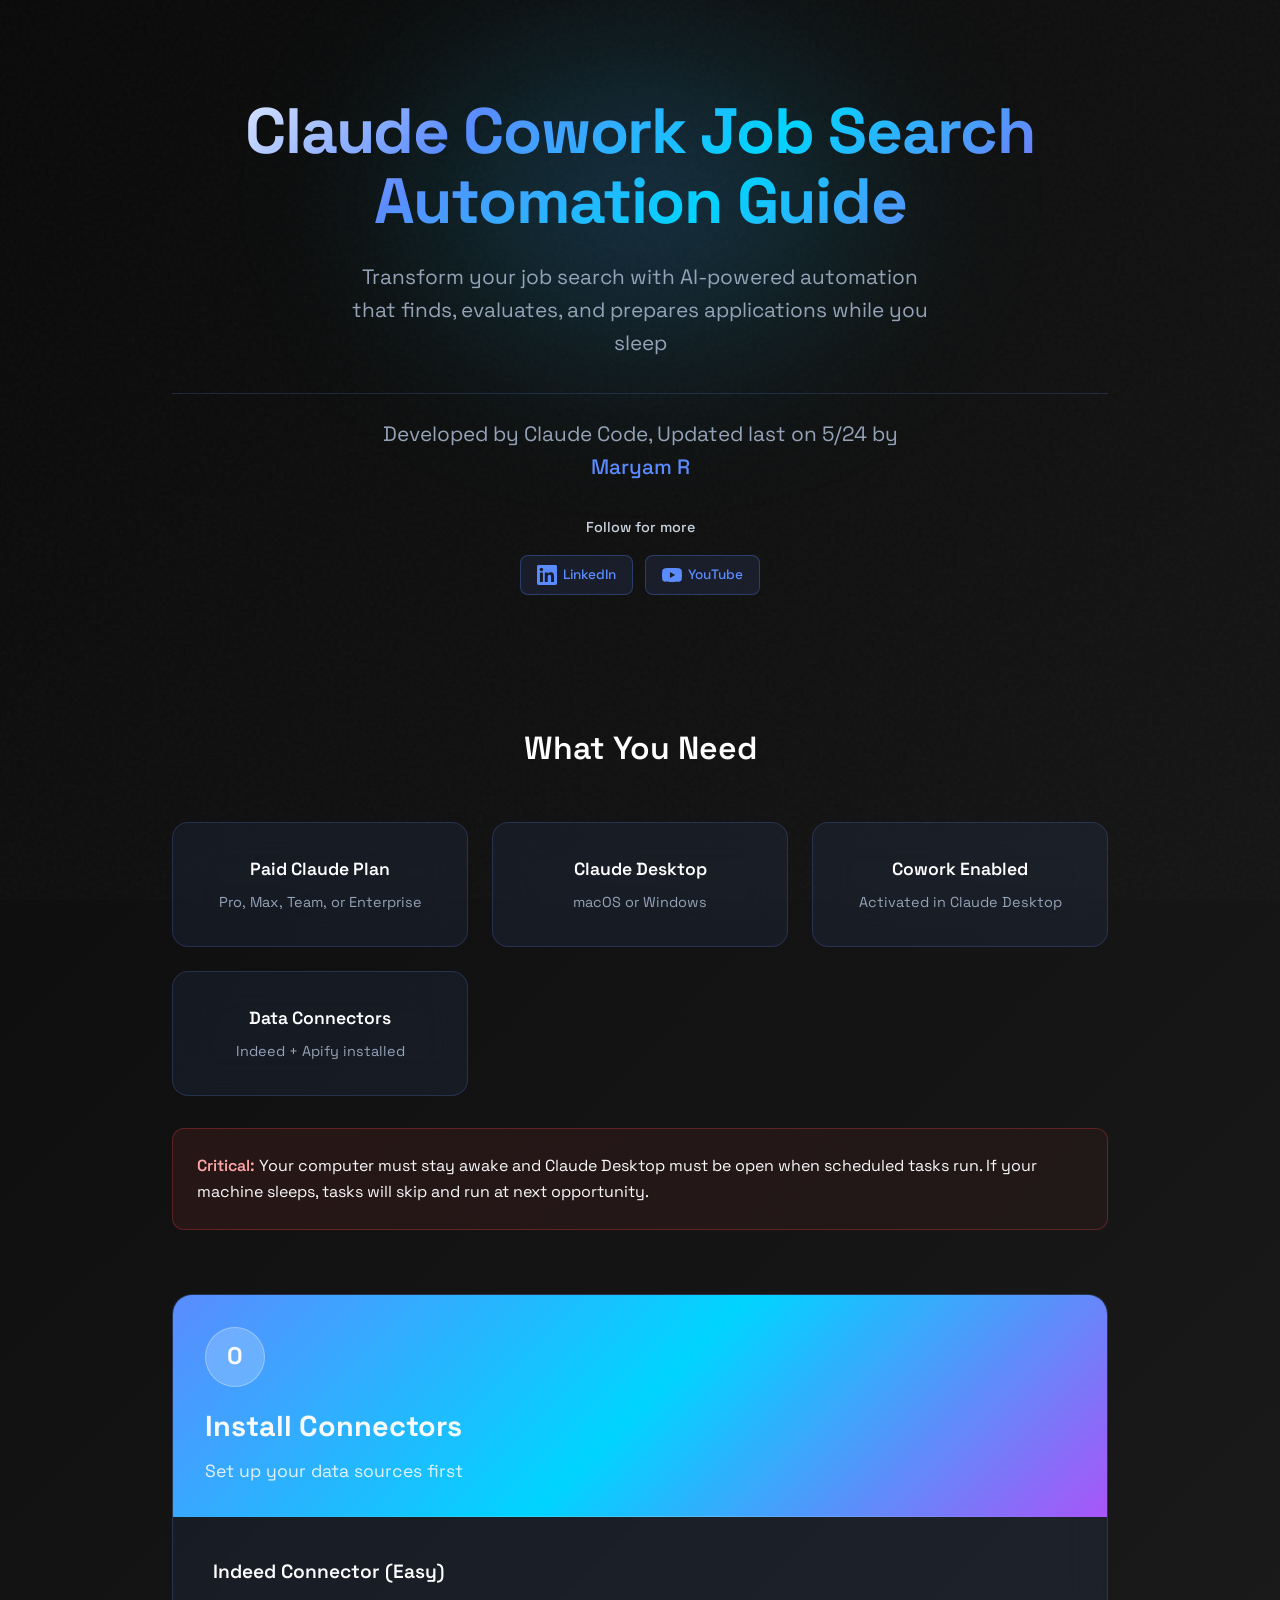
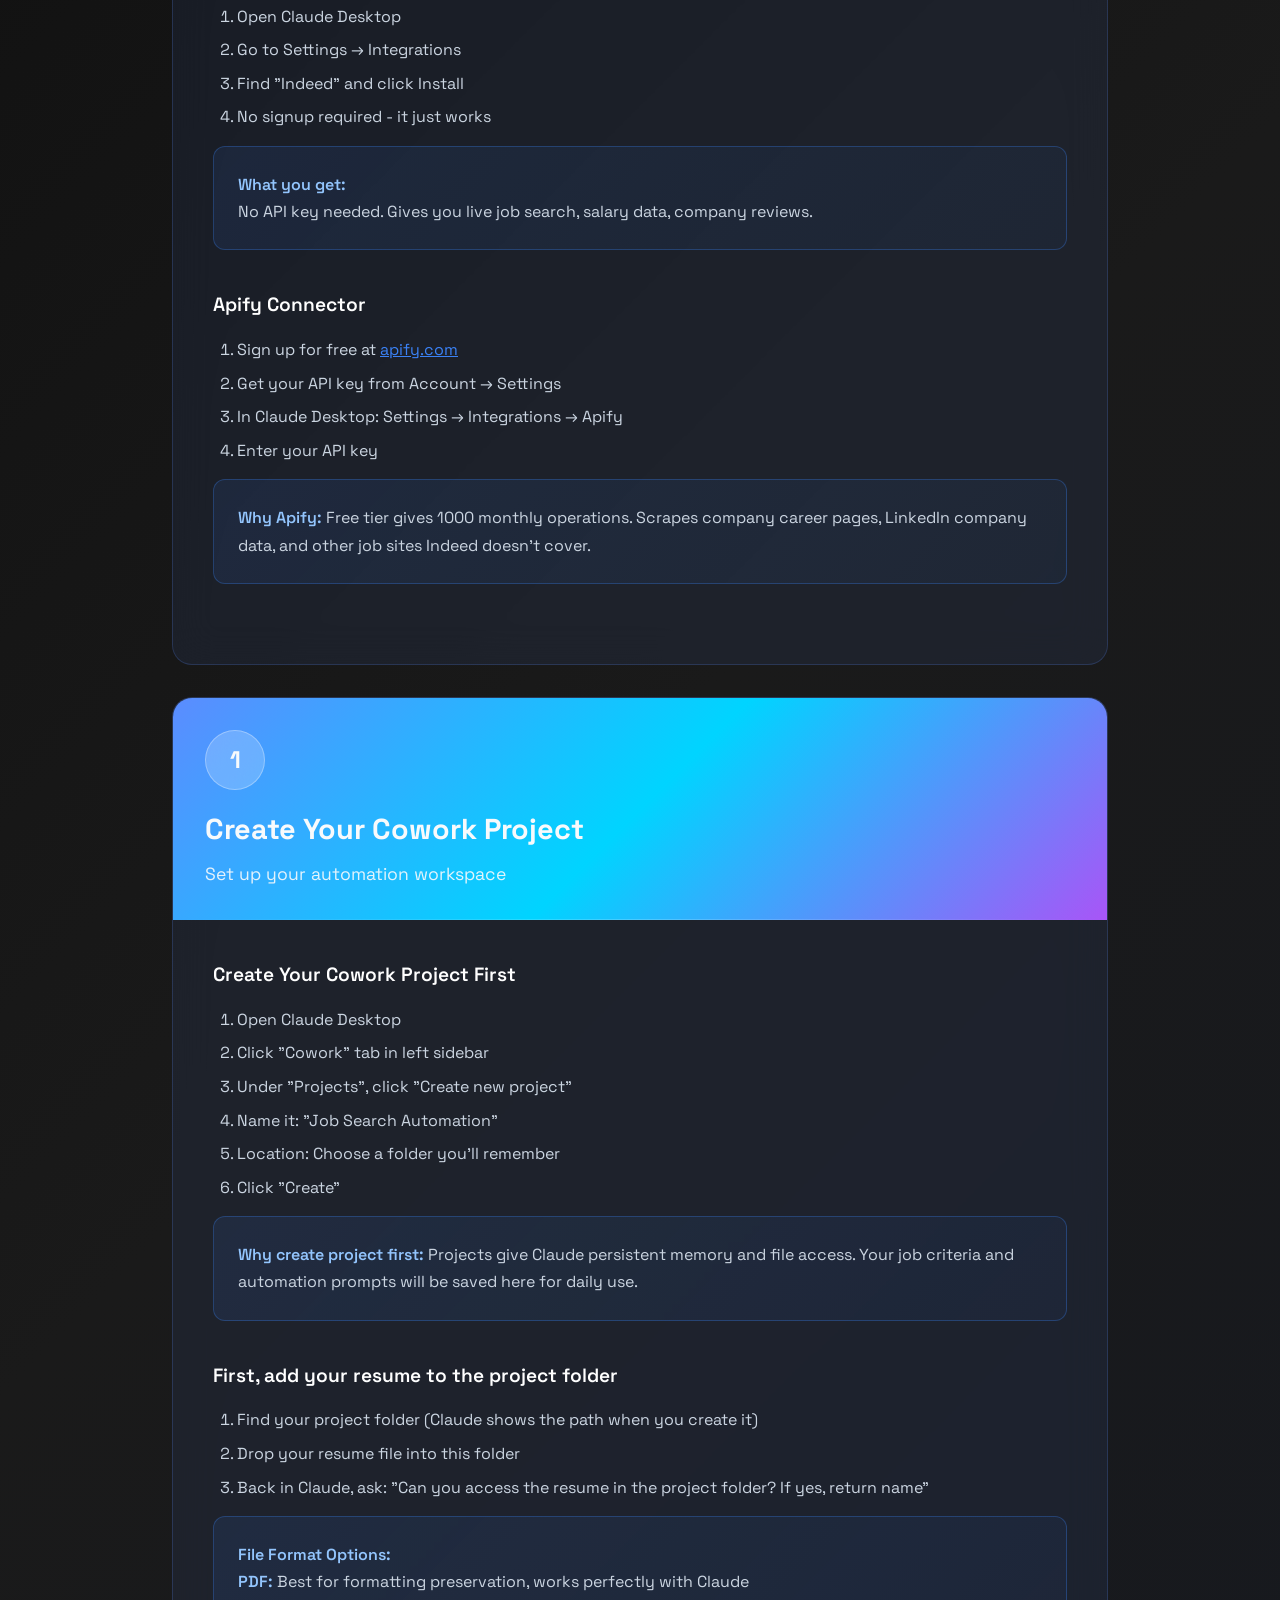
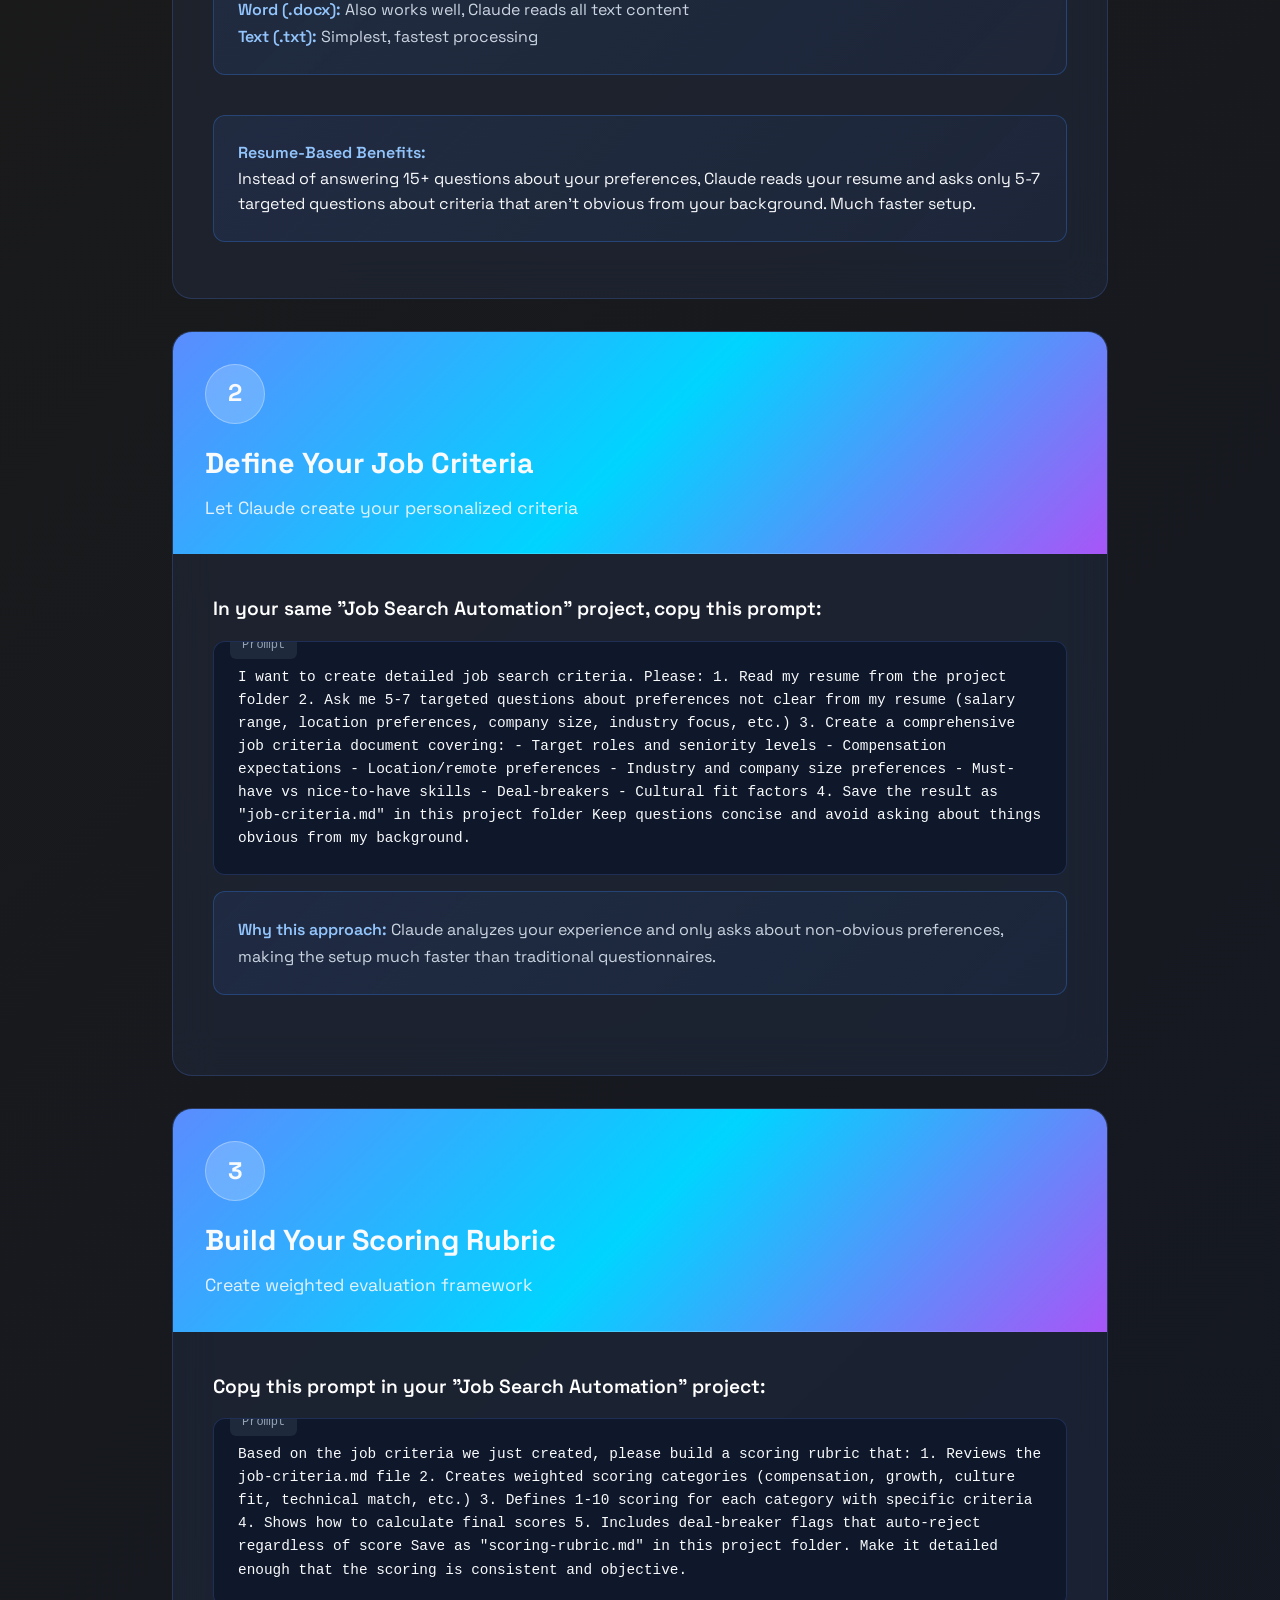
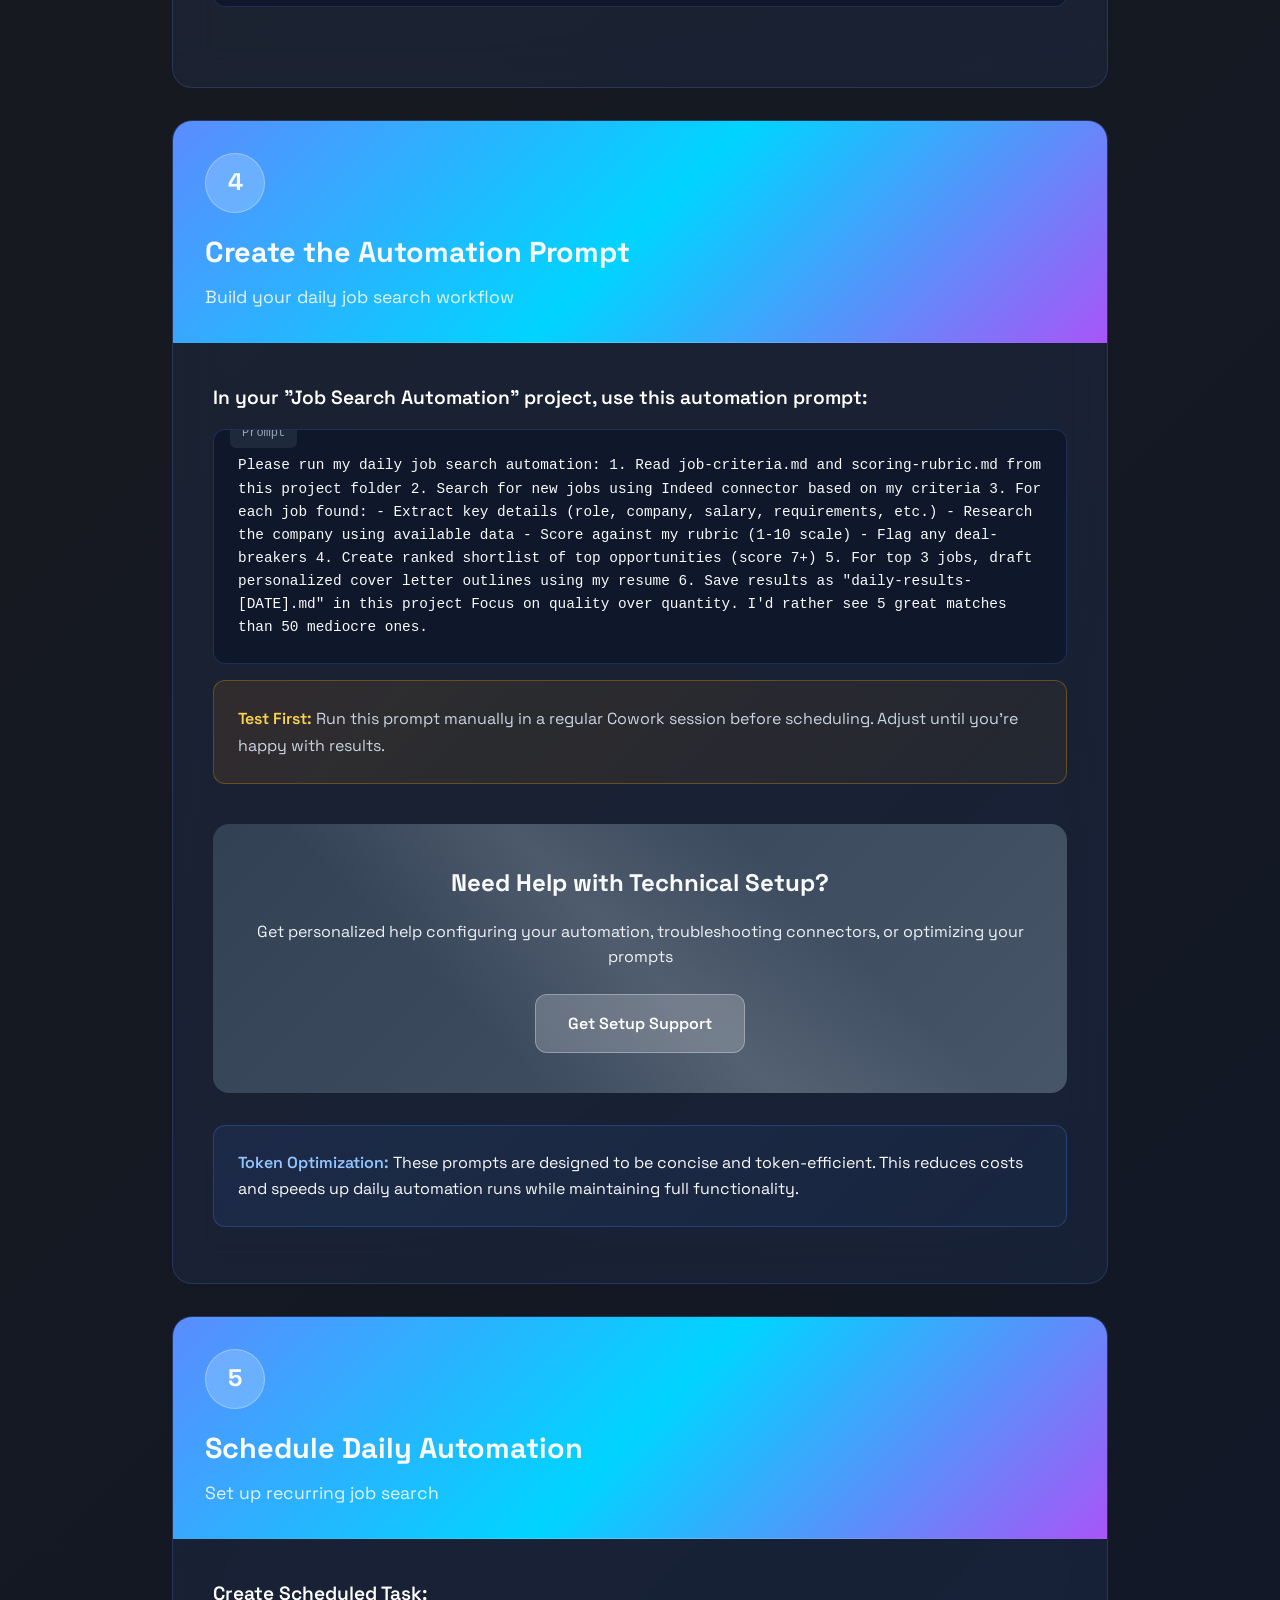
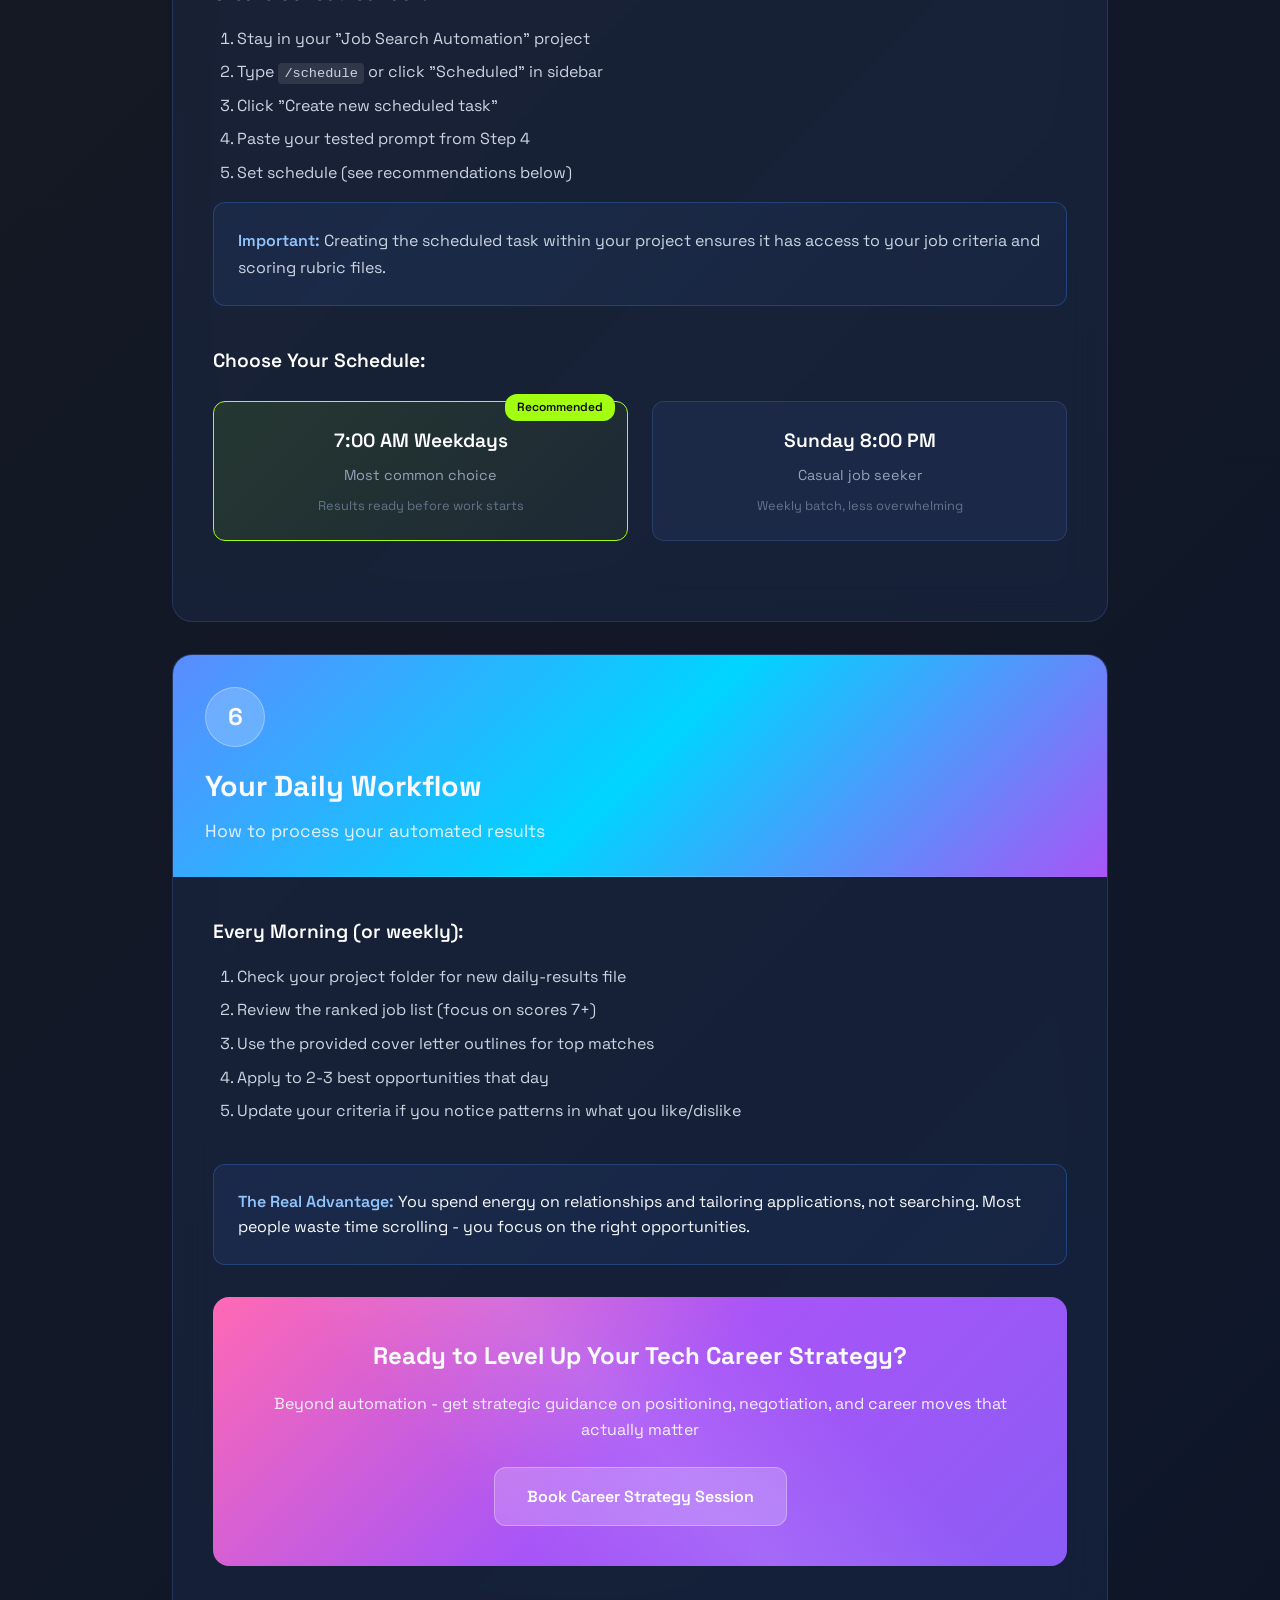
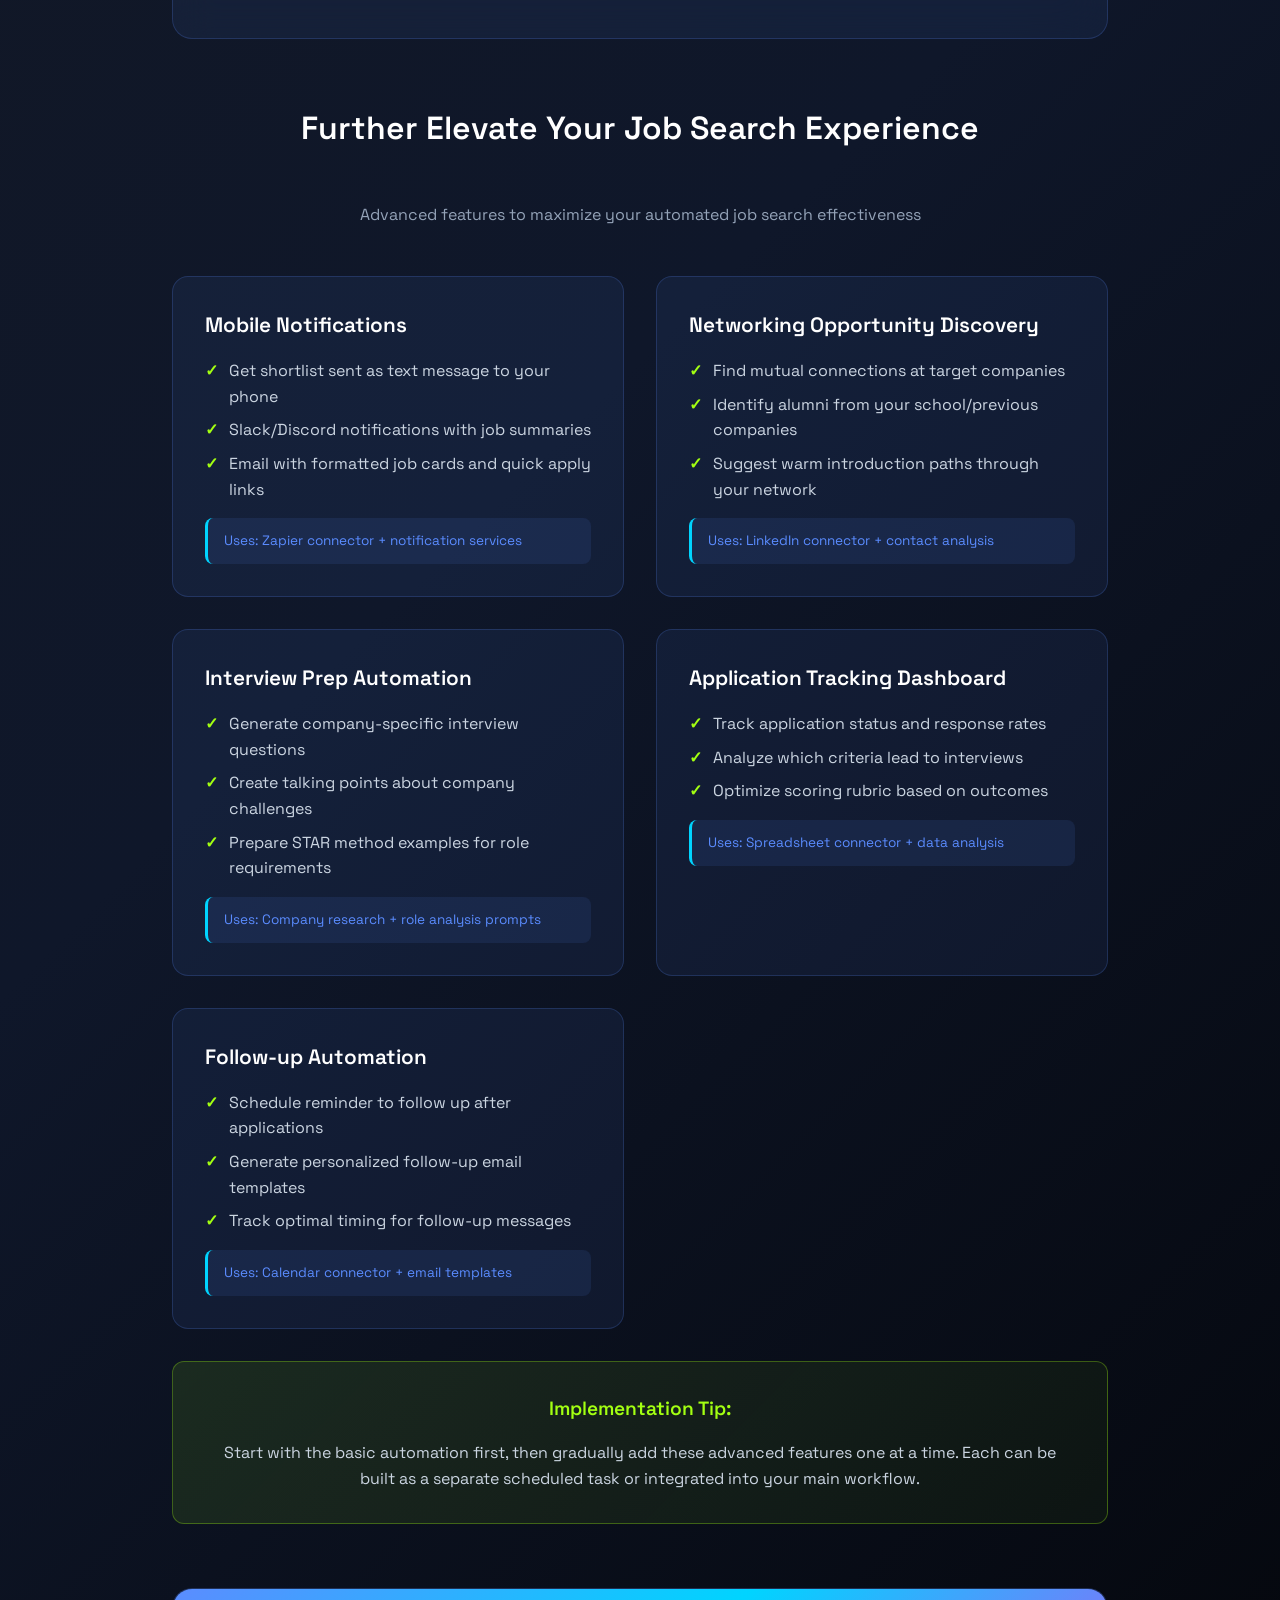
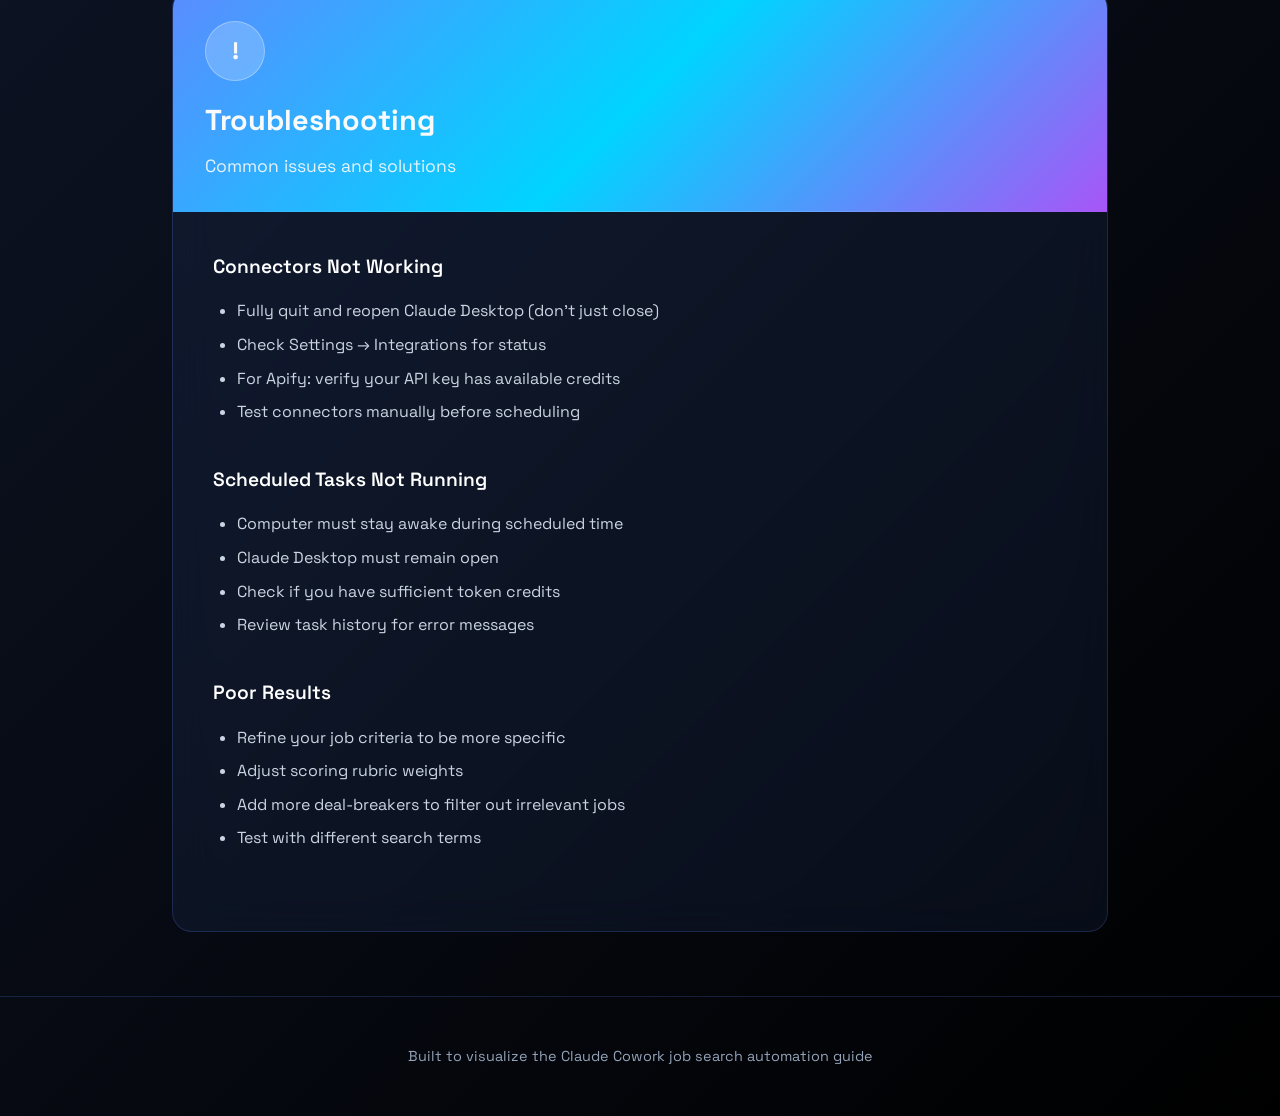
==== index.html @ 51d5f76a "initial commit" ====
<!DOCTYPE html>
<html lang="en">
<head>
    <meta charset="UTF-8">
    <meta name="viewport" content="width=device-width, initial-scale=1.0">
    <title>Claude Cowork Job Search - Step by Step Guide</title>
    <link rel="preconnect" href="https://fonts.googleapis.com">
    <link rel="preconnect" href="https://fonts.gstatic.com" crossorigin>
    <link href="https://fonts.googleapis.com/css2?family=Space+Grotesk:wght@300;400;500;600;700&family=SF+Mono:wght@400;500;600&display=swap" rel="stylesheet">
    <style>
        :root {
            --primary: #5B8CFF;
            --primary-light: #4F7CFF;
            --secondary: #A855F7;
            --accent: #A3FF12;
            --success: #84CC16;
            --warning: #FF9500;
            --error: #FF3B30;
            --cyan: #00D4FF;
            --pink: #FF69B4;
            --purple: #8B5CF6;
            --dark: #0A0A0A;
            --gray-900: #0F172A;
            --gray-800: #1E293B;
            --gray-700: #334155;
            --gray-600: #475569;
            --gray-500: #64748B;
            --gray-400: #94A3B8;
            --gray-300: #CBD5E1;
            --gray-200: #E2E8F0;
            --gray-100: #F1F5F9;
            --gray-50: #F8FAFC;
            --white: #FFFFFF;
            --surface: rgba(91, 140, 255, 0.08);
            --surface-hover: rgba(91, 140, 255, 0.12);
            --border: rgba(91, 140, 255, 0.2);
            --border-light: rgba(91, 140, 255, 0.1);
        }

        * {
            margin: 0;
            padding: 0;
            box-sizing: border-box;
        }

        body {
            font-family: 'Space Grotesk', -apple-system, BlinkMacSystemFont, 'Segoe UI', sans-serif;
            background: linear-gradient(135deg, #0A0A0A 0%, #1A1A1A 25%, #0F172A 75%, #000000 100%);
            color: #F8FAFC;
            min-height: 100vh;
            line-height: 1.6;
            font-weight: 400;
            overflow-x: hidden;
        }

        .grain {
            position: fixed;
            top: 0;
            left: 0;
            width: 100%;
            height: 100%;
            pointer-events: none;
            opacity: 0.03;
            background-image: url("data:image/svg+xml,%3Csvg viewBox='0 0 256 256' xmlns='http://www.w3.org/2000/svg'%3E%3Cfilter id='noiseFilter'%3E%3CfeTurbulence type='fractalNoise' baseFrequency='0.9' numOctaves='4' stitchTiles='stitch'/%3E%3C/filter%3E%3Crect width='100%25' height='100%25' filter='url(%23noiseFilter)'/%3E%3C/svg%3E");
            z-index: -1;
        }

        .container {
            max-width: 1000px;
            margin: 0 auto;
            padding: 0 2rem;
        }

        /* Hero Section */
        .hero {
            text-align: center;
            padding: 6rem 0 4rem;
            position: relative;
        }

        .hero::before {
            content: '';
            position: absolute;
            top: 0;
            left: 50%;
            transform: translateX(-50%);
            width: 600px;
            height: 400px;
            background: radial-gradient(ellipse, rgba(91, 140, 255, 0.25) 0%, rgba(0, 212, 255, 0.15) 40%, transparent 70%);
            filter: blur(80px);
            z-index: -1;
        }

        .hero h1 {
            font-size: 4rem;
            font-weight: 700;
            background: linear-gradient(135deg, #FFFFFF 0%, #5B8CFF 30%, #00D4FF 60%, #A855F7 100%);
            -webkit-background-clip: text;
            -webkit-text-fill-color: transparent;
            background-clip: text;
            margin-bottom: 1.5rem;
            letter-spacing: -0.02em;
            line-height: 1.1;
        }

        .hero p {
            font-size: 1.3rem;
            color: var(--gray-400);
            font-weight: 400;
            max-width: 600px;
            margin: 0 auto 2rem;
        }

        /* Hero Social Section */
        .hero-social {
            margin-top: 2rem;
            padding-top: 1.5rem;
            border-top: 1px solid var(--border);
        }

        .hero-social-intro {
            font-size: 0.85rem;
            color: var(--gray-500);
            margin-bottom: 0.75rem;
        }

        .author-link {
            color: var(--primary);
            text-decoration: none;
            font-weight: 500;
            transition: color 0.3s ease;
        }

        .author-link:hover {
            color: var(--cyan);
        }

        .hero-social-text {
            font-size: 0.9rem;
            color: var(--gray-300);
            margin-bottom: 1rem;
            font-weight: 500;
        }

        .hero-social-links {
            display: flex;
            justify-content: center;
            gap: 0.75rem;
        }

        .hero-social-link {
            display: flex;
            align-items: center;
            gap: 0.4rem;
            padding: 0.5rem 1rem;
            background: rgba(91, 140, 255, 0.1);
            border: 1px solid rgba(91, 140, 255, 0.3);
            border-radius: 8px;
            color: var(--primary);
            text-decoration: none;
            font-weight: 500;
            font-size: 0.85rem;
            transition: all 0.3s ease;
            backdrop-filter: blur(10px);
        }

        .hero-social-link:hover {
            background: rgba(91, 140, 255, 0.2);
            border-color: var(--primary);
            color: var(--cyan);
            transform: translateY(-1px);
        }

        /* Requirements Grid */
        .requirements-section {
            margin: 4rem 0;
        }

        .section-title {
            font-size: 2rem;
            font-weight: 600;
            text-align: center;
            margin-bottom: 3rem;
            color: var(--white);
        }

        .requirements-grid {
            display: grid;
            grid-template-columns: repeat(auto-fit, minmax(220px, 1fr));
            gap: 1.5rem;
            margin-bottom: 2rem;
        }

        .requirement-card {
            background: var(--surface);
            backdrop-filter: blur(20px);
            border: 1px solid var(--border);
            border-radius: 16px;
            padding: 2rem;
            text-align: center;
            transition: all 0.3s cubic-bezier(0.4, 0, 0.2, 1);
        }

        .requirement-card:hover {
            background: var(--surface-hover);
            transform: translateY(-4px);
            box-shadow: 0 20px 40px rgba(0, 0, 0, 0.3);
        }

        .requirement-card h4 {
            font-size: 1.1rem;
            font-weight: 600;
            margin-bottom: 0.5rem;
            color: var(--white);
        }

        .requirement-card p {
            color: var(--gray-400);
            font-size: 0.9rem;
            font-weight: 400;
        }

        /* Critical Notice */
        .critical-notice {
            background: linear-gradient(135deg, rgba(239, 68, 68, 0.1) 0%, rgba(239, 68, 68, 0.05) 100%);
            border: 1px solid rgba(239, 68, 68, 0.3);
            border-radius: 12px;
            padding: 1.5rem;
            margin: 2rem 0;
        }

        .critical-notice strong {
            color: #FCA5A5;
            font-weight: 600;
        }

        /* Step Cards */
        .step-card {
            background: var(--surface);
            backdrop-filter: blur(20px);
            border: 1px solid var(--border);
            border-radius: 20px;
            margin-bottom: 2rem;
            overflow: hidden;
            transition: all 0.3s cubic-bezier(0.4, 0, 0.2, 1);
        }

        .step-card:hover {
            background: var(--surface-hover);
            transform: translateY(-2px);
            box-shadow: 0 25px 50px rgba(0, 0, 0, 0.25);
        }

        .step-header {
            background: linear-gradient(135deg, var(--primary) 0%, var(--cyan) 50%, var(--secondary) 100%);
            padding: 2rem;
            position: relative;
        }

        .step-header::after {
            content: '';
            position: absolute;
            bottom: 0;
            left: 0;
            right: 0;
            height: 1px;
            background: linear-gradient(90deg, transparent, rgba(255, 255, 255, 0.2), transparent);
        }

        .step-number {
            display: inline-block;
            width: 60px;
            height: 60px;
            background: rgba(255, 255, 255, 0.2);
            border-radius: 50%;
            display: flex;
            align-items: center;
            justify-content: center;
            font-size: 1.5rem;
            font-weight: 700;
            margin-bottom: 1rem;
            backdrop-filter: blur(20px);
            border: 1px solid rgba(255, 255, 255, 0.3);
        }

        .step-title {
            font-size: 1.8rem;
            font-weight: 700;
            margin-bottom: 0.5rem;
        }

        .step-subtitle {
            font-size: 1.1rem;
            opacity: 0.9;
            font-weight: 400;
        }

        .step-content {
            padding: 2.5rem;
        }

        .substep {
            margin-bottom: 2.5rem;
        }

        .substep h4 {
            font-size: 1.2rem;
            font-weight: 600;
            margin-bottom: 1rem;
            color: var(--white);
        }

        .substep ul, .substep ol {
            margin: 1rem 0 1rem 1.5rem;
        }

        .substep li {
            margin-bottom: 0.5rem;
            color: var(--gray-300);
        }

        .substep p {
            color: var(--gray-300);
            line-height: 1.7;
        }

        /* Code blocks */
        .prompt-box {
            background: var(--gray-900);
            border: 1px solid var(--border);
            border-radius: 12px;
            padding: 1.5rem;
            margin: 1rem 0;
            font-family: 'SF Mono', 'Monaco', monospace;
            font-size: 0.9rem;
            line-height: 1.6;
            overflow-x: auto;
            position: relative;
        }

        .prompt-box::before {
            content: 'Prompt';
            position: absolute;
            top: -10px;
            left: 16px;
            background: var(--gray-800);
            color: var(--gray-400);
            padding: 0.25rem 0.75rem;
            border-radius: 6px;
            font-size: 0.75rem;
            font-weight: 500;
        }

        code {
            background: rgba(255, 255, 255, 0.1);
            padding: 0.2rem 0.4rem;
            border-radius: 4px;
            font-family: 'SF Mono', 'Monaco', monospace;
            font-size: 0.85rem;
        }

        /* Info boxes */
        .info-box {
            background: linear-gradient(135deg, rgba(59, 130, 246, 0.1) 0%, rgba(59, 130, 246, 0.05) 100%);
            border: 1px solid rgba(59, 130, 246, 0.3);
            border-radius: 12px;
            padding: 1.5rem;
            margin: 1rem 0;
        }

        .info-box strong {
            color: #93C5FD;
            font-weight: 600;
        }

        .warning-box {
            background: linear-gradient(135deg, rgba(245, 158, 11, 0.1) 0%, rgba(245, 158, 11, 0.05) 100%);
            border: 1px solid rgba(245, 158, 11, 0.3);
            border-radius: 12px;
            padding: 1.5rem;
            margin: 1rem 0;
        }

        .warning-box strong {
            color: #FCD34D;
            font-weight: 600;
        }

        /* Help sections */
        .help-section {
            background: linear-gradient(135deg, var(--accent) 0%, var(--success) 100%);
            border-radius: 16px;
            padding: 2.5rem;
            text-align: center;
            margin: 2rem 0;
            position: relative;
            overflow: hidden;
        }

        .help-section::before {
            content: '';
            position: absolute;
            top: 0;
            left: 0;
            right: 0;
            bottom: 0;
            background: linear-gradient(45deg, transparent 30%, rgba(255, 255, 255, 0.1) 50%, transparent 70%);
            animation: shimmer 4s ease-in-out infinite;
        }

        .help-section h3 {
            font-size: 1.5rem;
            font-weight: 700;
            margin-bottom: 1rem;
            position: relative;
            z-index: 1;
        }

        .help-section p {
            font-size: 1rem;
            margin-bottom: 1.5rem;
            opacity: 0.95;
            position: relative;
            z-index: 1;
        }

        .cta-button {
            display: inline-block;
            background: rgba(255, 255, 255, 0.2);
            color: white;
            padding: 1rem 2rem;
            border-radius: 12px;
            text-decoration: none;
            font-weight: 600;
            transition: all 0.3s ease;
            backdrop-filter: blur(20px);
            border: 1px solid rgba(255, 255, 255, 0.3);
            position: relative;
            z-index: 1;
        }

        .cta-button:hover {
            background: rgba(255, 255, 255, 0.3);
            transform: translateY(-2px);
        }

        .help-section.career-strategy {
            background: linear-gradient(135deg, var(--pink) 0%, var(--secondary) 50%, var(--purple) 100%);
        }

        .help-section.setup-help {
            background: linear-gradient(135deg, var(--gray-700) 0%, var(--gray-600) 100%);
        }

        /* Schedule cards */
        .schedule-grid {
            display: grid;
            grid-template-columns: repeat(auto-fit, minmax(250px, 1fr));
            gap: 1.5rem;
            margin: 1.5rem 0;
        }

        .schedule-card {
            background: var(--surface);
            border: 1px solid var(--border);
            border-radius: 12px;
            padding: 1.5rem;
            text-align: center;
            transition: all 0.3s ease;
            position: relative;
        }

        .schedule-card:hover {
            background: var(--surface-hover);
            transform: translateY(-2px);
        }

        .schedule-card.recommended {
            border-color: var(--accent);
            background: linear-gradient(135deg, rgba(163, 255, 18, 0.1) 0%, rgba(132, 204, 22, 0.05) 100%);
        }

        .schedule-card.recommended::before {
            content: 'Recommended';
            position: absolute;
            top: -8px;
            right: 12px;
            background: var(--accent);
            color: var(--dark);
            padding: 0.25rem 0.75rem;
            border-radius: 12px;
            font-size: 0.75rem;
            font-weight: 600;
        }

        .schedule-time {
            font-size: 1.2rem;
            font-weight: 600;
            margin-bottom: 0.5rem;
            color: var(--white);
        }

        .schedule-desc {
            color: var(--gray-400);
            font-size: 0.9rem;
            margin-bottom: 0.5rem;
        }

        .schedule-benefit {
            color: var(--gray-500);
            font-size: 0.8rem;
        }

        /* Social section */
        .social-section {
            background: linear-gradient(135deg, var(--gray-800) 0%, var(--gray-900) 100%);
            border-radius: 20px;
            padding: 3rem;
            text-align: center;
            margin: 3rem 0;
        }

        .social-section h3 {
            font-size: 1.8rem;
            font-weight: 700;
            margin-bottom: 1rem;
        }

        .social-section p {
            color: var(--gray-400);
            margin-bottom: 2rem;
        }

        .social-links {
            display: flex;
            justify-content: center;
            gap: 1.5rem;
        }

        .social-link {
            display: flex;
            align-items: center;
            gap: 0.5rem;
            padding: 1rem 1.5rem;
            background: var(--surface);
            border: 1px solid var(--border);
            border-radius: 12px;
            color: var(--white);
            text-decoration: none;
            font-weight: 500;
            transition: all 0.3s ease;
        }

        .social-link:hover {
            background: var(--surface-hover);
            transform: translateY(-2px);
        }

        /* Advanced features */
        .features-grid {
            display: grid;
            grid-template-columns: repeat(auto-fit, minmax(300px, 1fr));
            gap: 2rem;
            margin: 2rem 0;
        }

        .feature-card {
            background: var(--surface);
            border: 1px solid var(--border);
            border-radius: 16px;
            padding: 2rem;
            transition: all 0.3s cubic-bezier(0.4, 0, 0.2, 1);
        }

        .feature-card:hover {
            background: var(--surface-hover);
            transform: translateY(-4px);
            box-shadow: 0 20px 40px rgba(0, 0, 0, 0.3);
        }

        .feature-card h3 {
            font-size: 1.3rem;
            font-weight: 600;
            margin-bottom: 1rem;
            color: var(--white);
        }

        .feature-card ul {
            list-style: none;
            margin-bottom: 1rem;
        }

        .feature-card li {
            color: var(--gray-300);
            margin-bottom: 0.5rem;
            padding-left: 1.5rem;
            position: relative;
        }

        .feature-card li::before {
            content: '✓';
            position: absolute;
            left: 0;
            color: var(--accent);
            font-weight: 600;
        }

        .tech-note {
            background: rgba(91, 140, 255, 0.1);
            color: var(--primary);
            padding: 0.75rem 1rem;
            border-radius: 8px;
            font-size: 0.85rem;
            border-left: 3px solid var(--cyan);
        }

        .implementation-note {
            background: linear-gradient(135deg, rgba(163, 255, 18, 0.1) 0%, rgba(132, 204, 22, 0.05) 100%);
            border: 1px solid rgba(163, 255, 18, 0.3);
            border-radius: 12px;
            padding: 2rem;
            text-align: center;
            margin-top: 2rem;
        }

        .implementation-note h4 {
            color: var(--accent);
            margin-bottom: 1rem;
            font-size: 1.2rem;
            font-weight: 600;
        }

        .implementation-note p {
            color: var(--gray-300);
        }

        /* Footer */
        .footer {
            padding: 3rem 2rem;
            color: var(--gray-400);
            border-top: 1px solid var(--border);
            margin-top: 4rem;
        }

        .footer-content {
            max-width: 1000px;
            margin: 0 auto;
            display: flex;
            flex-direction: column;
            align-items: center;
            gap: 2rem;
        }

        .footer-content p {
            font-size: 0.9rem;
            color: var(--gray-400);
        }

        .footer-social {
            display: flex;
            align-items: center;
            gap: 1rem;
            font-size: 0.9rem;
        }

        .footer-social span {
            color: var(--gray-500);
        }

        .footer-links {
            display: flex;
            gap: 1rem;
        }

        .footer-social-link {
            display: flex;
            align-items: center;
            gap: 0.5rem;
            padding: 0.5rem 1rem;
            background: var(--surface);
            border: 1px solid var(--border-light);
            border-radius: 8px;
            color: var(--gray-400);
            text-decoration: none;
            font-size: 0.85rem;
            transition: all 0.3s ease;
        }

        .footer-social-link:hover {
            background: var(--surface-hover);
            color: var(--primary);
            transform: translateY(-1px);
        }

        /* Responsive */
        @media (max-width: 768px) {
            .container {
                padding: 0 1rem;
            }

            .hero h1 {
                font-size: 2.5rem;
            }

            .hero p {
                font-size: 1.1rem;
            }

            .hero-social-links {
                flex-direction: column;
                align-items: center;
                gap: 0.75rem;
            }

            .hero-social-link {
                width: 200px;
                justify-content: center;
            }

            .requirements-grid {
                grid-template-columns: 1fr;
            }

            .social-links {
                flex-direction: column;
                align-items: center;
            }

            .features-grid {
                grid-template-columns: 1fr;
            }

            .schedule-grid {
                grid-template-columns: 1fr;
            }

            .footer-social {
                flex-direction: column;
                gap: 1.5rem;
                text-align: center;
            }

            .footer-links {
                justify-content: center;
            }
        }

        @keyframes shimmer {
            0%, 100% { transform: translateX(-100%); }
            50% { transform: translateX(100%); }
        }
    </style>
</head>
<body>
    <div class="grain"></div>
    
    <div class="container">
        <!-- Hero Section -->
        <div class="hero">
            <h1>Claude Cowork Job Search Automation Guide</h1>
            <p>Transform your job search with AI-powered automation that finds, evaluates, and prepares applications while you sleep</p>
            
            <!-- Inline Social Section -->
            <div class="hero-social">
                <p class="hero-social-intro">Developed by Claude Code, Updated last on 5/24 by <a href="https://www.linkedin.com/in/maryamrezapoor/" target="_blank" class="author-link">Maryam R</a></p>
                <div class="hero-social-text">Follow for more</div>
                <div class="hero-social-links">
                    <a href="https://www.linkedin.com/in/maryamrezapoor/" target="_blank" class="hero-social-link">
                        <svg width="20" height="20" viewBox="0 0 24 24" fill="currentColor">
                            <path d="M20.447 20.452h-3.554v-5.569c0-1.328-.027-3.037-1.852-3.037-1.853 0-2.136 1.445-2.136 2.939v5.667H9.351V9h3.414v1.561h.046c.477-.9 1.637-1.85 3.37-1.85 3.601 0 4.267 2.37 4.267 5.455v6.286zM5.337 7.433c-1.144 0-2.063-.926-2.063-2.065 0-1.138.92-2.063 2.063-2.063 1.14 0 2.064.925 2.064 2.063 0 1.139-.925 2.065-2.064 2.065zm1.782 13.019H3.555V9h3.564v11.452zM22.225 0H1.771C.792 0 0 .774 0 1.729v20.542C0 23.227.792 24 1.771 24h20.451C23.2 24 24 23.227 24 22.271V1.729C24 .774 23.2 0 22.222 0h.003z"/>
                        </svg>
                        LinkedIn
                    </a>
                    <a href="https://www.youtube.com/@maryamrezapoor" target="_blank" class="hero-social-link">
                        <svg width="20" height="20" viewBox="0 0 24 24" fill="currentColor">
                            <path d="M23.498 6.186a3.016 3.016 0 0 0-2.122-2.136C19.505 3.545 12 3.545 12 3.545s-7.505 0-9.377.505A3.017 3.017 0 0 0 .502 6.186C0 8.07 0 12 0 12s0 3.93.502 5.814a3.016 3.016 0 0 0 2.122 2.136c1.871.505 9.376.505 9.376.505s7.505 0 9.377-.505a3.015 3.015 0 0 0 2.122-2.136C24 15.93 24 12 24 12s0-3.93-.502-5.814zM9.545 15.568V8.432L15.818 12l-6.273 3.568z"/>
                        </svg>
                        YouTube
                    </a>
                </div>
            </div>
        </div>

        <!-- Requirements Section -->
        <div class="requirements-section">
            <h2 class="section-title">What You Need</h2>
            <div class="requirements-grid">
                <div class="requirement-card">
                    <h4>Paid Claude Plan</h4>
                    <p>Pro, Max, Team, or Enterprise</p>
                </div>
                <div class="requirement-card">
                    <h4>Claude Desktop</h4>
                    <p>macOS or Windows</p>
                </div>
                <div class="requirement-card">
                    <h4>Cowork Enabled</h4>
                    <p>Activated in Claude Desktop</p>
                </div>
                <div class="requirement-card">
                    <h4>Data Connectors</h4>
                    <p>Indeed + Apify installed</p>
                </div>
            </div>
            
            <div class="critical-notice">
                <p><strong>Critical:</strong> Your computer must stay awake and Claude Desktop must be open when scheduled tasks run. If your machine sleeps, tasks will skip and run at next opportunity.</p>
            </div>
        </div>

        <!-- Step 0: Install Connectors -->
        <div class="step-card">
            <div class="step-header">
                <div class="step-number">0</div>
                <div class="step-title">Install Connectors</div>
                <div class="step-subtitle">Set up your data sources first</div>
            </div>
            <div class="step-content">
                <div class="substep">
                    <h4>Indeed Connector (Easy)</h4>
                    <ol>
                        <li>Open Claude Desktop</li>
                        <li>Go to Settings → Integrations</li>
                        <li>Find "Indeed" and click Install</li>
                        <li>No signup required - it just works</li>
                    </ol>
                    <div class="info-box">
                        <p><strong>What you get:</strong><br>
                        No API key needed. Gives you live job search, salary data, company reviews.</p>
                    </div>
                </div>

                <div class="substep">
                    <h4>Apify Connector</h4>
                    <ol>
                        <li>Sign up for free at <a href="https://apify.com" target="_blank" style="color: #3B82F6;">apify.com</a></li>
                        <li>Get your API key from Account → Settings</li>
                        <li>In Claude Desktop: Settings → Integrations → Apify</li>
                        <li>Enter your API key</li>
                    </ol>
                    <div class="info-box">
                        <p><strong>Why Apify:</strong> Free tier gives 1000 monthly operations. Scrapes company career pages, LinkedIn company data, and other job sites Indeed doesn't cover.</p>
                    </div>
                </div>
            </div>
        </div>

        <!-- Step 1: Create Project -->
        <div class="step-card">
            <div class="step-header">
                <div class="step-number">1</div>
                <div class="step-title">Create Your Cowork Project</div>
                <div class="step-subtitle">Set up your automation workspace</div>
            </div>
            <div class="step-content">
                <div class="substep">
                    <h4>Create Your Cowork Project First</h4>
                    <ol>
                        <li>Open Claude Desktop</li>
                        <li>Click "Cowork" tab in left sidebar</li>
                        <li>Under "Projects", click "Create new project"</li>
                        <li>Name it: "Job Search Automation"</li>
                        <li>Location: Choose a folder you'll remember</li>
                        <li>Click "Create"</li>
                    </ol>
                    <div class="info-box">
                        <p><strong>Why create project first:</strong> Projects give Claude persistent memory and file access. Your job criteria and automation prompts will be saved here for daily use.</p>
                    </div>
                </div>

                <div class="substep">
                    <h4>First, add your resume to the project folder</h4>
                    <ol>
                        <li>Find your project folder (Claude shows the path when you create it)</li>
                        <li>Drop your resume file into this folder</li>
                        <li>Back in Claude, ask: "Can you access the resume in the project folder? If yes, return name"</li>
                    </ol>
                    <div class="info-box">
                        <p><strong>File Format Options:</strong><br>
                        <strong>PDF:</strong> Best for formatting preservation, works perfectly with Claude<br>
                        <strong>Word (.docx):</strong> Also works well, Claude reads all text content<br>
                        <strong>Text (.txt):</strong> Simplest, fastest processing</p>
                    </div>
                </div>

                <div class="info-box">
                    <p><strong>Resume-Based Benefits:</strong><br>
                    Instead of answering 15+ questions about your preferences, Claude reads your resume and asks only 5-7 targeted questions about criteria that aren't obvious from your background. Much faster setup.</p>
                </div>
            </div>
        </div>

        <!-- Step 2: Define Criteria -->
        <div class="step-card">
            <div class="step-header">
                <div class="step-number">2</div>
                <div class="step-title">Define Your Job Criteria</div>
                <div class="step-subtitle">Let Claude create your personalized criteria</div>
            </div>
            <div class="step-content">
                <div class="substep">
                    <h4>In your same "Job Search Automation" project, copy this prompt:</h4>
                    <div class="prompt-box">I want to create detailed job search criteria. Please:

1. Read my resume from the project folder
2. Ask me 5-7 targeted questions about preferences not clear from my resume (salary range, location preferences, company size, industry focus, etc.)
3. Create a comprehensive job criteria document covering:
   - Target roles and seniority levels
   - Compensation expectations
   - Location/remote preferences  
   - Industry and company size preferences
   - Must-have vs nice-to-have skills
   - Deal-breakers
   - Cultural fit factors

4. Save the result as "job-criteria.md" in this project folder

Keep questions concise and avoid asking about things obvious from my background.</div>
                    <div class="info-box">
                        <p><strong>Why this approach:</strong> Claude analyzes your experience and only asks about non-obvious preferences, making the setup much faster than traditional questionnaires.</p>
                    </div>
                </div>
            </div>
        </div>

        <!-- Step 3: Create Scoring System -->
        <div class="step-card">
            <div class="step-header">
                <div class="step-number">3</div>
                <div class="step-title">Build Your Scoring Rubric</div>
                <div class="step-subtitle">Create weighted evaluation framework</div>
            </div>
            <div class="step-content">
                <div class="substep">
                    <h4>Copy this prompt in your "Job Search Automation" project:</h4>
                    <div class="prompt-box">Based on the job criteria we just created, please build a scoring rubric that:

1. Reviews the job-criteria.md file 
2. Creates weighted scoring categories (compensation, growth, culture fit, technical match, etc.)
3. Defines 1-10 scoring for each category with specific criteria
4. Shows how to calculate final scores
5. Includes deal-breaker flags that auto-reject regardless of score

Save as "scoring-rubric.md" in this project folder.

Make it detailed enough that the scoring is consistent and objective.</div>
                </div>
            </div>
        </div>

        <!-- Step 4: Build Automation -->
        <div class="step-card">
            <div class="step-header">
                <div class="step-number">4</div>
                <div class="step-title">Create the Automation Prompt</div>
                <div class="step-subtitle">Build your daily job search workflow</div>
            </div>
            <div class="step-content">
                <div class="substep">
                    <h4>In your "Job Search Automation" project, use this automation prompt:</h4>
                    <div class="prompt-box">Please run my daily job search automation:

1. Read job-criteria.md and scoring-rubric.md from this project folder
2. Search for new jobs using Indeed connector based on my criteria
3. For each job found:
   - Extract key details (role, company, salary, requirements, etc.)
   - Research the company using available data
   - Score against my rubric (1-10 scale)
   - Flag any deal-breakers
4. Create ranked shortlist of top opportunities (score 7+)
5. For top 3 jobs, draft personalized cover letter outlines using my resume
6. Save results as "daily-results-[DATE].md" in this project

Focus on quality over quantity. I'd rather see 5 great matches than 50 mediocre ones.</div>
                    
                    <div class="warning-box">
                        <p><strong>Test First:</strong> Run this prompt manually in a regular Cowork session before scheduling. Adjust until you're happy with results.</p>
                    </div>
                </div>

                <div class="help-section setup-help">
                    <h3>Need Help with Technical Setup?</h3>
                    <p>Get personalized help configuring your automation, troubleshooting connectors, or optimizing your prompts</p>
                    <a href="https://cal.com/jeebee/technical-setup" class="cta-button" target="_blank">Get Setup Support</a>
                </div>

                <div class="info-box">
                    <p><strong>Token Optimization:</strong> These prompts are designed to be concise and token-efficient. This reduces costs and speeds up daily automation runs while maintaining full functionality.</p>
                </div>
            </div>
        </div>

        <!-- Step 5: Schedule Automation -->
        <div class="step-card">
            <div class="step-header">
                <div class="step-number">5</div>
                <div class="step-title">Schedule Daily Automation</div>
                <div class="step-subtitle">Set up recurring job search</div>
            </div>
            <div class="step-content">
                <div class="substep">
                    <h4>Create Scheduled Task:</h4>
                    <ol>
                        <li>Stay in your "Job Search Automation" project</li>
                        <li>Type <code>/schedule</code> or click "Scheduled" in sidebar</li>
                        <li>Click "Create new scheduled task"</li>
                        <li>Paste your tested prompt from Step 4</li>
                        <li>Set schedule (see recommendations below)</li>
                    </ol>
                    <div class="info-box">
                        <p><strong>Important:</strong> Creating the scheduled task within your project ensures it has access to your job criteria and scoring rubric files.</p>
                    </div>
                </div>

                <div class="substep">
                    <h4>Choose Your Schedule:</h4>
                    <div class="schedule-grid">
                        <div class="schedule-card recommended">
                            <div class="schedule-time">7:00 AM Weekdays</div>
                            <div class="schedule-desc">Most common choice</div>
                            <div class="schedule-benefit">Results ready before work starts</div>
                        </div>
                        <div class="schedule-card">
                            <div class="schedule-time">Sunday 8:00 PM</div>
                            <div class="schedule-desc">Casual job seeker</div>
                            <div class="schedule-benefit">Weekly batch, less overwhelming</div>
                        </div>
                    </div>
                </div>
            </div>
        </div>

        <!-- Step 6: Daily Workflow -->
        <div class="step-card">
            <div class="step-header">
                <div class="step-number">6</div>
                <div class="step-title">Your Daily Workflow</div>
                <div class="step-subtitle">How to process your automated results</div>
            </div>
            <div class="step-content">
                <div class="substep">
                    <h4>Every Morning (or weekly):</h4>
                    <ol>
                        <li>Check your project folder for new daily-results file</li>
                        <li>Review the ranked job list (focus on scores 7+)</li>
                        <li>Use the provided cover letter outlines for top matches</li>
                        <li>Apply to 2-3 best opportunities that day</li>
                        <li>Update your criteria if you notice patterns in what you like/dislike</li>
                    </ol>
                </div>

                <div class="info-box">
                    <p><strong>The Real Advantage:</strong> You spend energy on relationships and tailoring applications, not searching. Most people waste time scrolling - you focus on the right opportunities.</p>
                </div>

                <div class="help-section career-strategy">
                    <h3>Ready to Level Up Your Tech Career Strategy?</h3>
                    <p>Beyond automation - get strategic guidance on positioning, negotiation, and career moves that actually matter</p>
                    <a href="https://cal.com/jeebee/career-strategy" class="cta-button" target="_blank">Book Career Strategy Session</a>
                </div>
            </div>
        </div>

        <!-- Advanced Features Section -->
        <div class="requirements-section">
            <h2 class="section-title">Further Elevate Your Job Search Experience</h2>
            <p style="text-align: center; color: var(--gray-400); margin-bottom: 3rem;">Advanced features to maximize your automated job search effectiveness</p>
            
            <div class="features-grid">
                <div class="feature-card">
                    <h3>Mobile Notifications</h3>
                    <ul>
                        <li>Get shortlist sent as text message to your phone</li>
                        <li>Slack/Discord notifications with job summaries</li>
                        <li>Email with formatted job cards and quick apply links</li>
                    </ul>
                    <div class="tech-note">Uses: Zapier connector + notification services</div>
                </div>

                <div class="feature-card">
                    <h3>Networking Opportunity Discovery</h3>
                    <ul>
                        <li>Find mutual connections at target companies</li>
                        <li>Identify alumni from your school/previous companies</li>
                        <li>Suggest warm introduction paths through your network</li>
                    </ul>
                    <div class="tech-note">Uses: LinkedIn connector + contact analysis</div>
                </div>

                <div class="feature-card">
                    <h3>Interview Prep Automation</h3>
                    <ul>
                        <li>Generate company-specific interview questions</li>
                        <li>Create talking points about company challenges</li>
                        <li>Prepare STAR method examples for role requirements</li>
                    </ul>
                    <div class="tech-note">Uses: Company research + role analysis prompts</div>
                </div>

                <div class="feature-card">
                    <h3>Application Tracking Dashboard</h3>
                    <ul>
                        <li>Track application status and response rates</li>
                        <li>Analyze which criteria lead to interviews</li>
                        <li>Optimize scoring rubric based on outcomes</li>
                    </ul>
                    <div class="tech-note">Uses: Spreadsheet connector + data analysis</div>
                </div>

                <div class="feature-card">
                    <h3>Follow-up Automation</h3>
                    <ul>
                        <li>Schedule reminder to follow up after applications</li>
                        <li>Generate personalized follow-up email templates</li>
                        <li>Track optimal timing for follow-up messages</li>
                    </ul>
                    <div class="tech-note">Uses: Calendar connector + email templates</div>
                </div>
            </div>

            <div class="implementation-note">
                <h4>Implementation Tip:</h4>
                <p>Start with the basic automation first, then gradually add these advanced features one at a time. Each can be built as a separate scheduled task or integrated into your main workflow.</p>
            </div>
        </div>

        <!-- Troubleshooting -->
        <div class="step-card">
            <div class="step-header">
                <div class="step-number">!</div>
                <div class="step-title">Troubleshooting</div>
                <div class="step-subtitle">Common issues and solutions</div>
            </div>
            <div class="step-content">
                <div class="substep">
                    <h4>Connectors Not Working</h4>
                    <ul>
                        <li>Fully quit and reopen Claude Desktop (don't just close)</li>
                        <li>Check Settings → Integrations for status</li>
                        <li>For Apify: verify your API key has available credits</li>
                        <li>Test connectors manually before scheduling</li>
                    </ul>
                </div>

                <div class="substep">
                    <h4>Scheduled Tasks Not Running</h4>
                    <ul>
                        <li>Computer must stay awake during scheduled time</li>
                        <li>Claude Desktop must remain open</li>
                        <li>Check if you have sufficient token credits</li>
                        <li>Review task history for error messages</li>
                    </ul>
                </div>

                <div class="substep">
                    <h4>Poor Results</h4>
                    <ul>
                        <li>Refine your job criteria to be more specific</li>
                        <li>Adjust scoring rubric weights</li>
                        <li>Add more deal-breakers to filter out irrelevant jobs</li>
                        <li>Test with different search terms</li>
                    </ul>
                </div>
            </div>
        </div>
    </div>

    <div class="footer">
        <div class="footer-content">
            <p>Built to visualize the Claude Cowork job search automation guide</p>
        </div>
    </div>
</body>
</html>
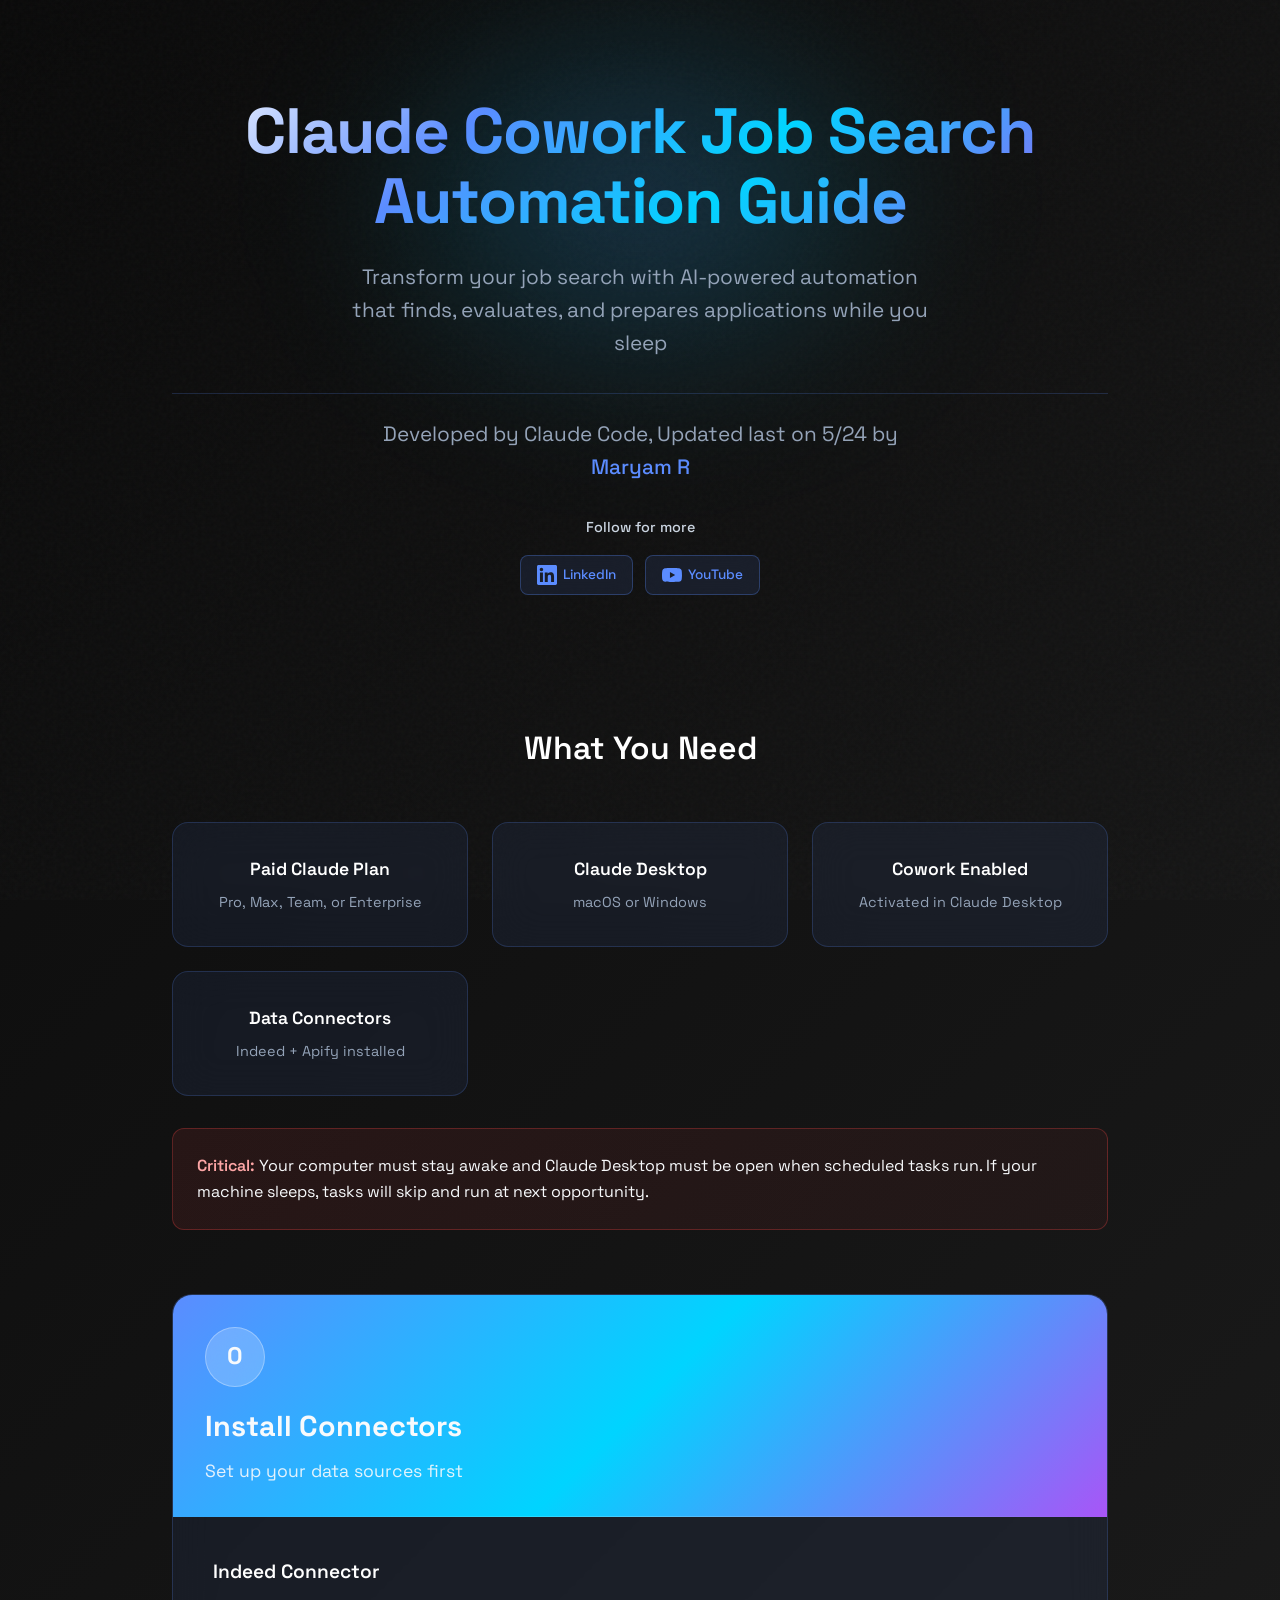
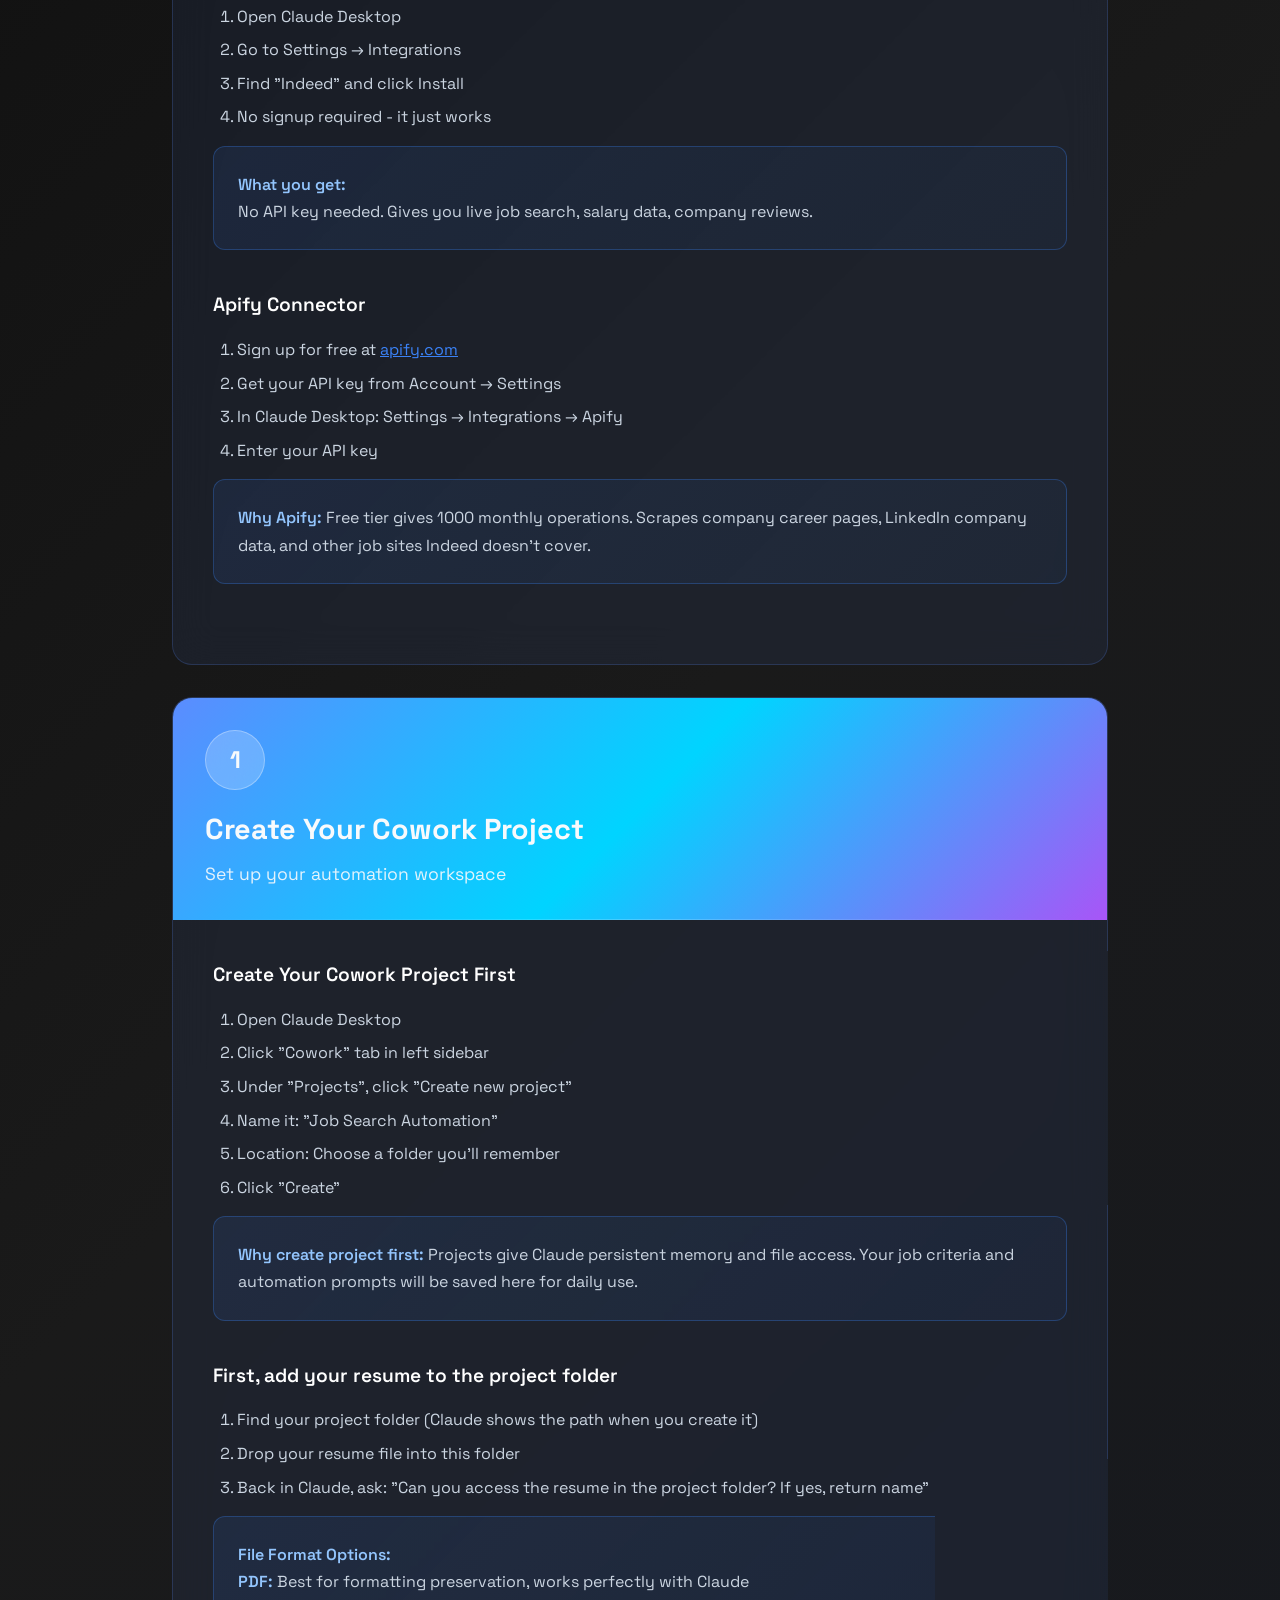
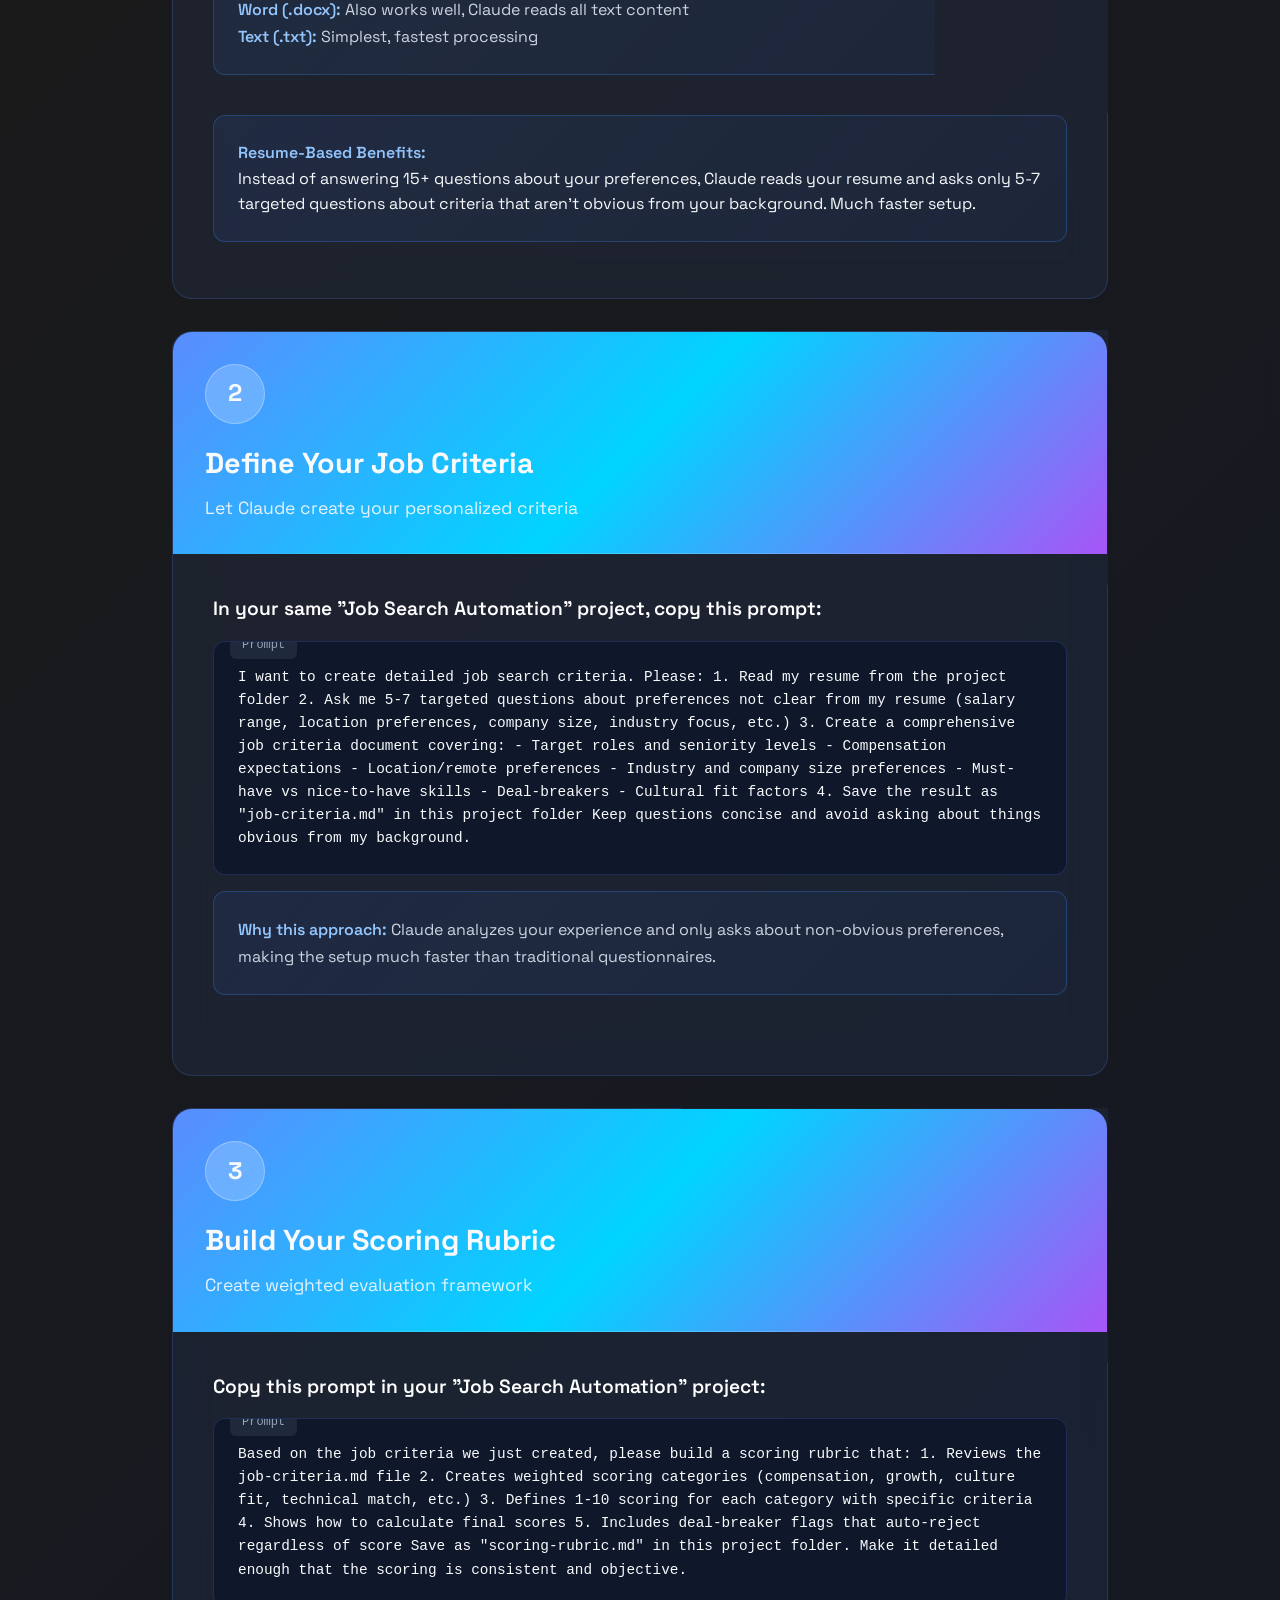
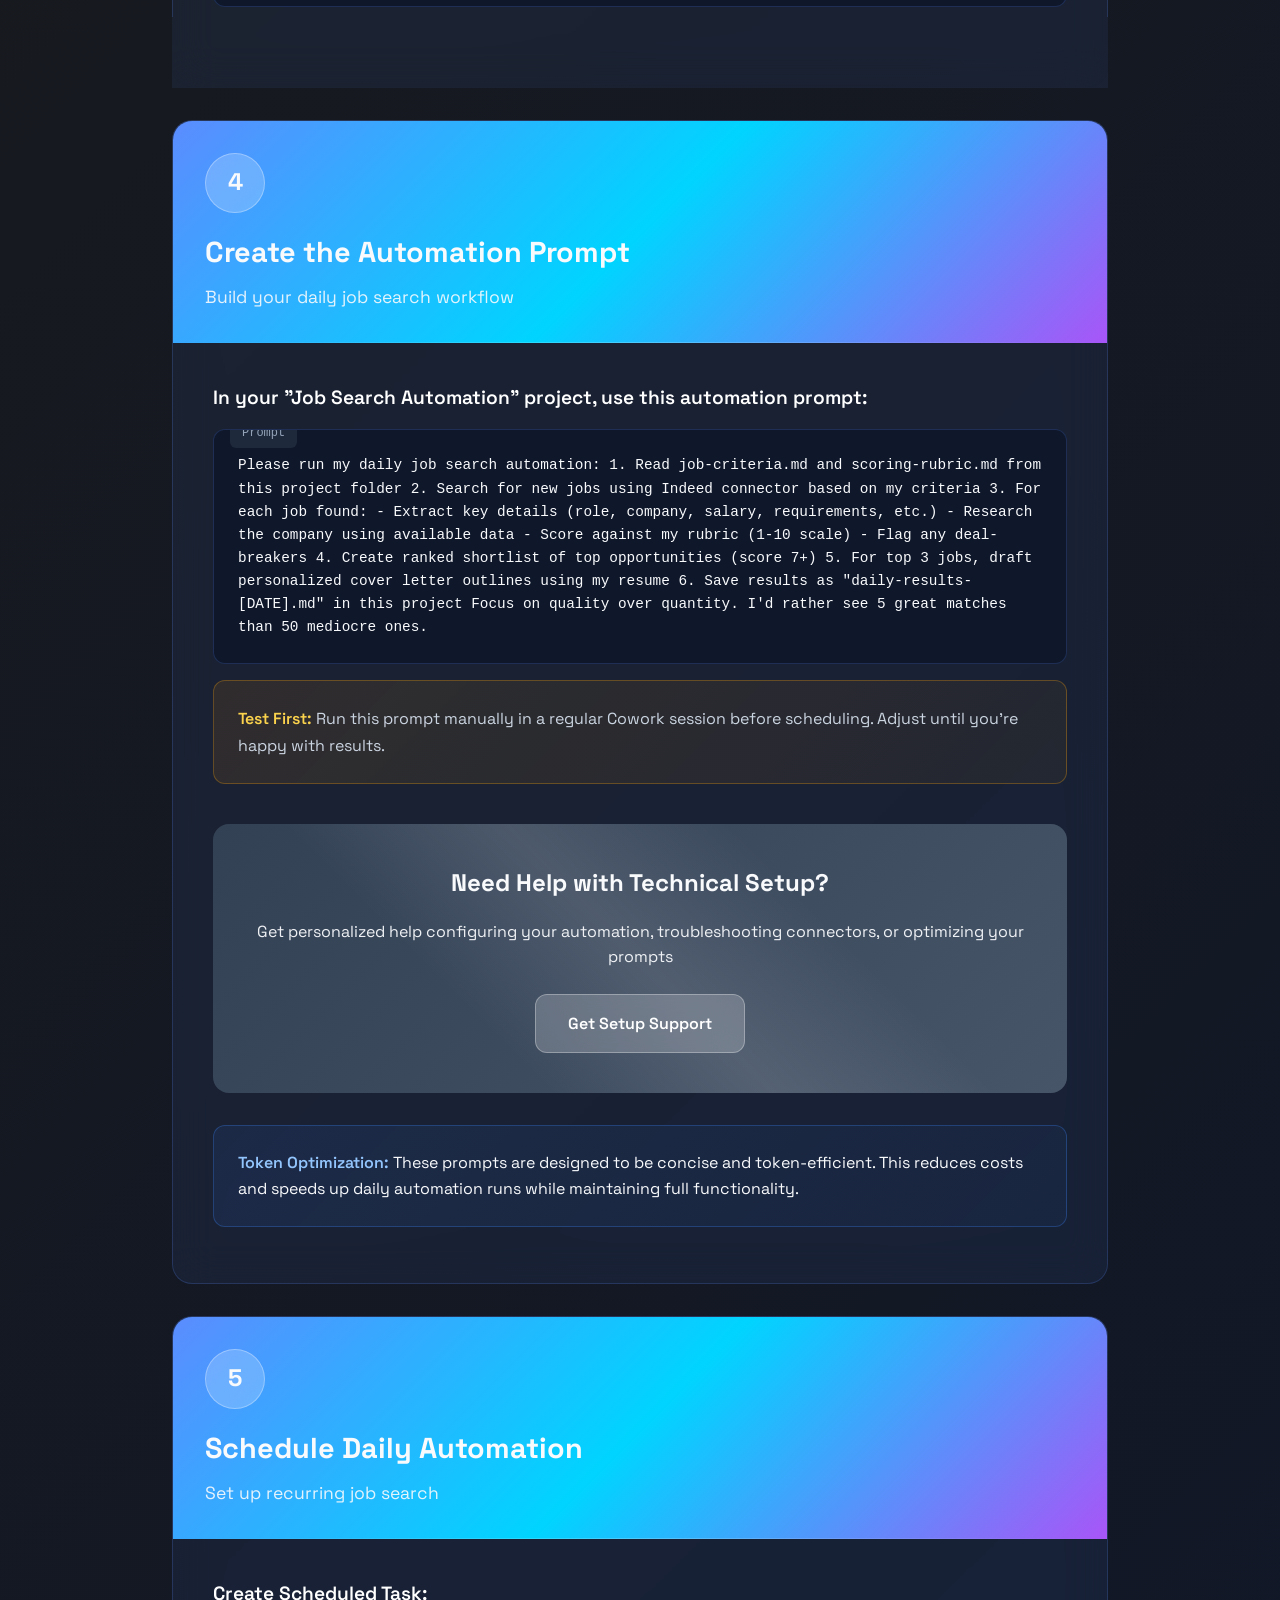
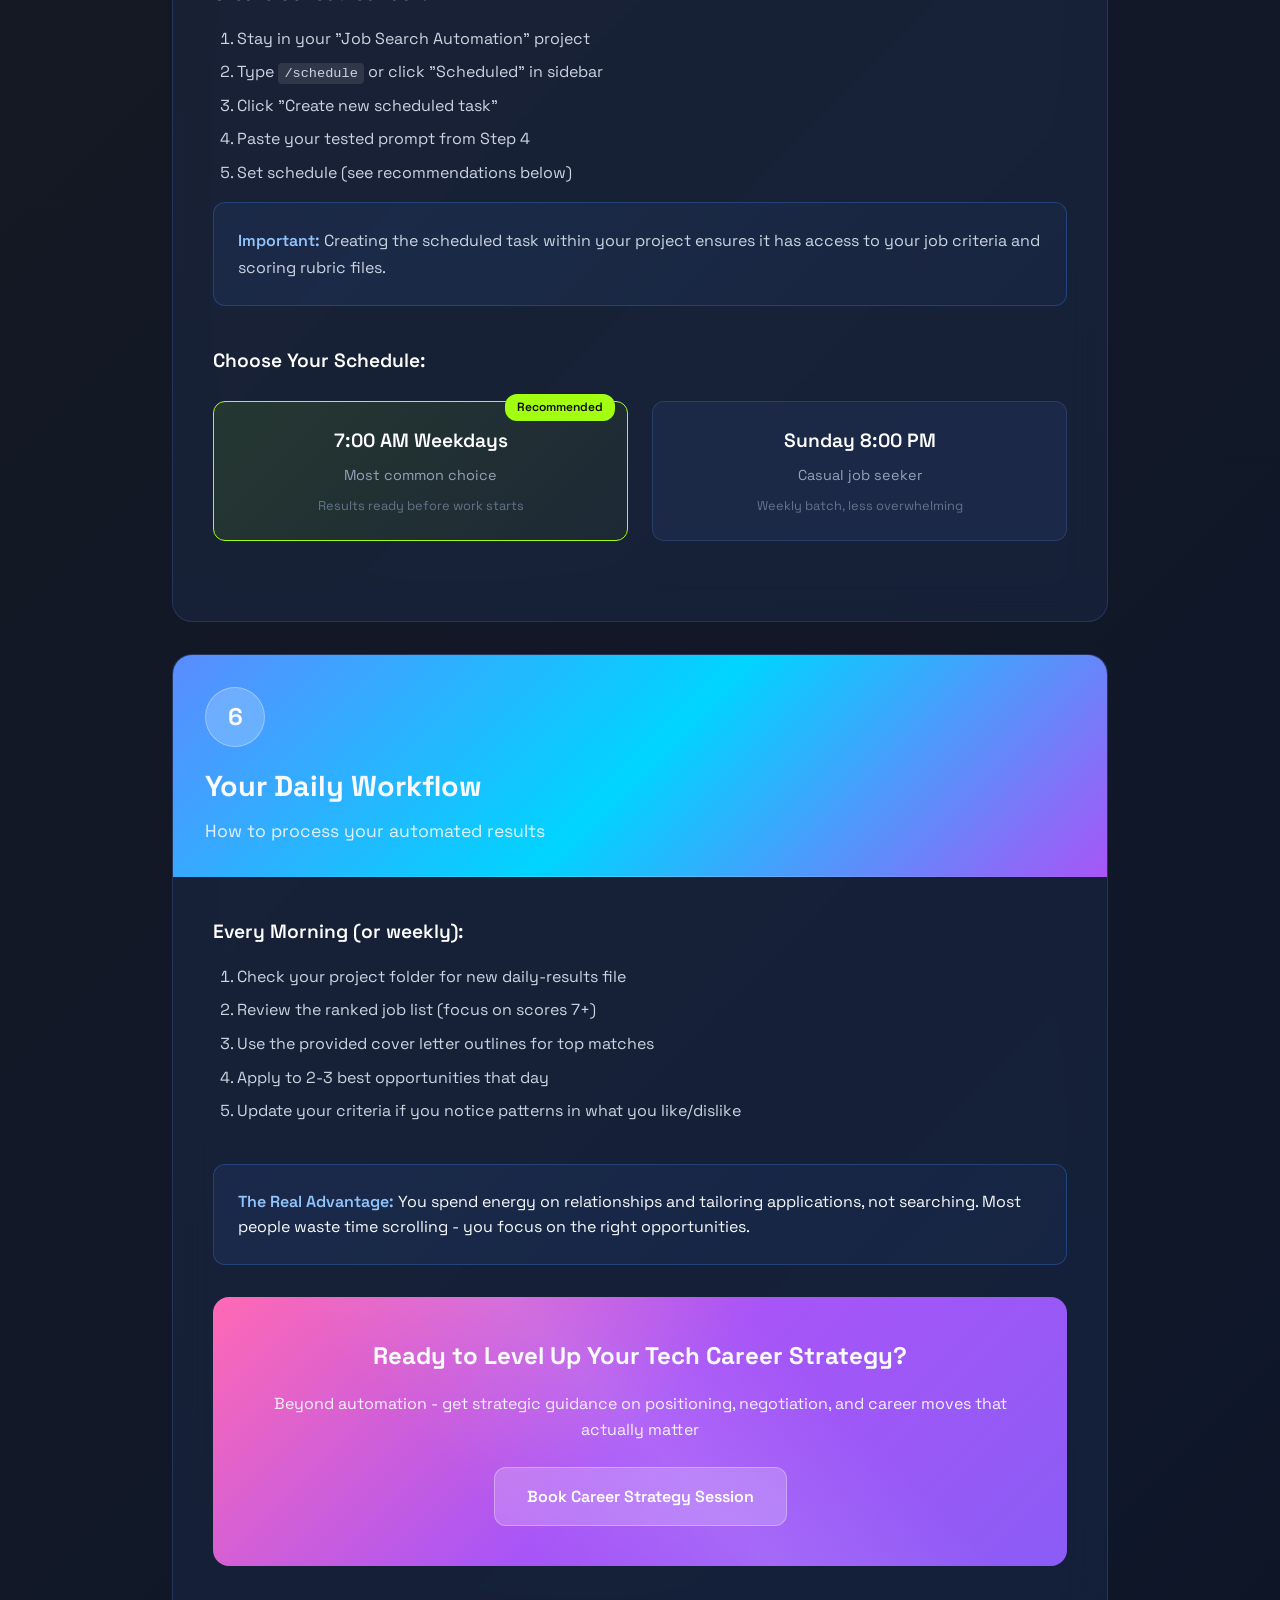
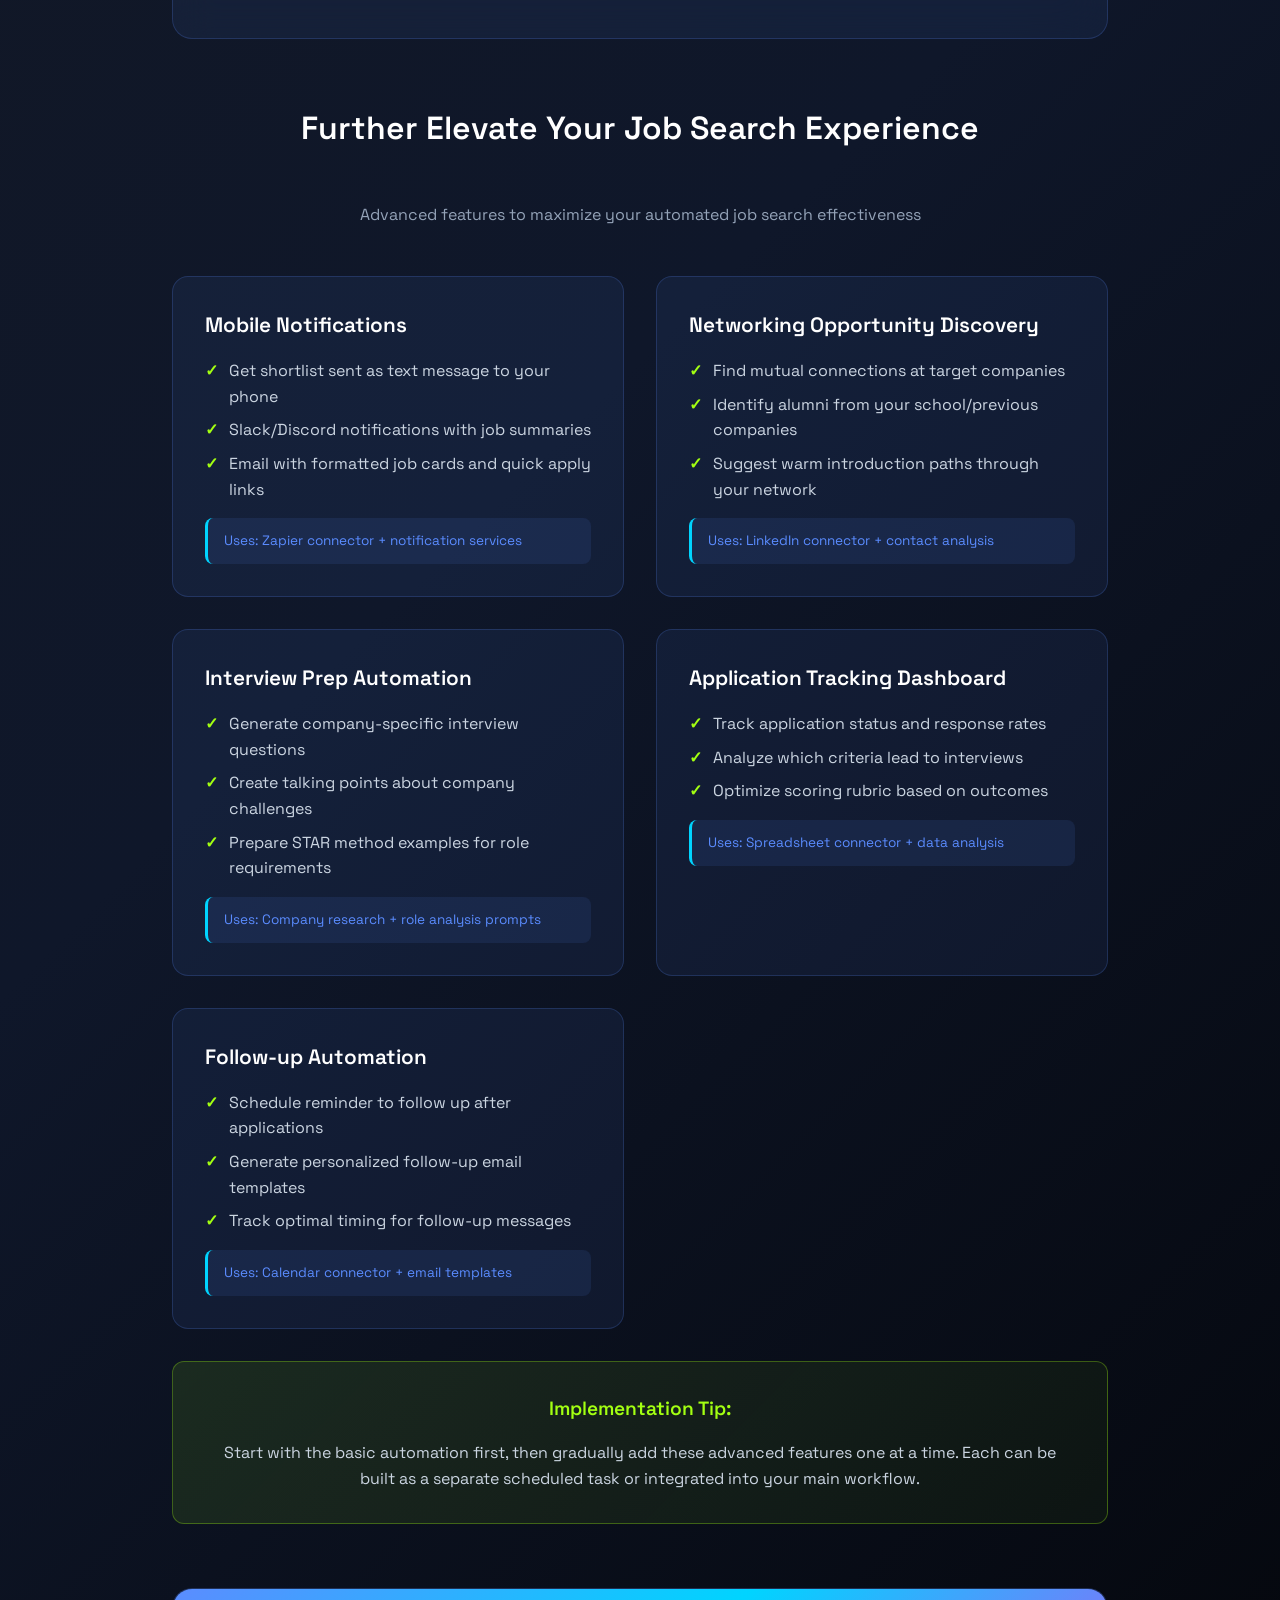
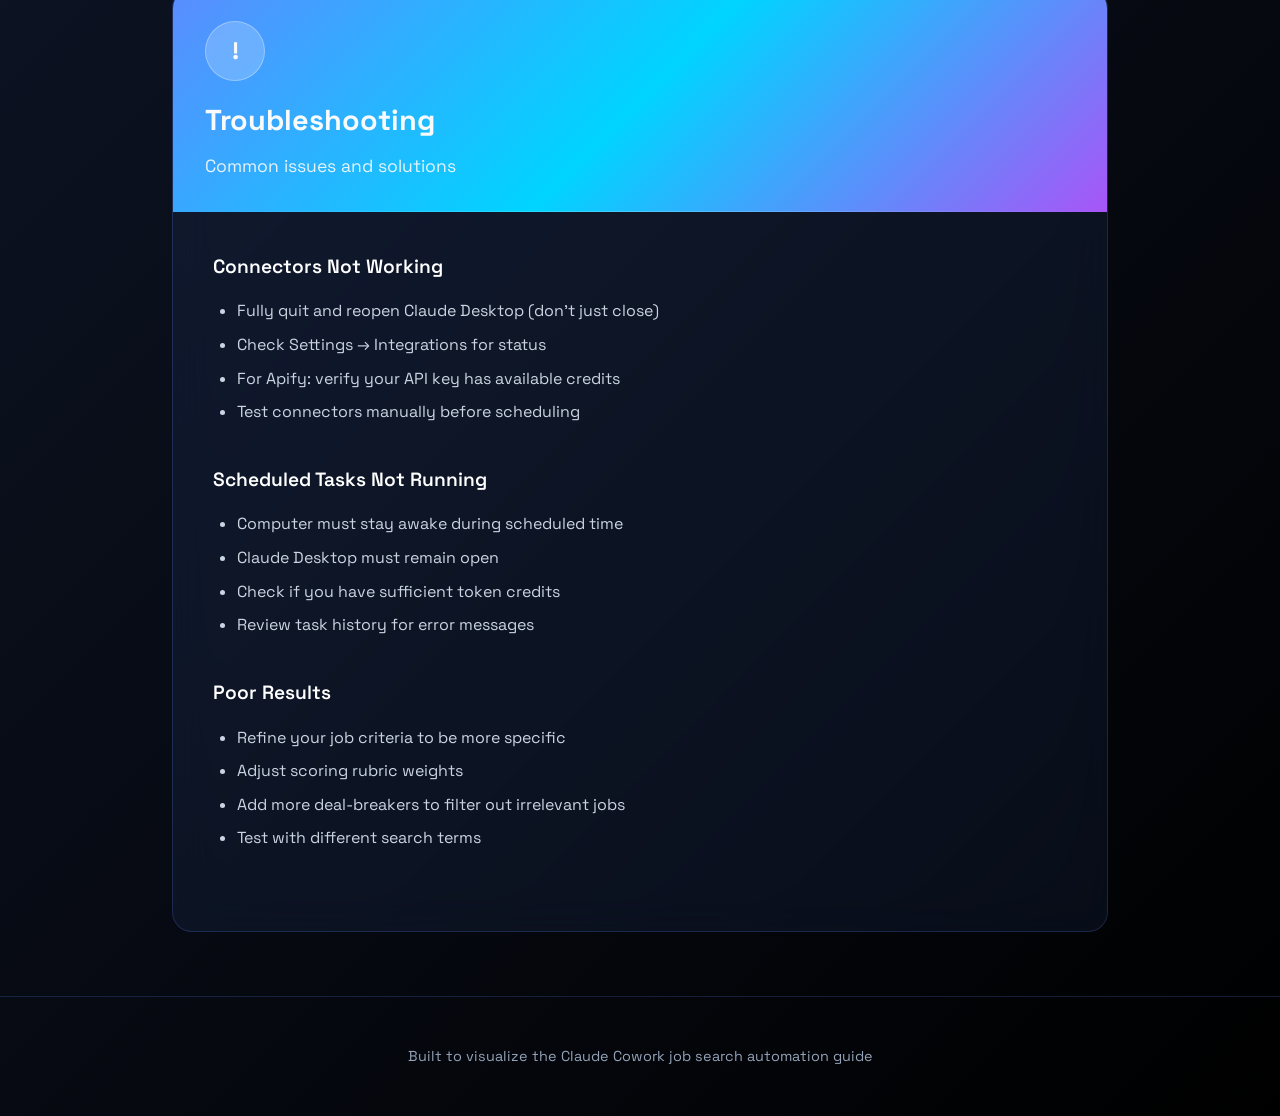
==== commit 7fa0e95e: "Remove (easy) label from Indeed Connector heading 🎨 UI improvement to simplify step labeling  🤖 Gene" ====
--- a/index.html
+++ b/index.html
@@ -817,7 +817,7 @@
             </div>
             <div class="step-content">
                 <div class="substep">
-                    <h4>Indeed Connector (Easy)</h4>
+                    <h4>Indeed Connector</h4>
                     <ol>
                         <li>Open Claude Desktop</li>
                         <li>Go to Settings → Integrations</li>
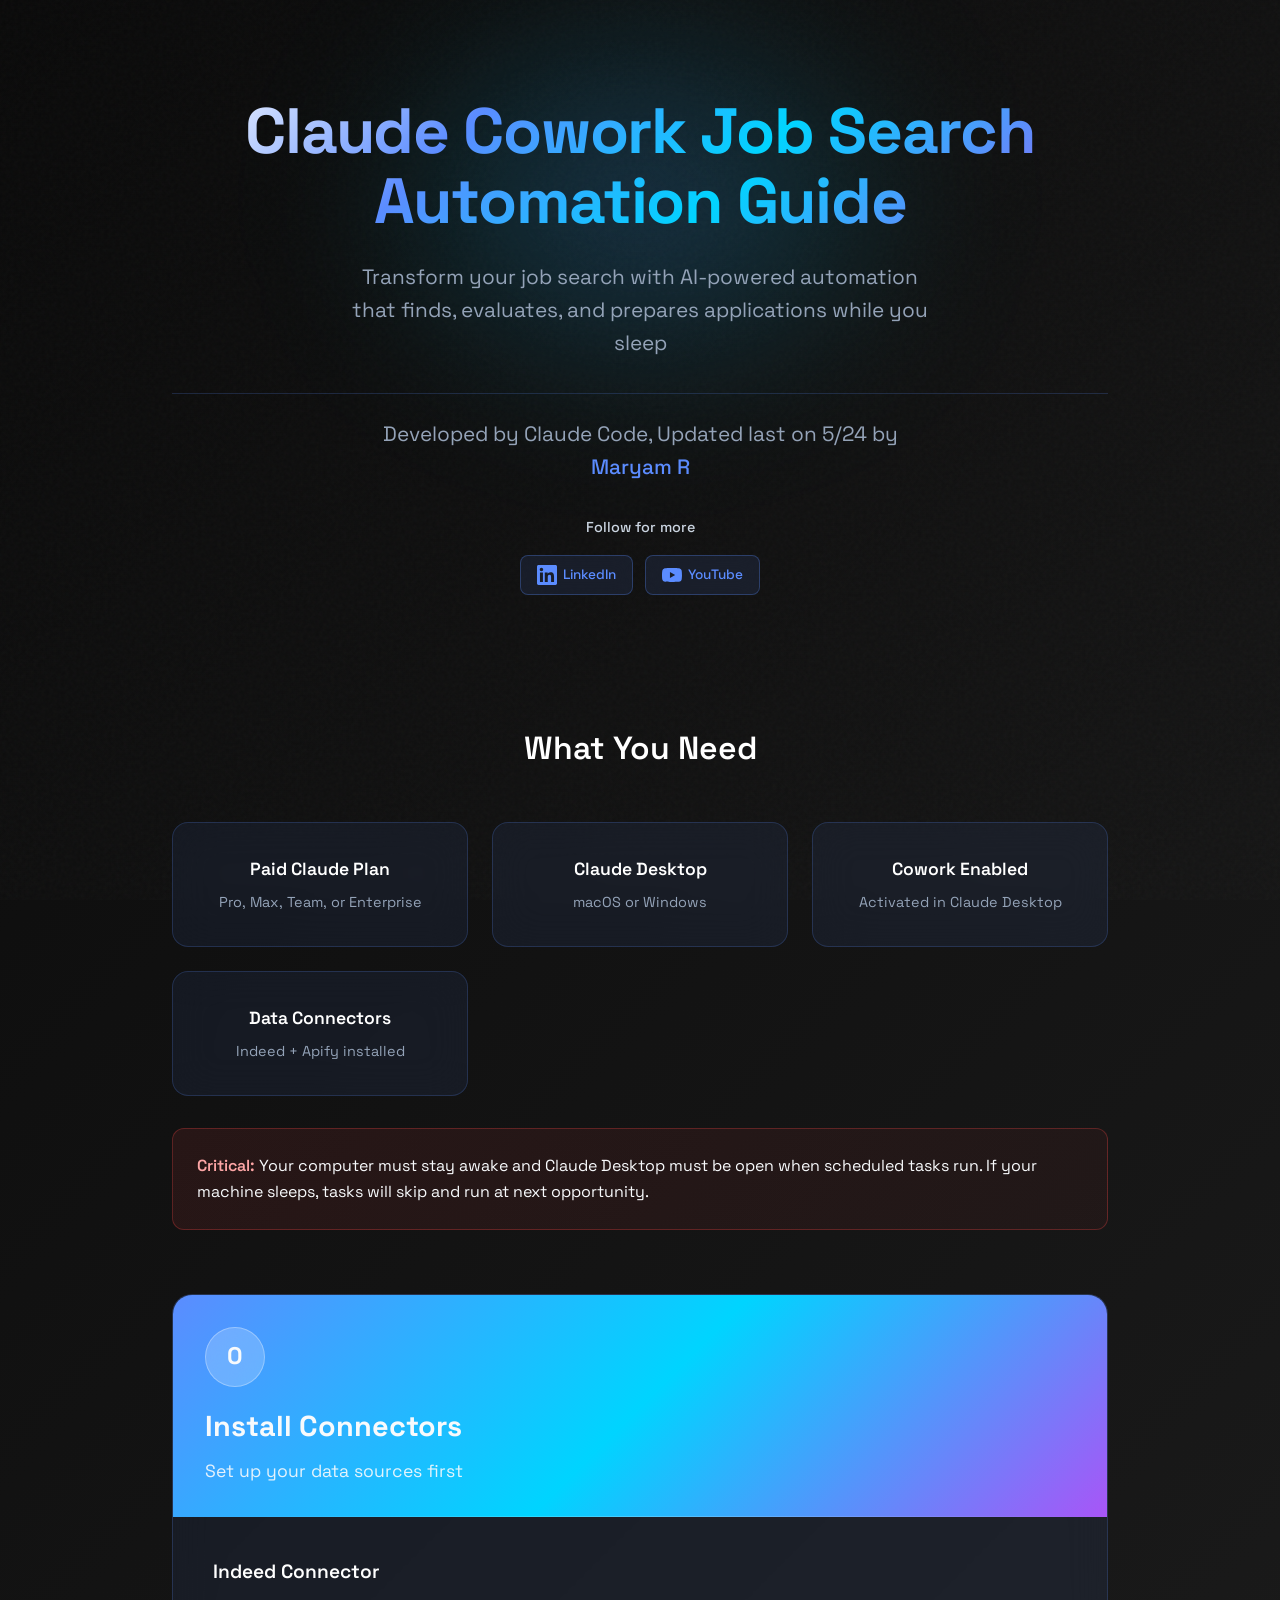
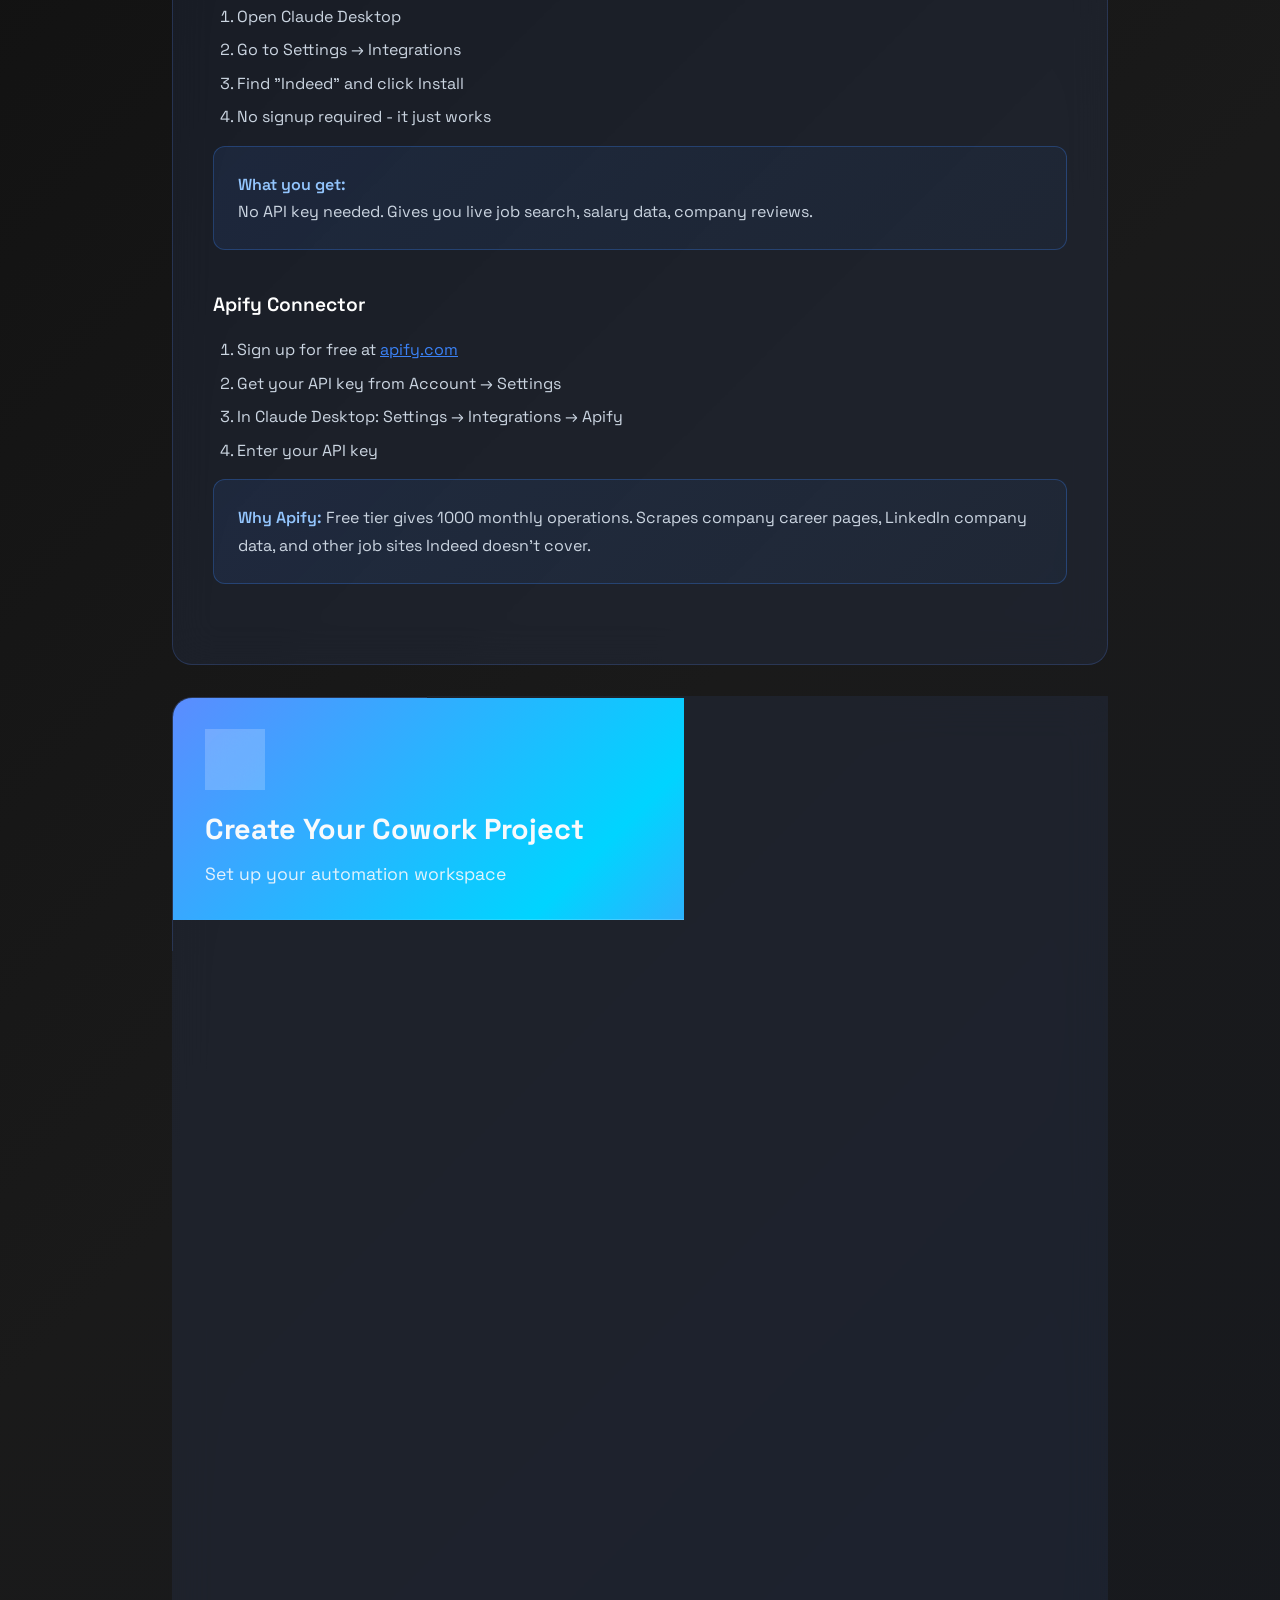
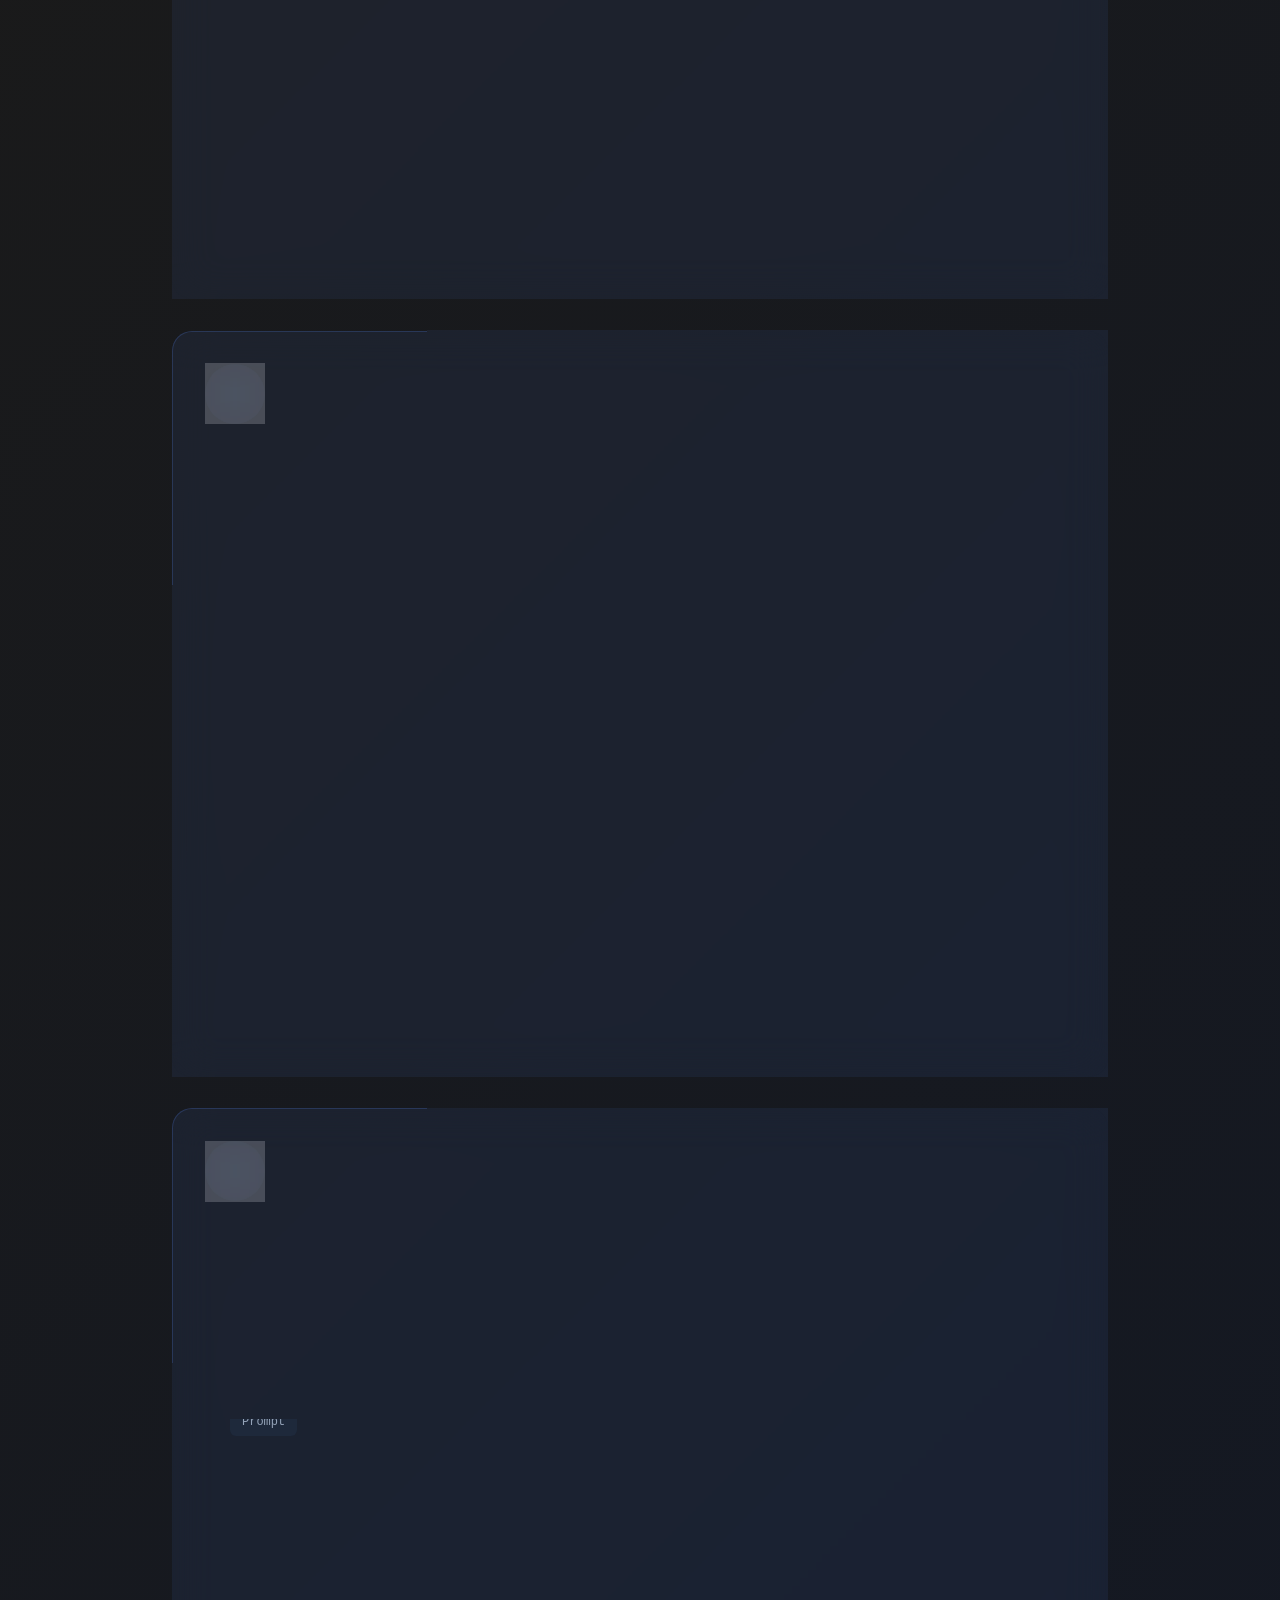
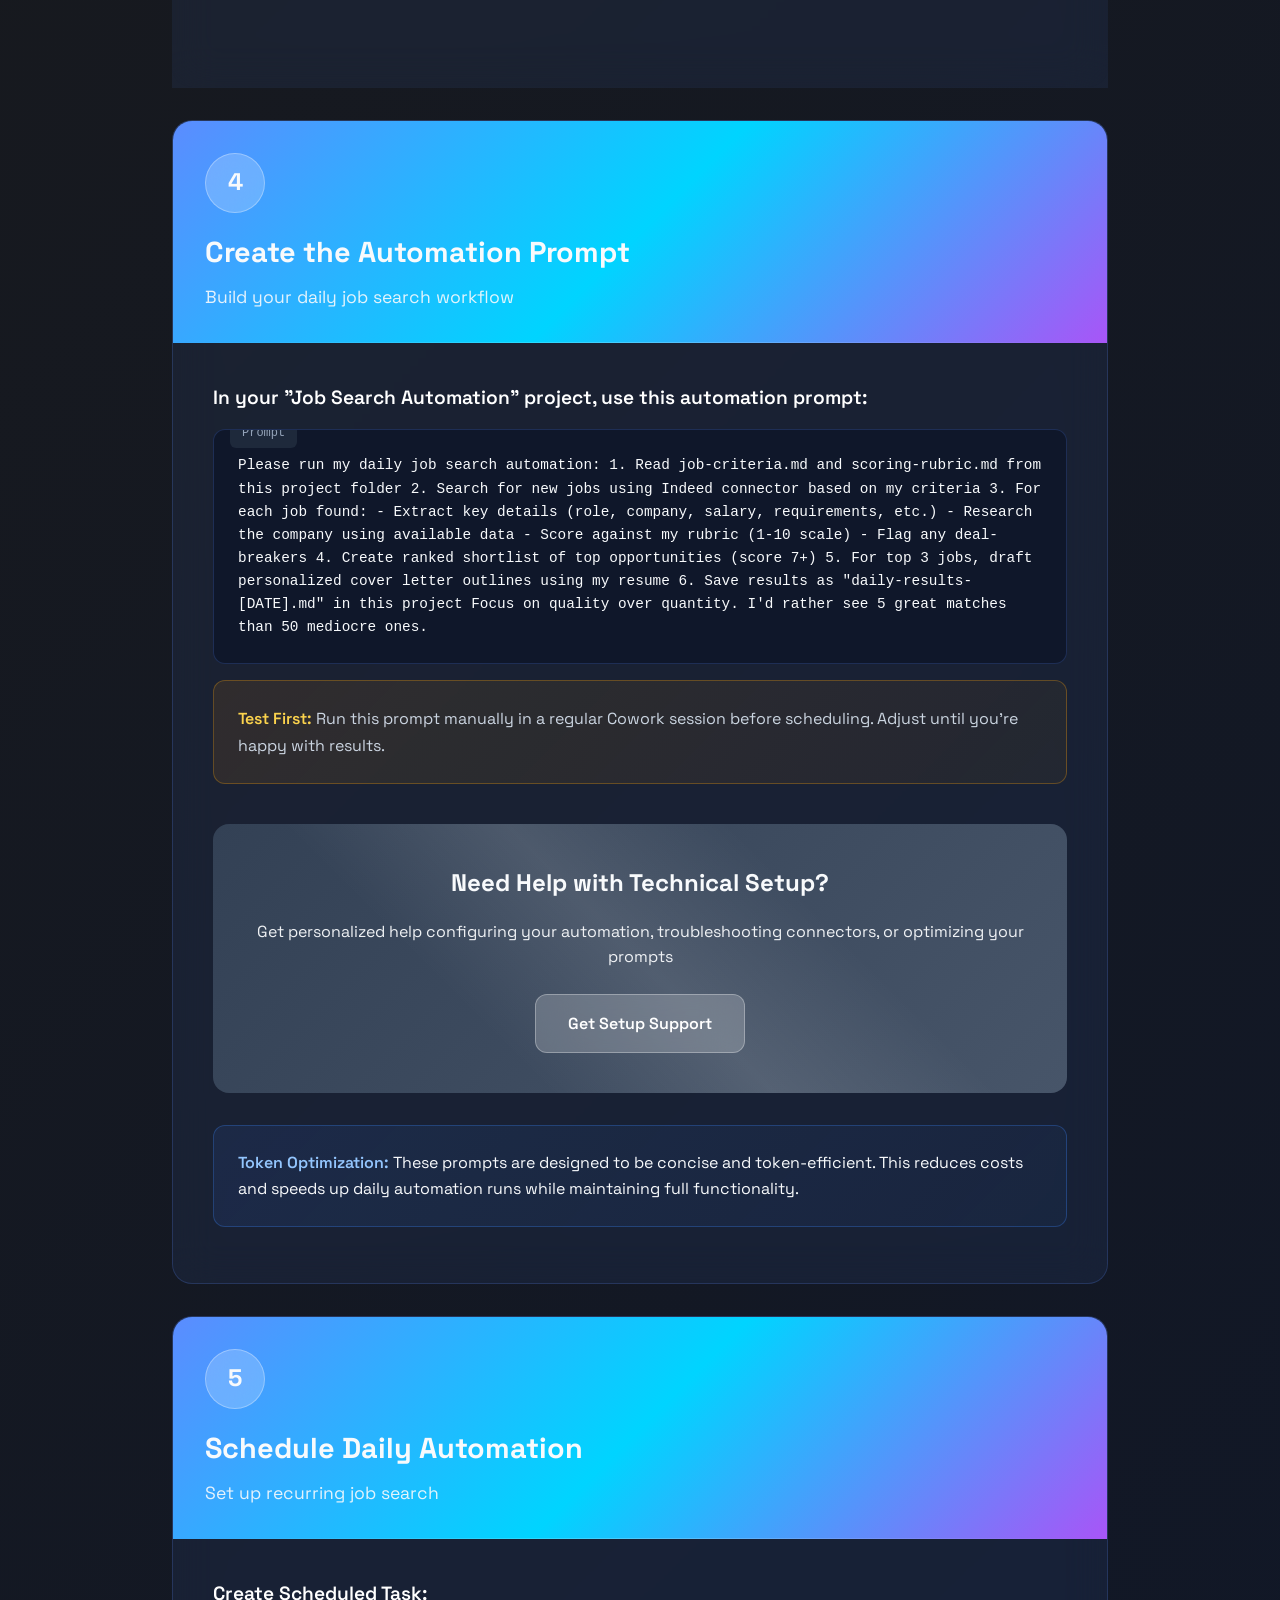
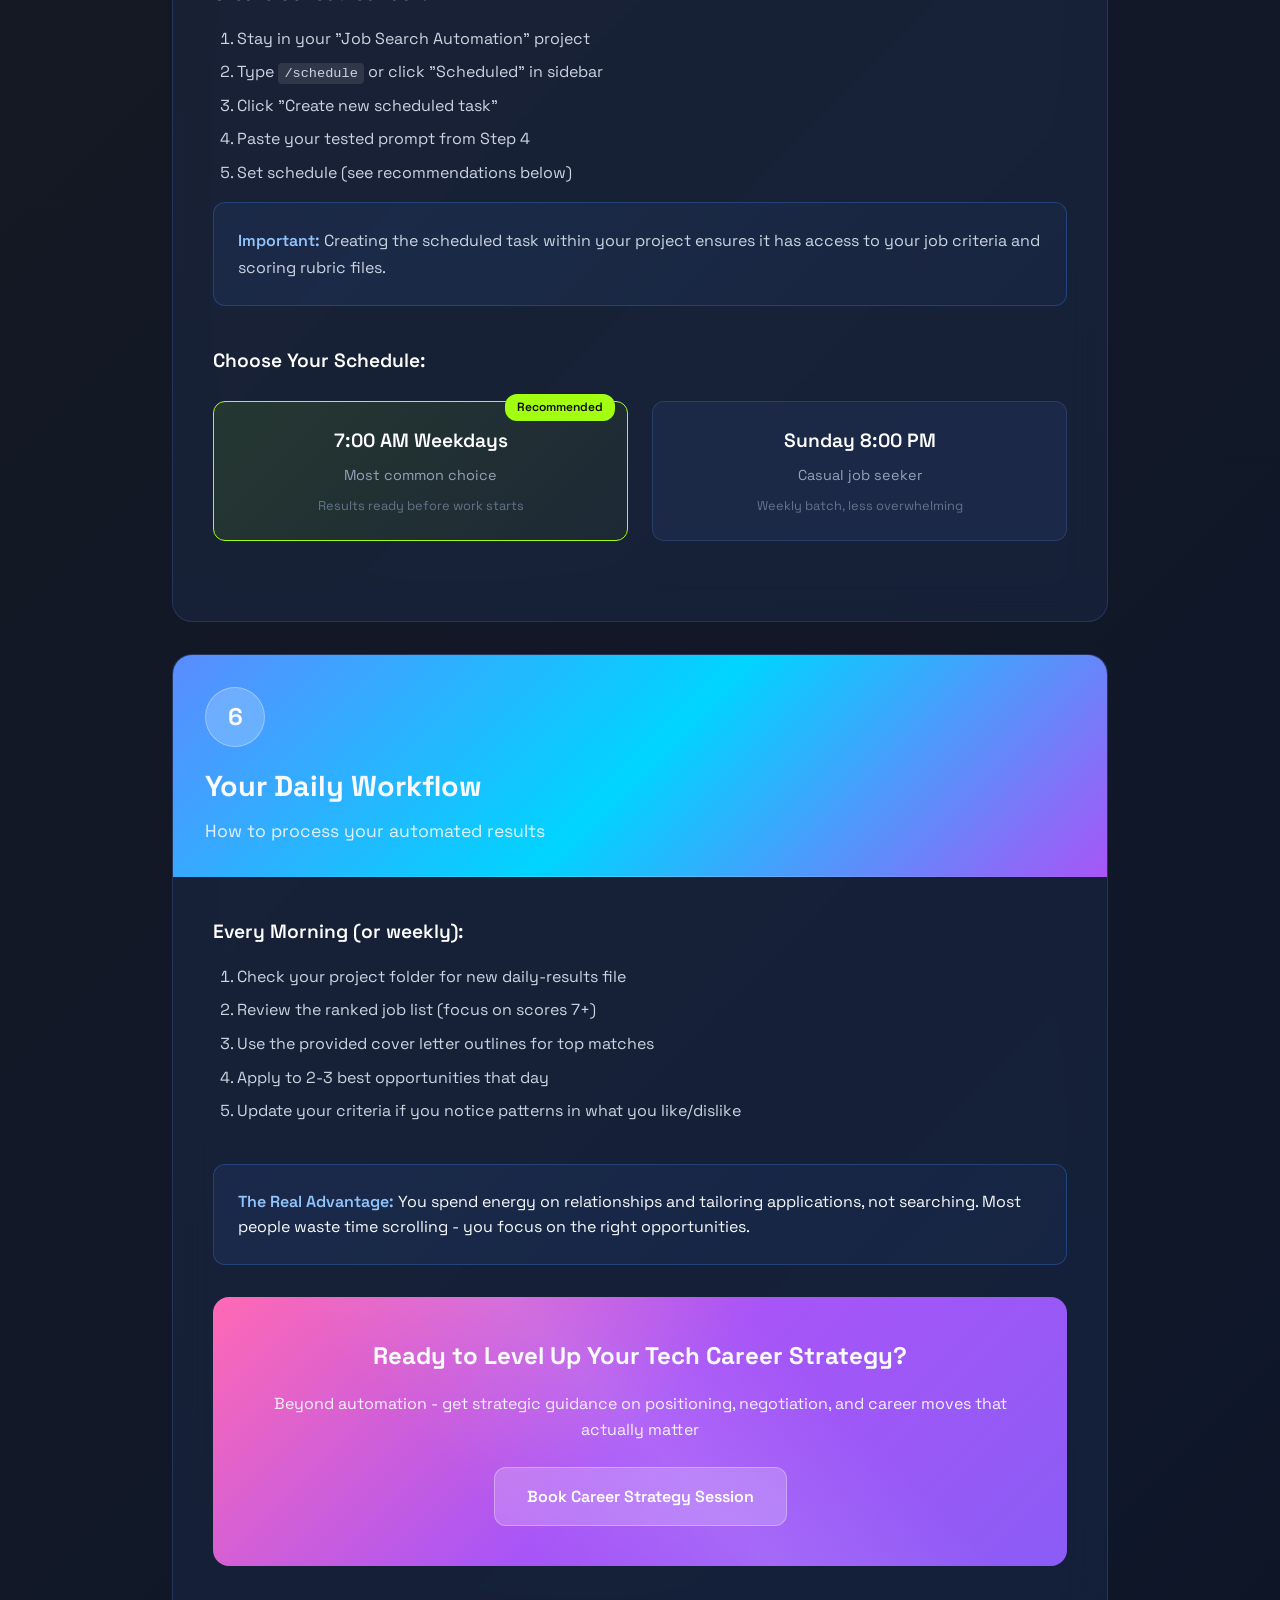
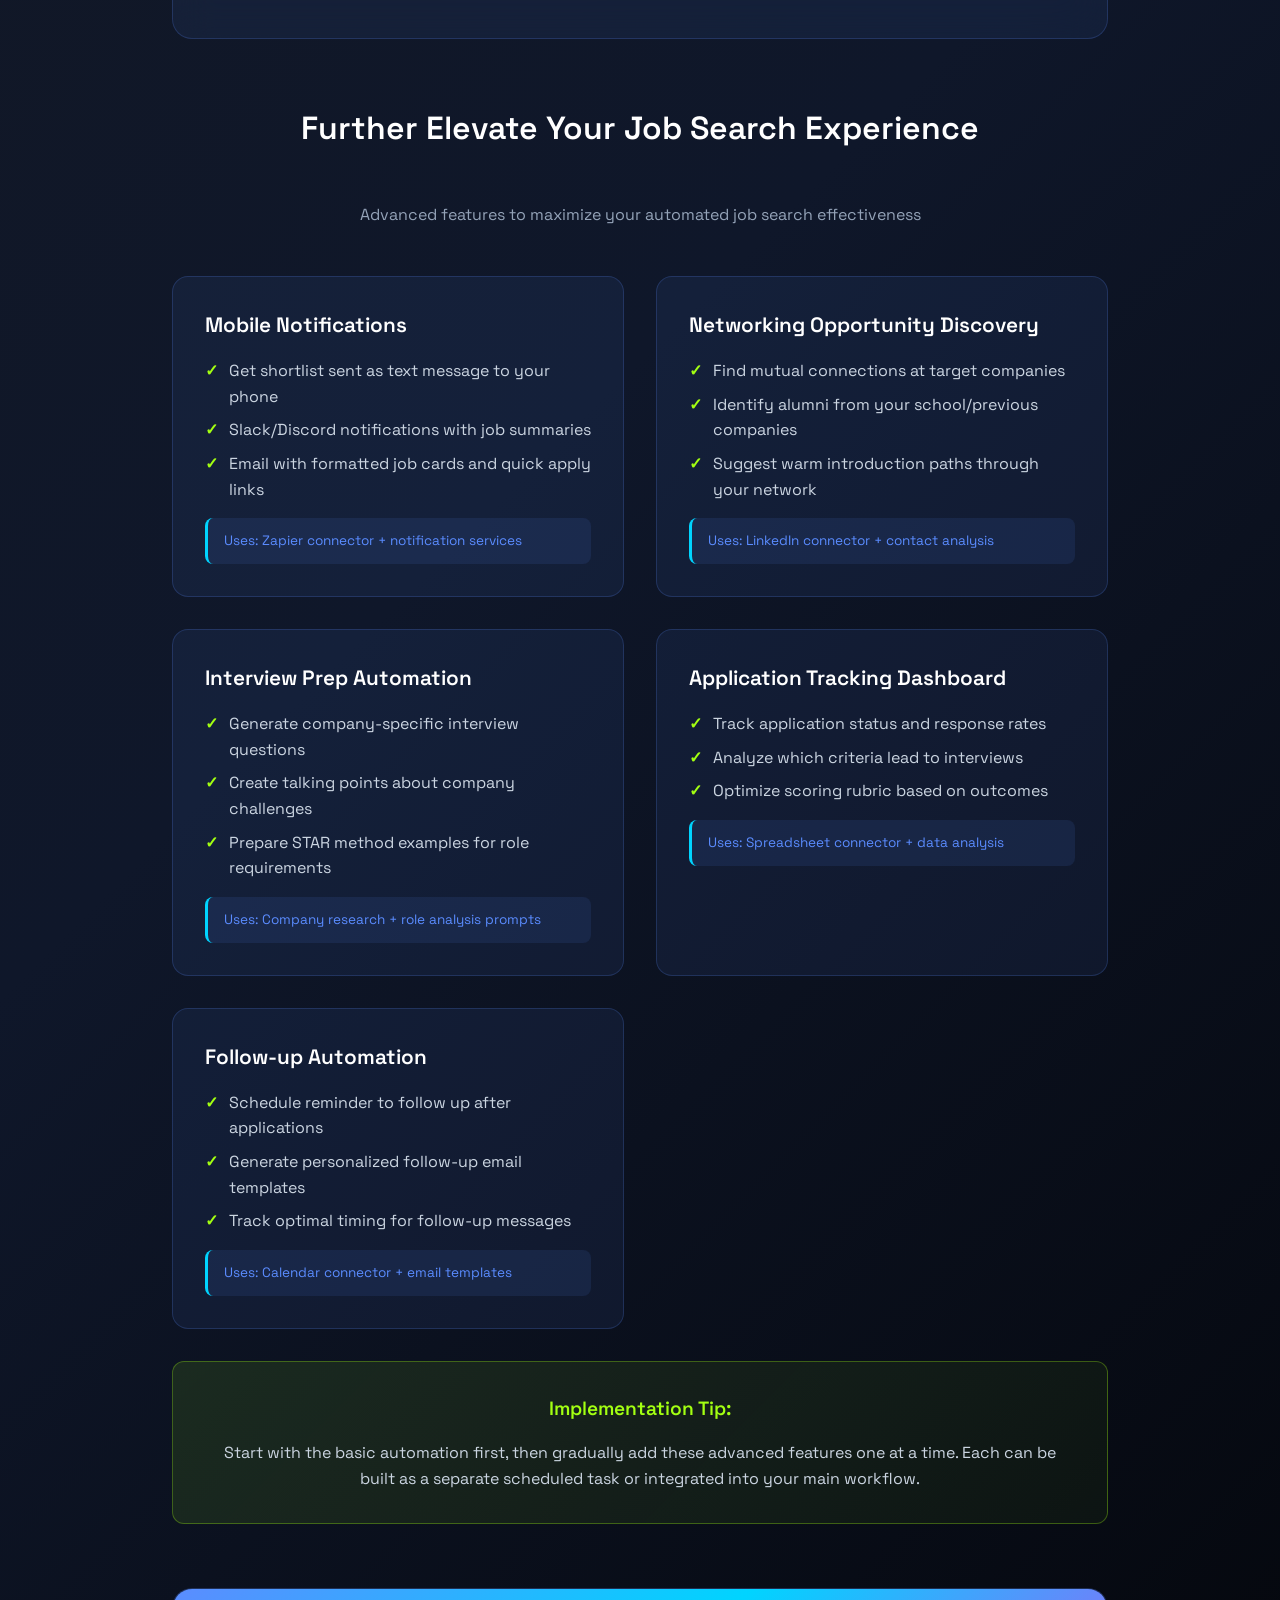
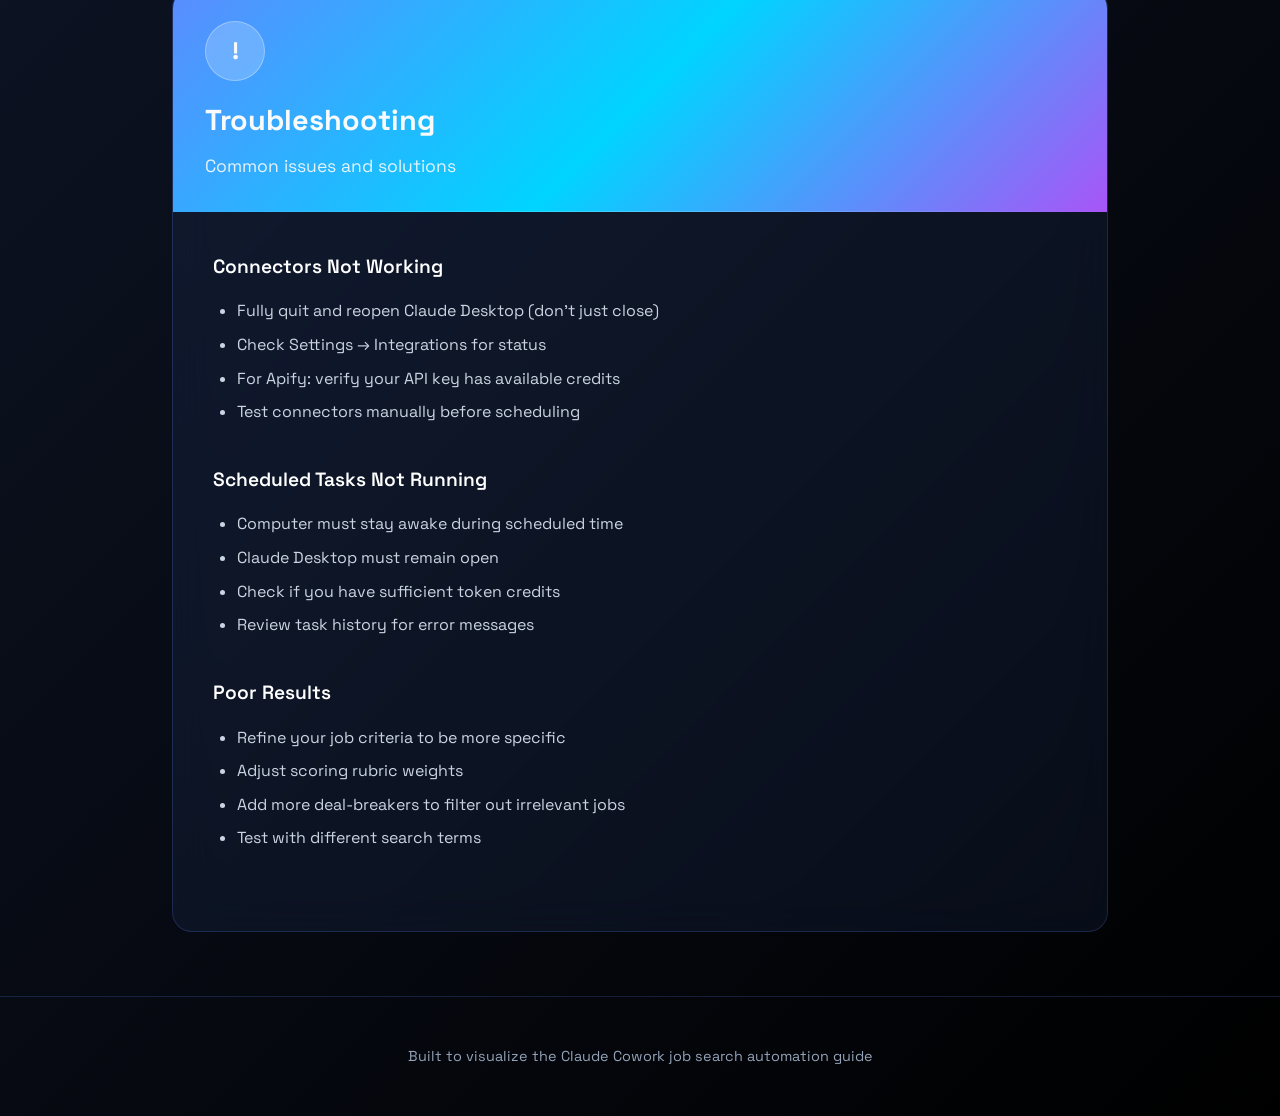
==== commit 87f30afb: "Correct Links inserted" ====
--- a/index.html
+++ b/index.html
@@ -771,7 +771,7 @@
                         </svg>
                         LinkedIn
                     </a>
-                    <a href="https://www.youtube.com/@maryamrezapoor" target="_blank" class="hero-social-link">
+                    <a href="https://www.youtube.com/@BuildwithMaryam" target="_blank" class="hero-social-link">
                         <svg width="20" height="20" viewBox="0 0 24 24" fill="currentColor">
                             <path d="M23.498 6.186a3.016 3.016 0 0 0-2.122-2.136C19.505 3.545 12 3.545 12 3.545s-7.505 0-9.377.505A3.017 3.017 0 0 0 .502 6.186C0 8.07 0 12 0 12s0 3.93.502 5.814a3.016 3.016 0 0 0 2.122 2.136c1.871.505 9.376.505 9.376.505s7.505 0 9.377-.505a3.015 3.015 0 0 0 2.122-2.136C24 15.93 24 12 24 12s0-3.93-.502-5.814zM9.545 15.568V8.432L15.818 12l-6.273 3.568z"/>
                         </svg>
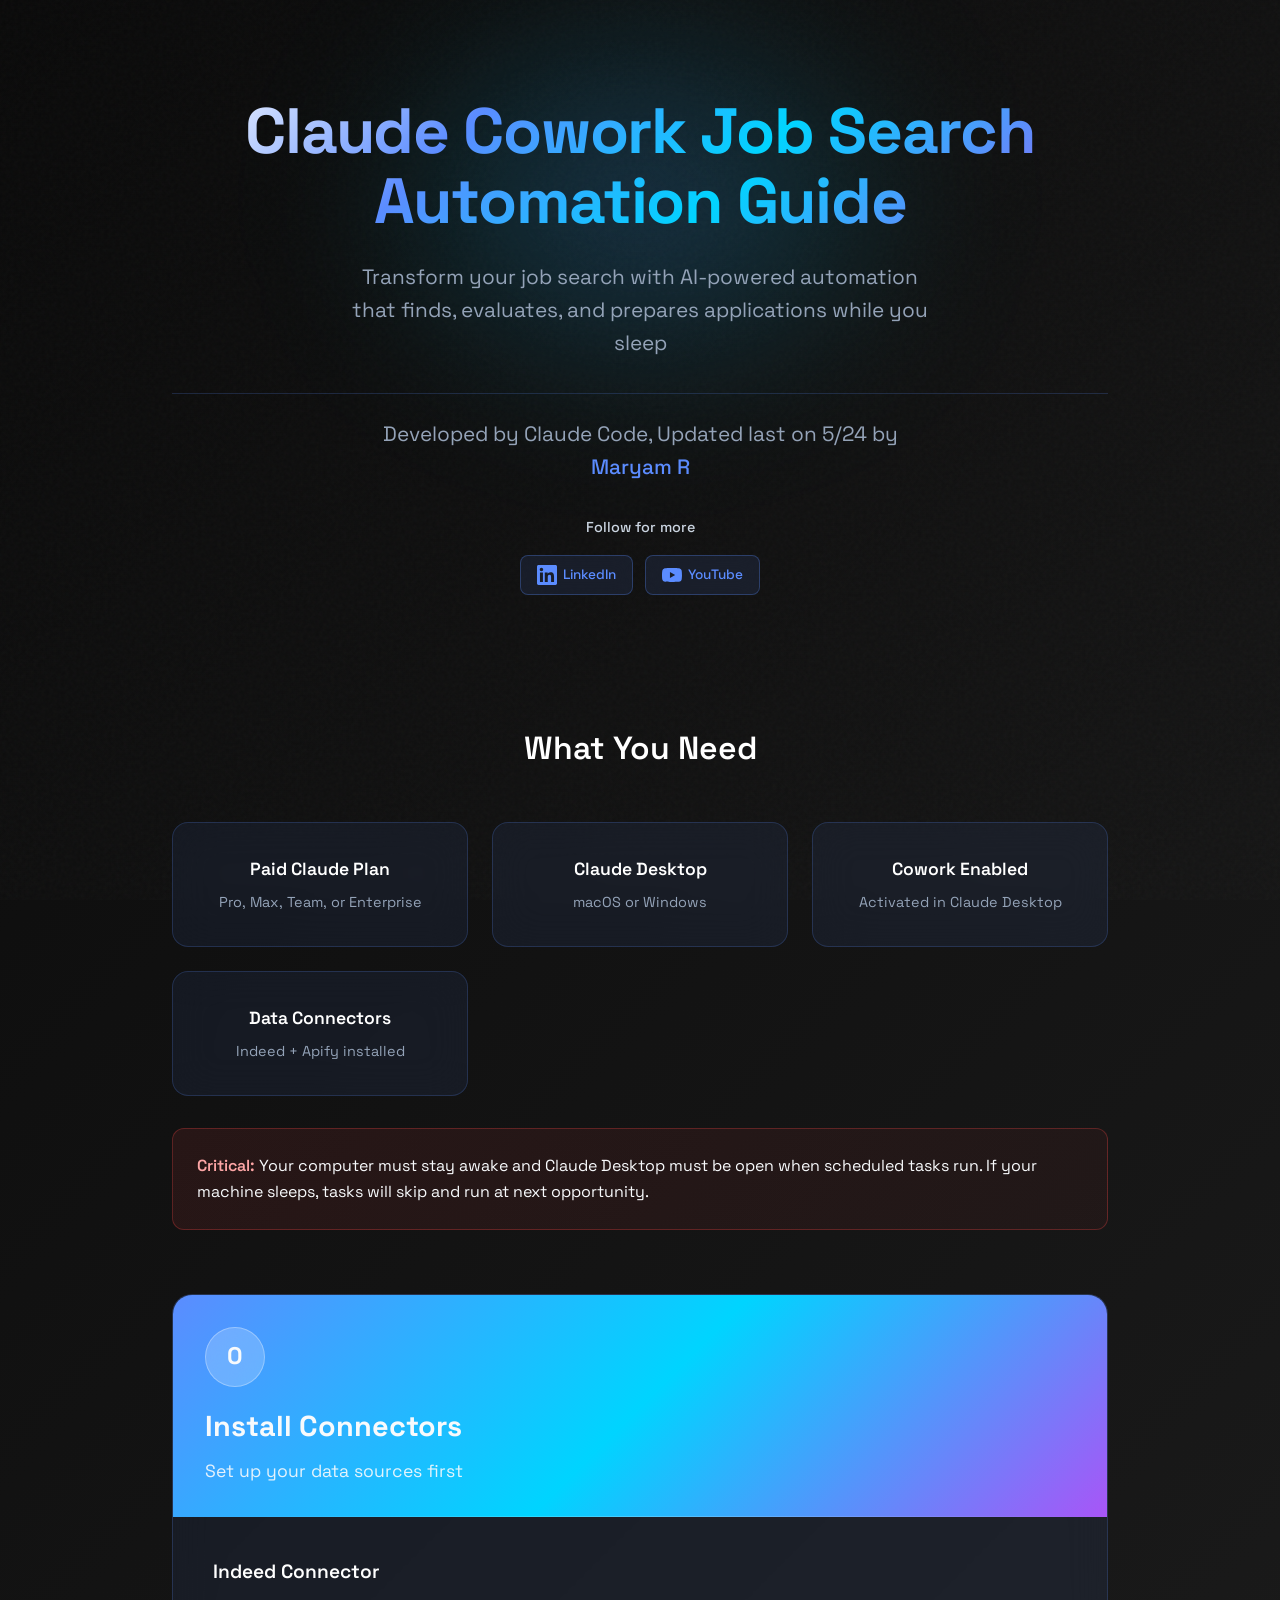
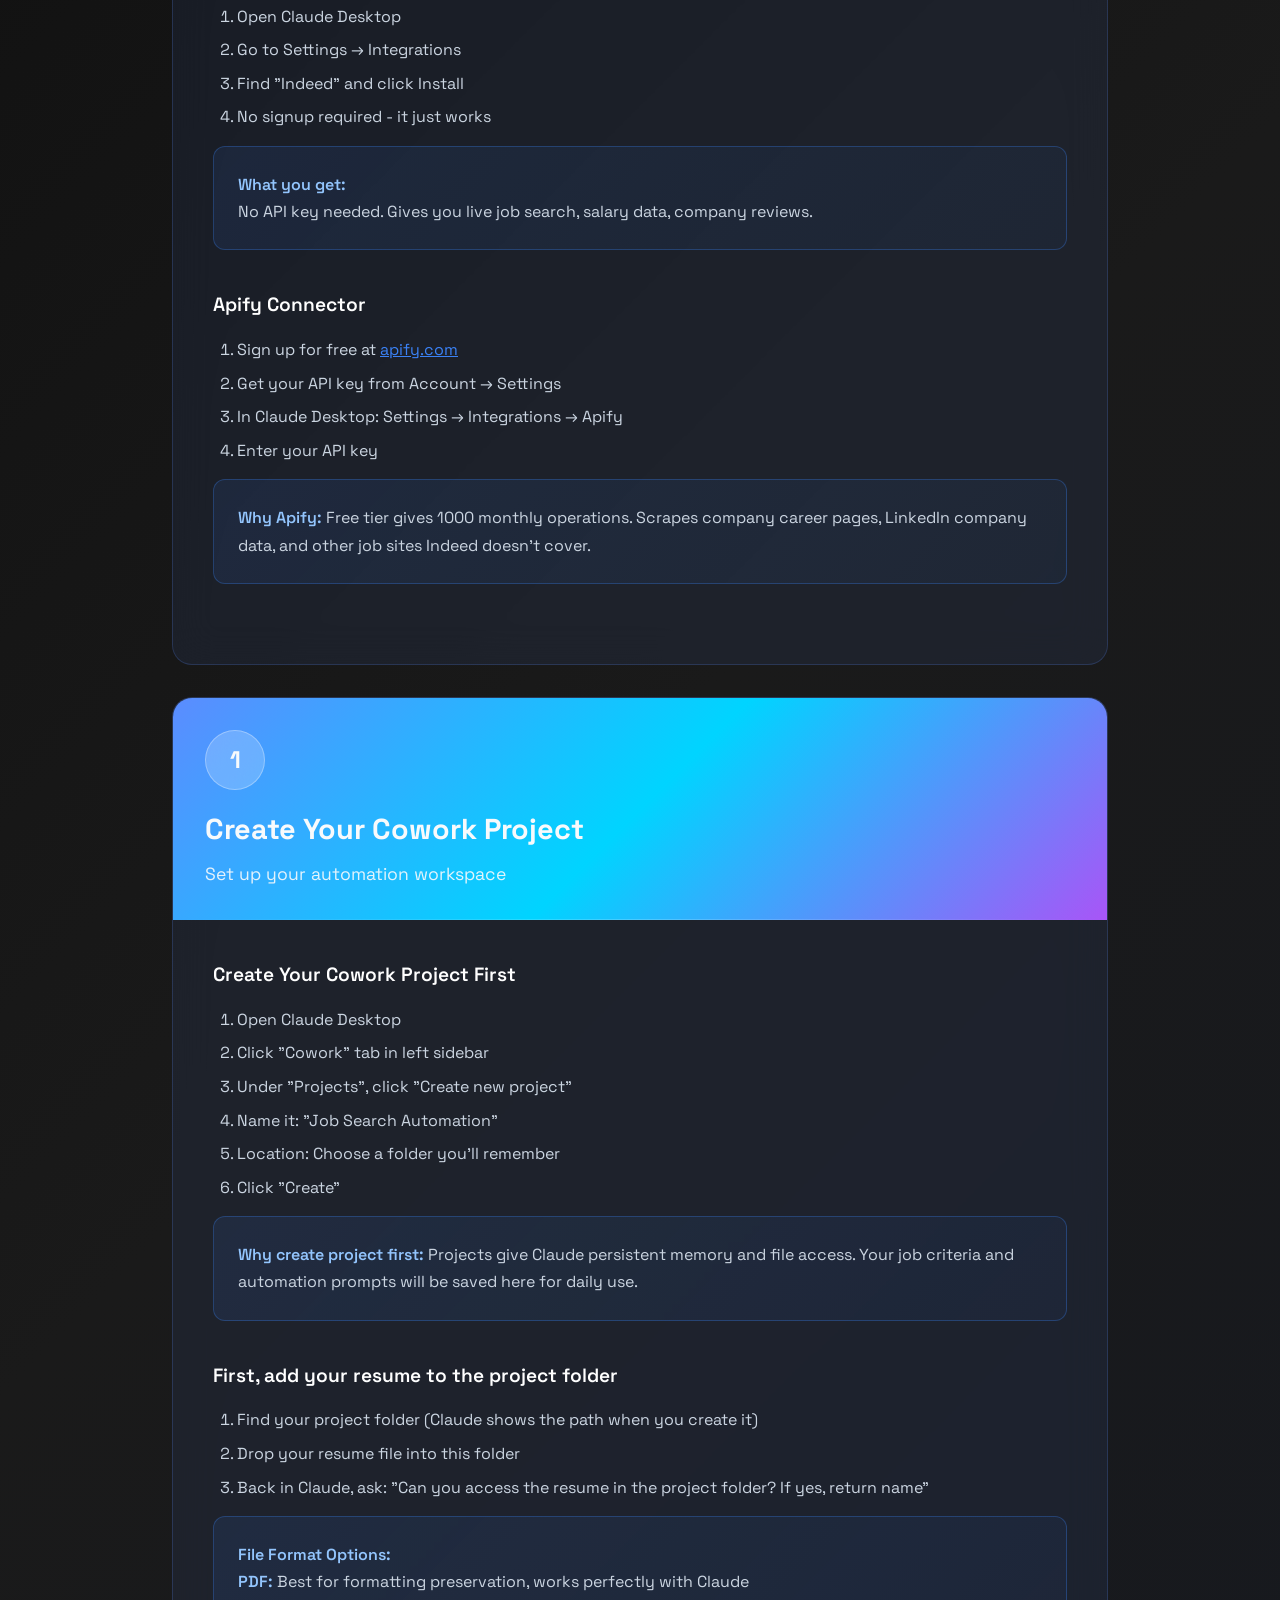
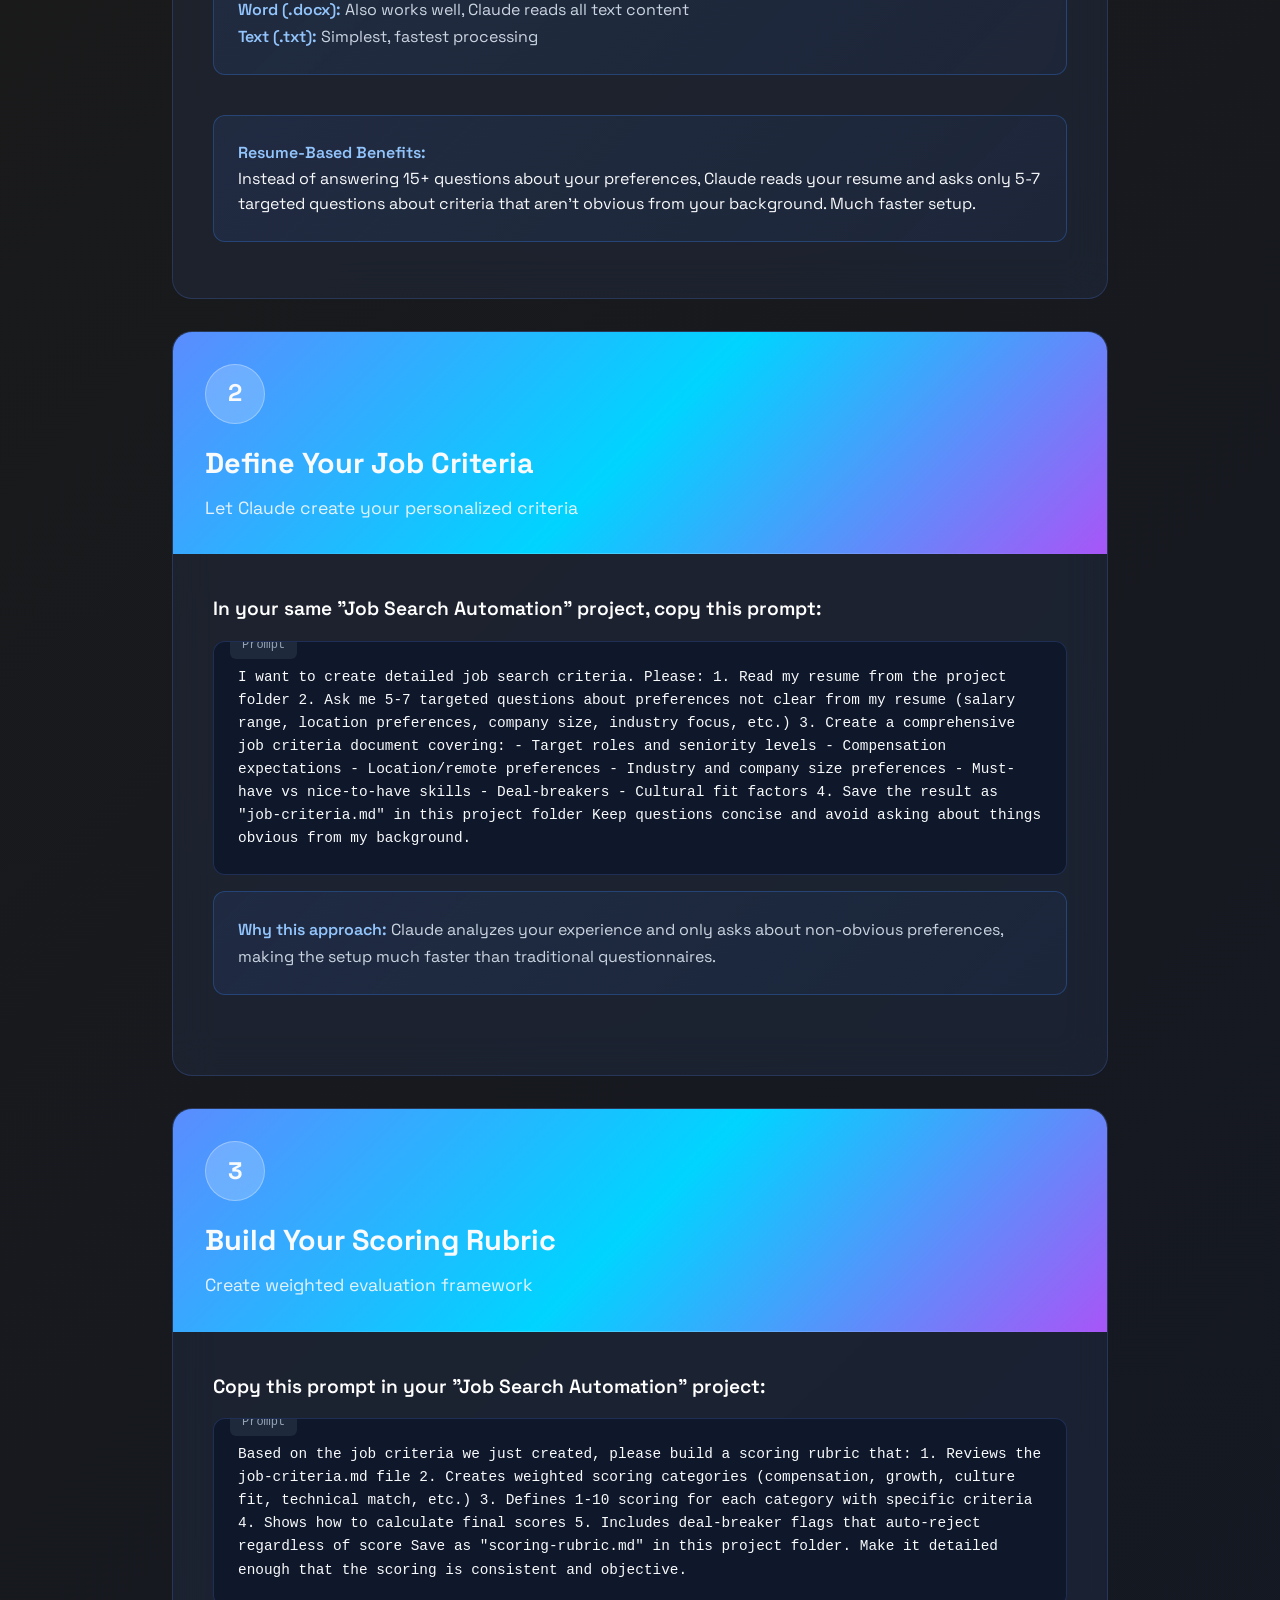
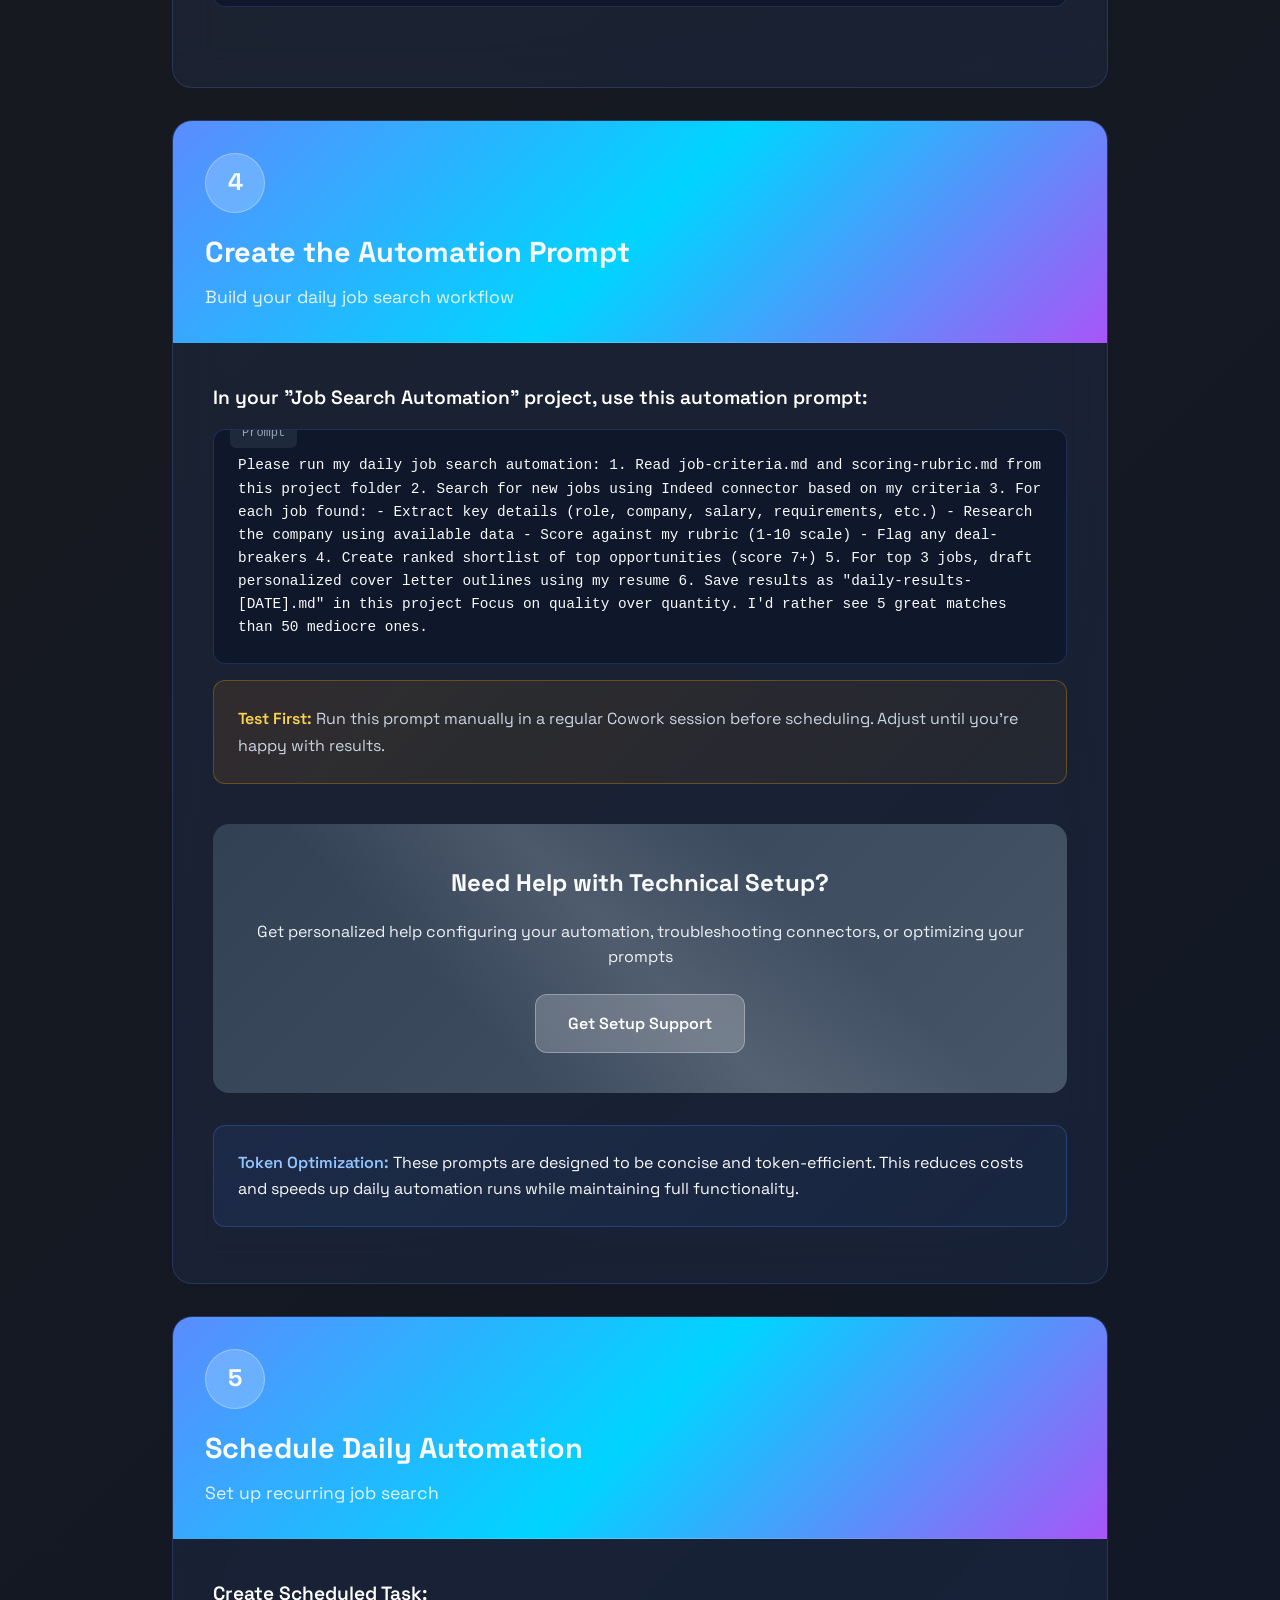
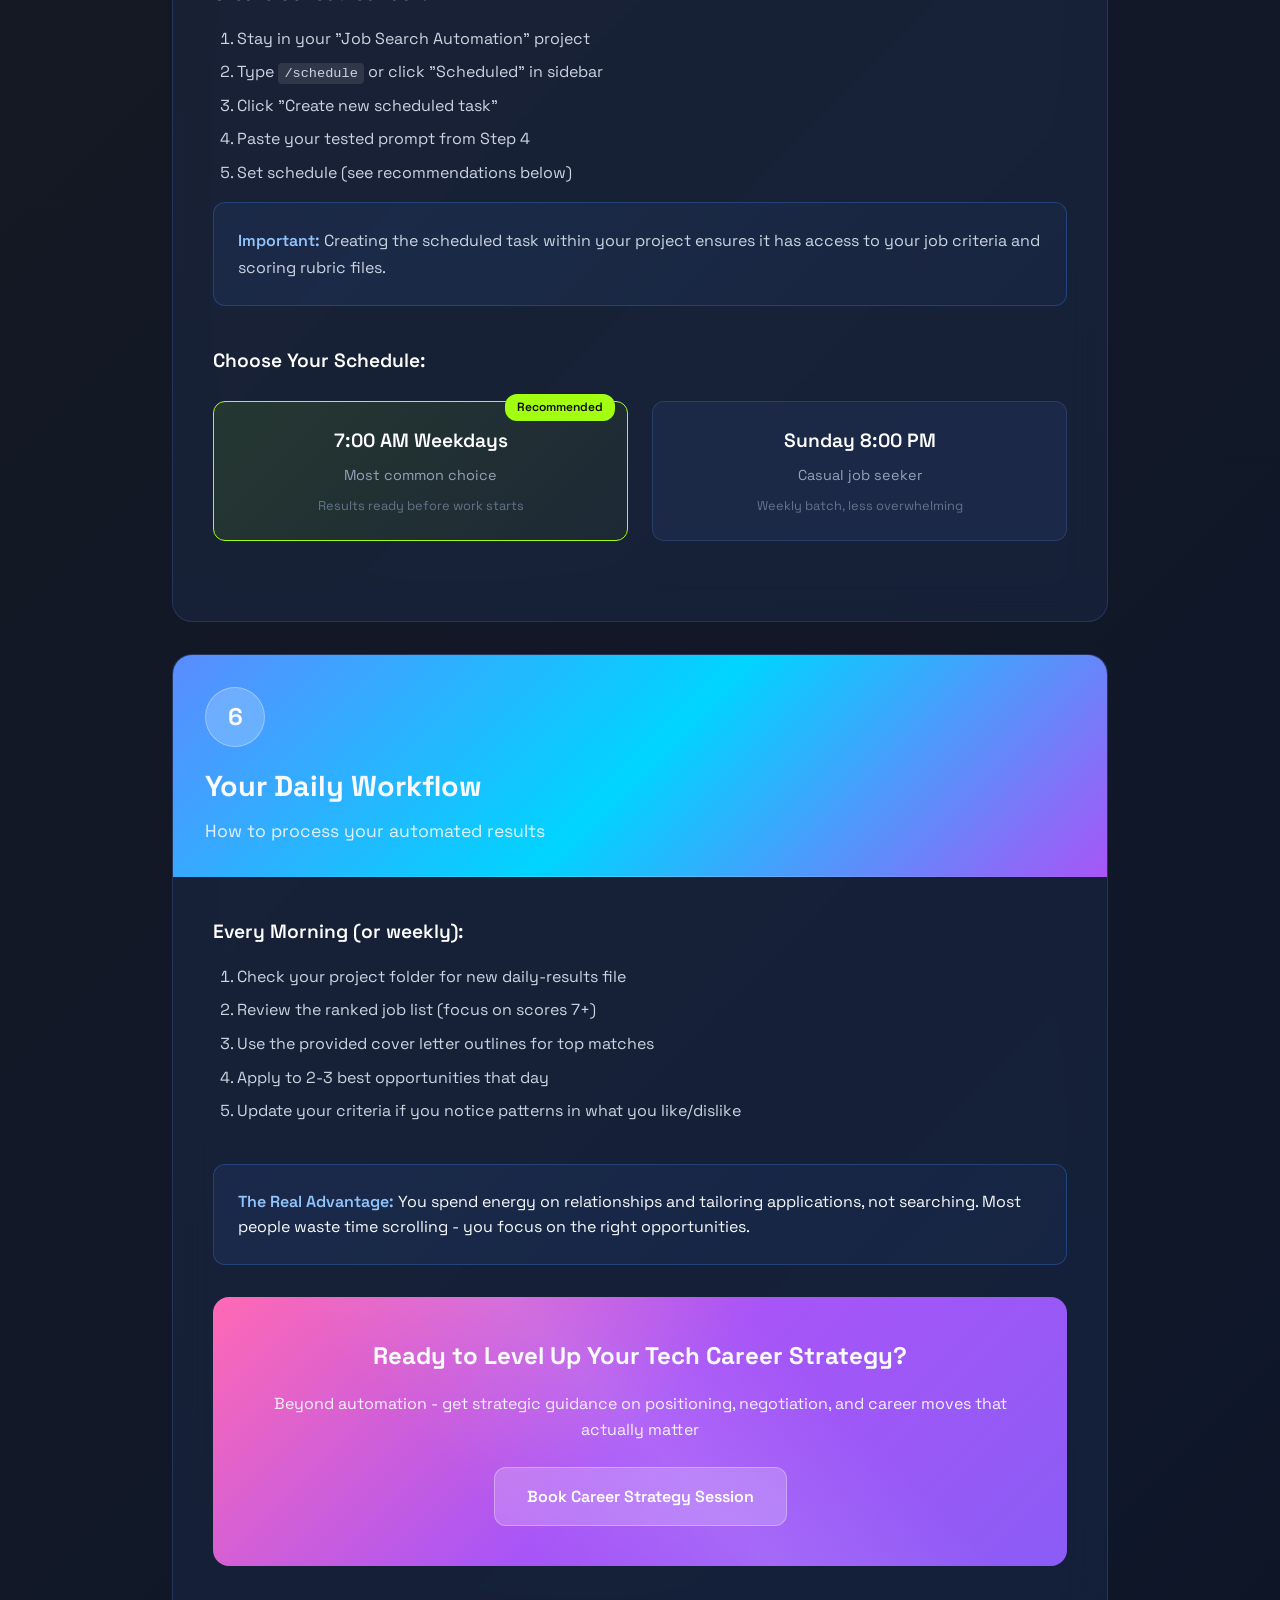
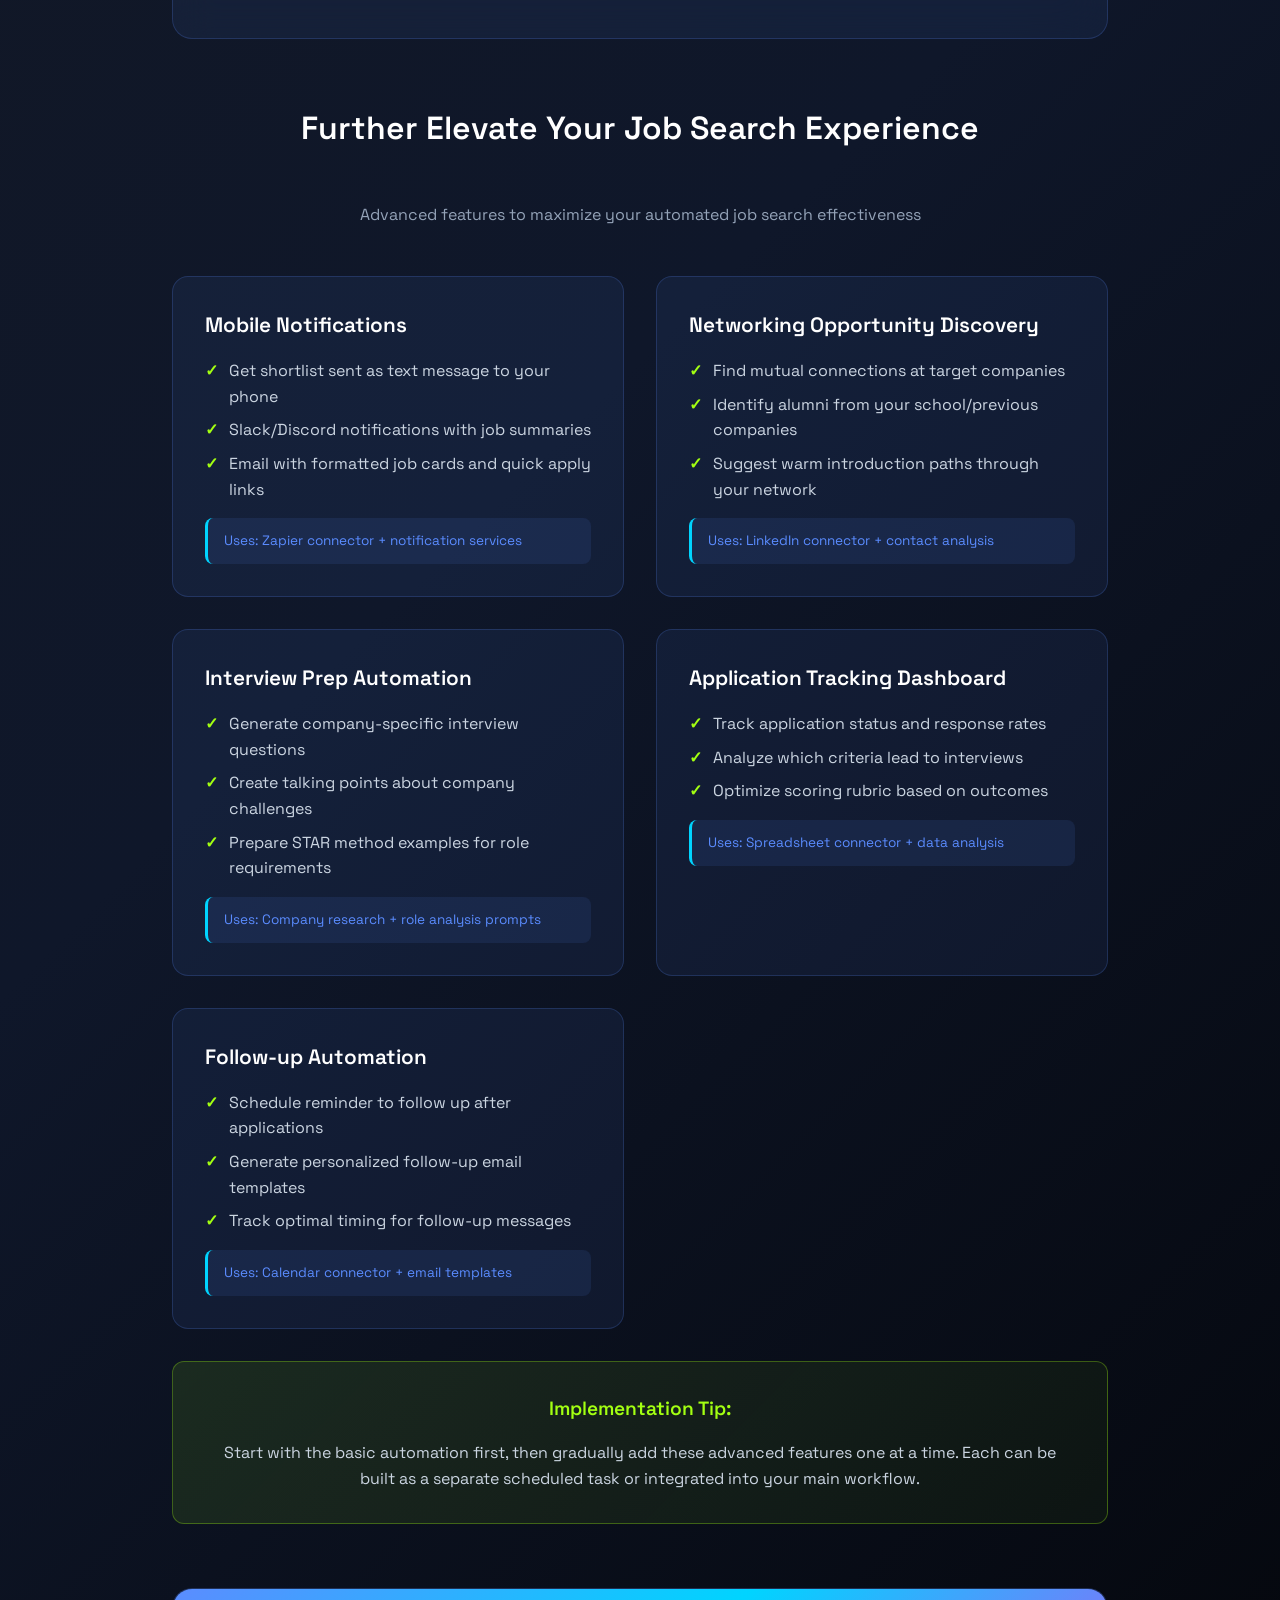
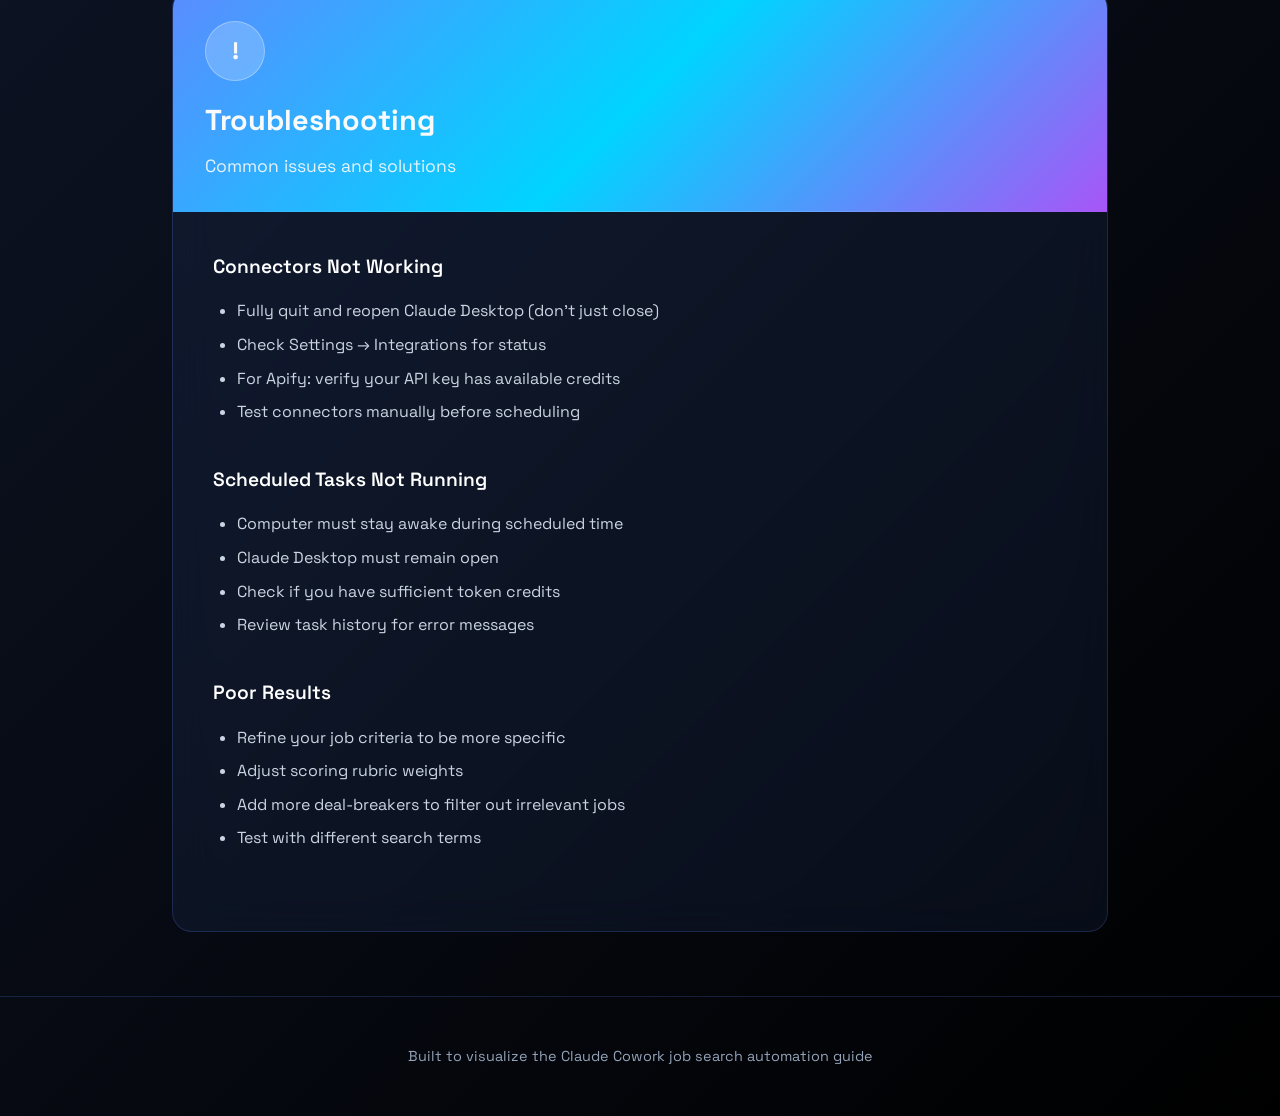
==== commit 24b64d48: "Updated Links" ====
--- a/index.html
+++ b/index.html
@@ -981,7 +981,7 @@
                 <div class="help-section setup-help">
                     <h3>Need Help with Technical Setup?</h3>
                     <p>Get personalized help configuring your automation, troubleshooting connectors, or optimizing your prompts</p>
-                    <a href="https://cal.com/jeebee/technical-setup" class="cta-button" target="_blank">Get Setup Support</a>
+                    <a href="https://www.jee-bee.com/" class="cta-button" target="_blank">Get Setup Support</a>
                 </div>
 
                 <div class="info-box">
@@ -1056,7 +1056,7 @@
                 <div class="help-section career-strategy">
                     <h3>Ready to Level Up Your Tech Career Strategy?</h3>
                     <p>Beyond automation - get strategic guidance on positioning, negotiation, and career moves that actually matter</p>
-                    <a href="https://cal.com/jeebee/career-strategy" class="cta-button" target="_blank">Book Career Strategy Session</a>
+                    <a href="https://www.jee-bee.com/" class="cta-button" target="_blank">Book Career Strategy Session</a>
                 </div>
             </div>
         </div>
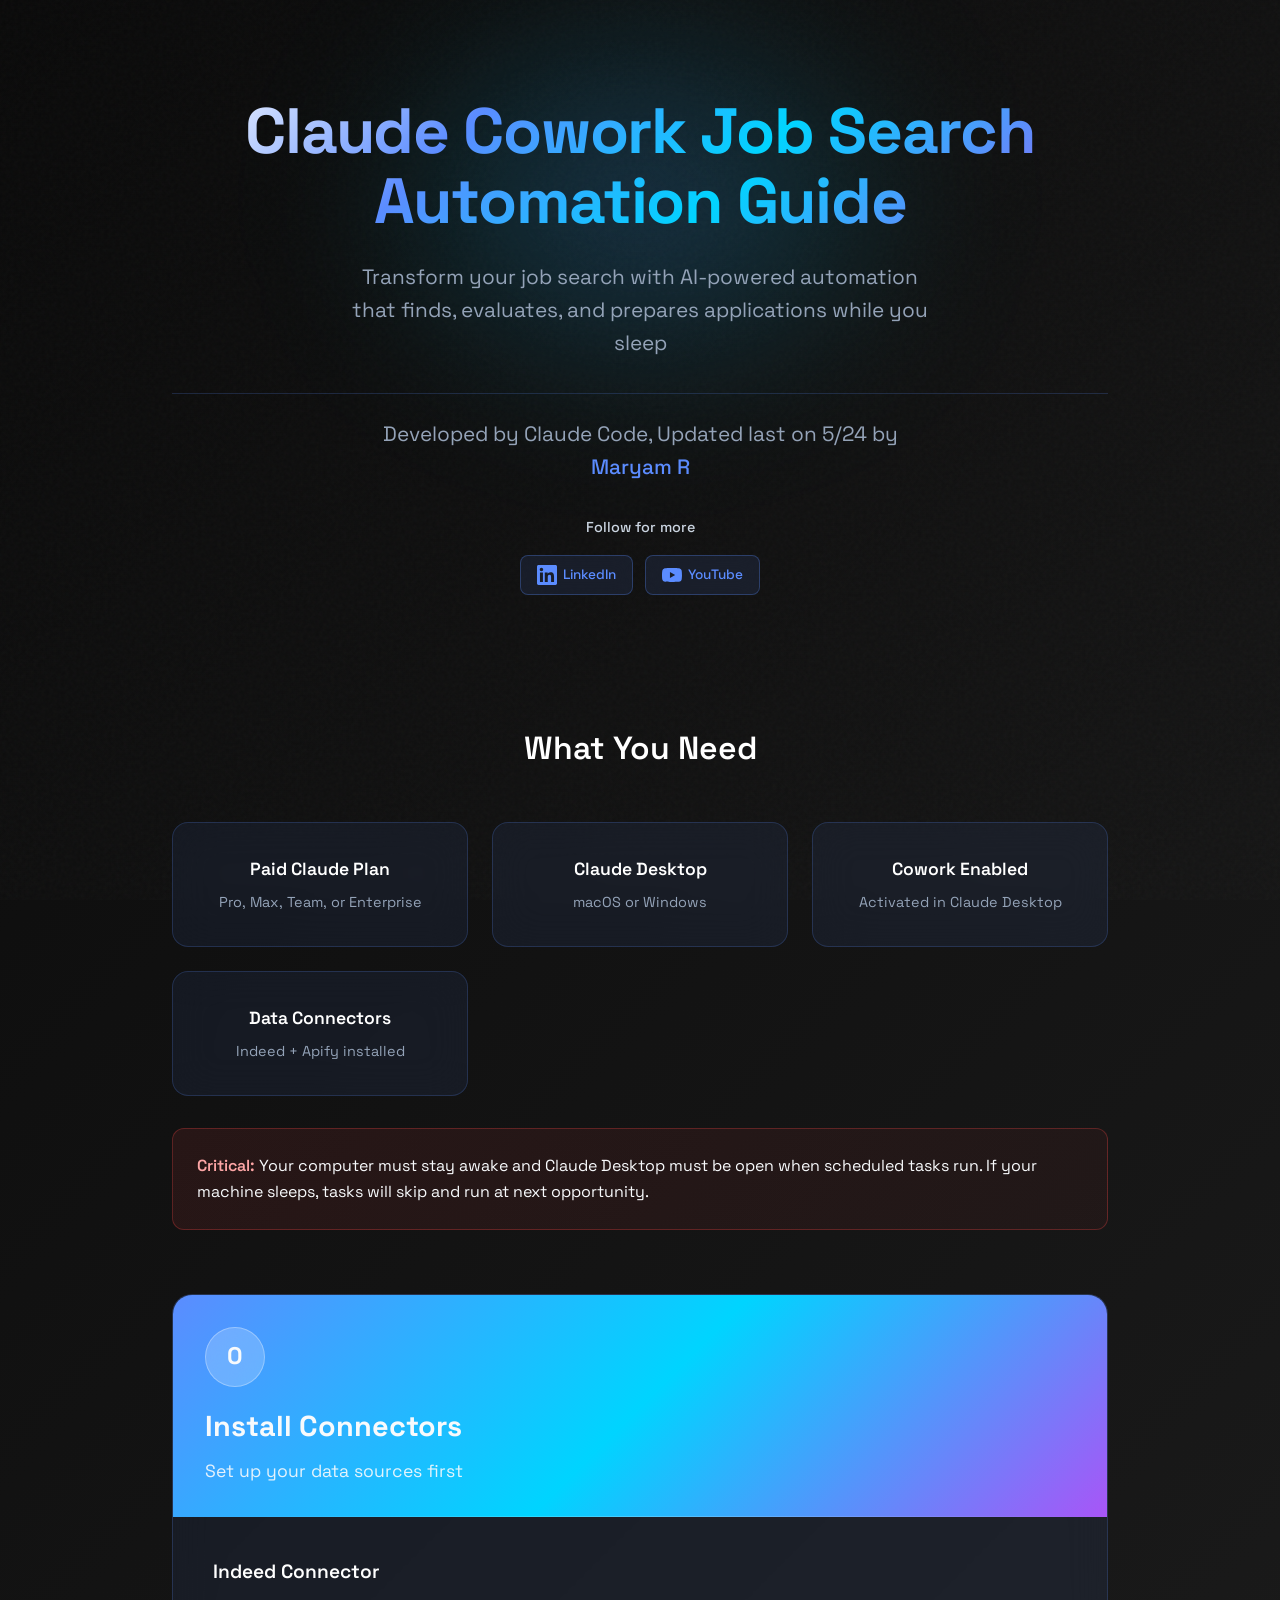
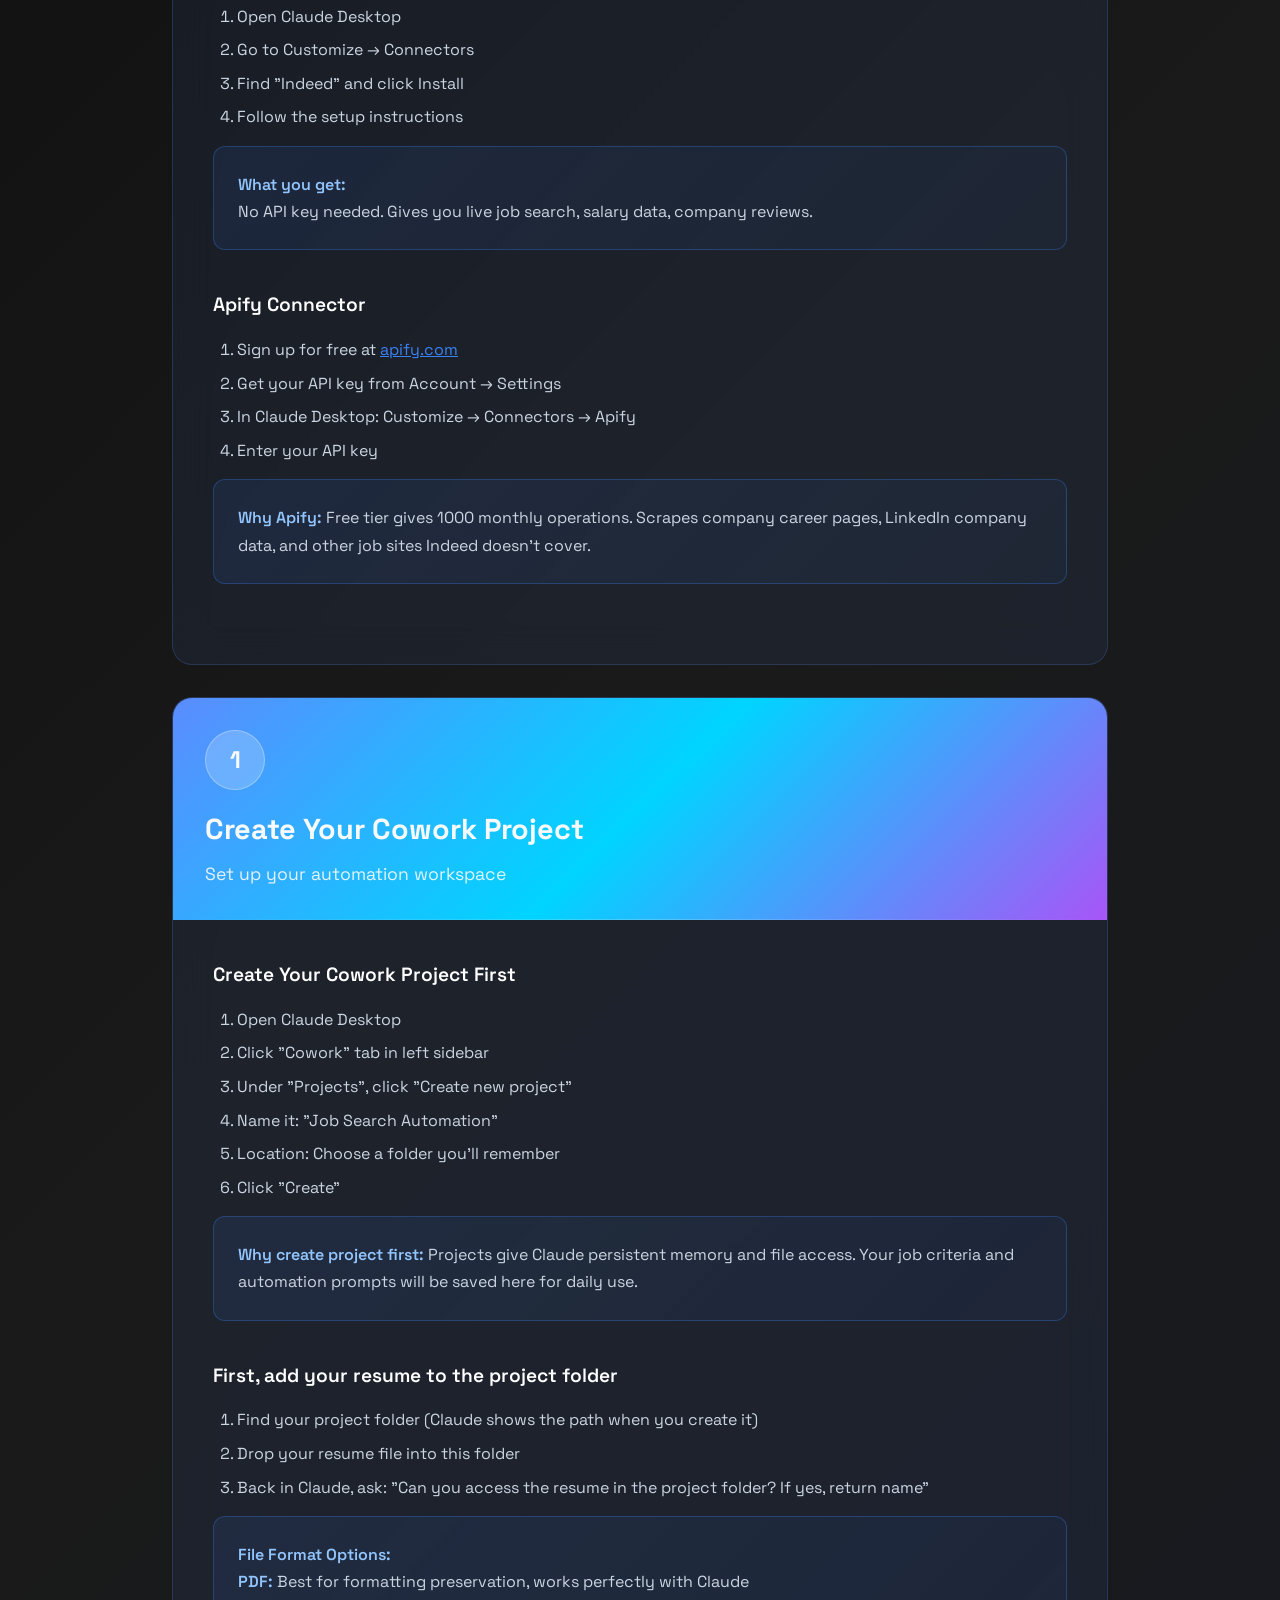
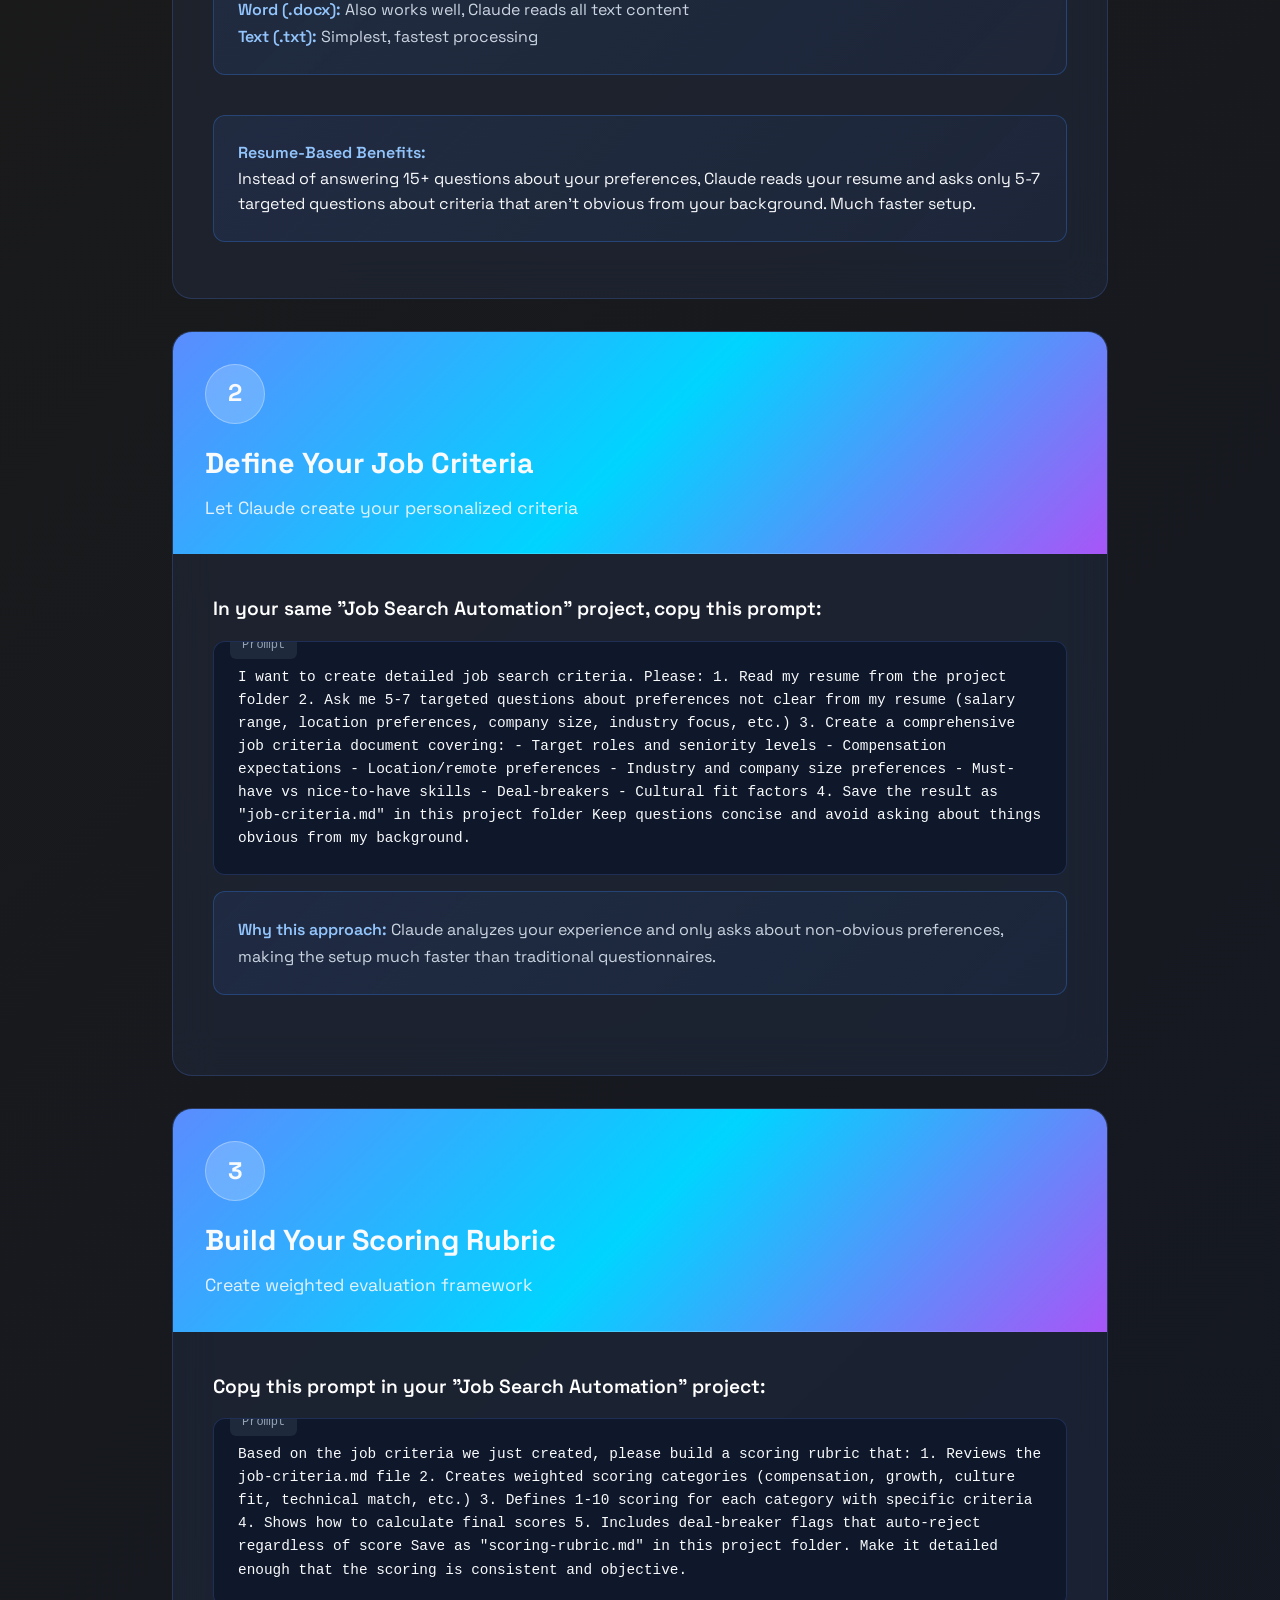
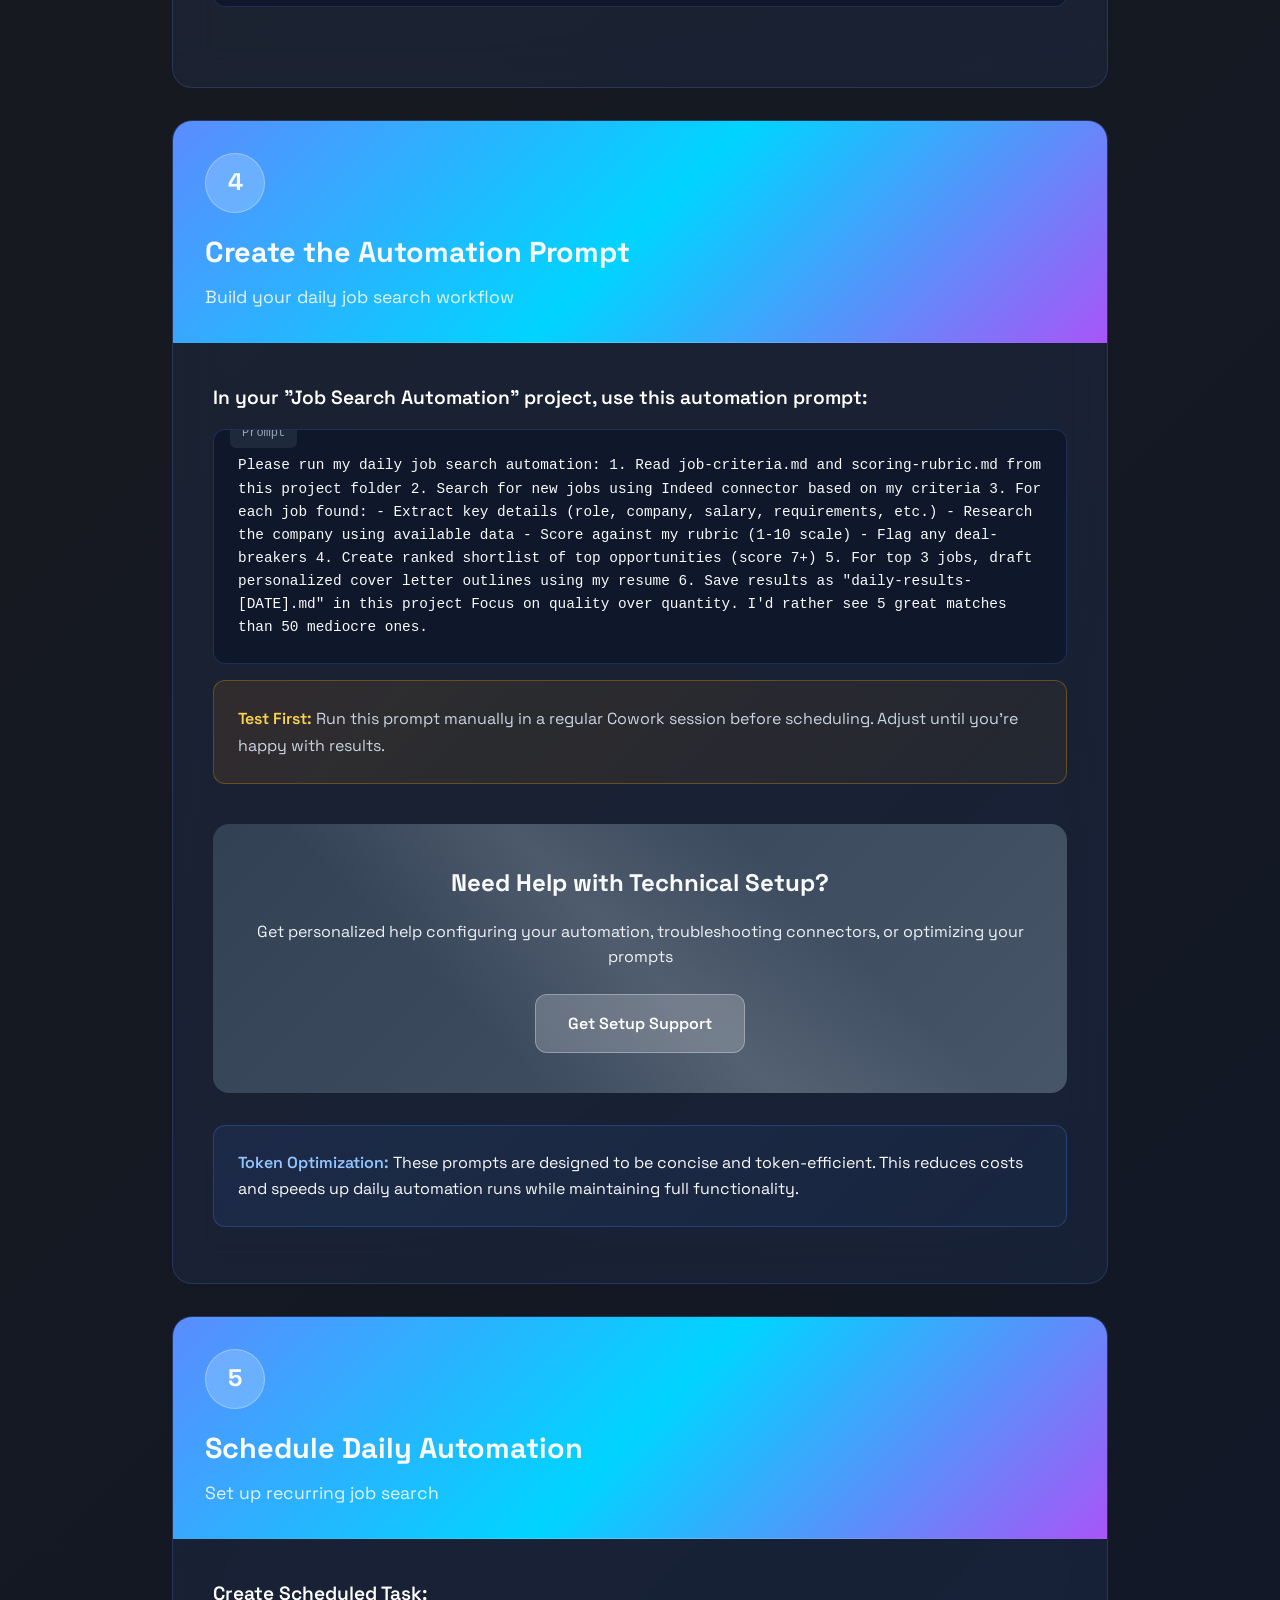
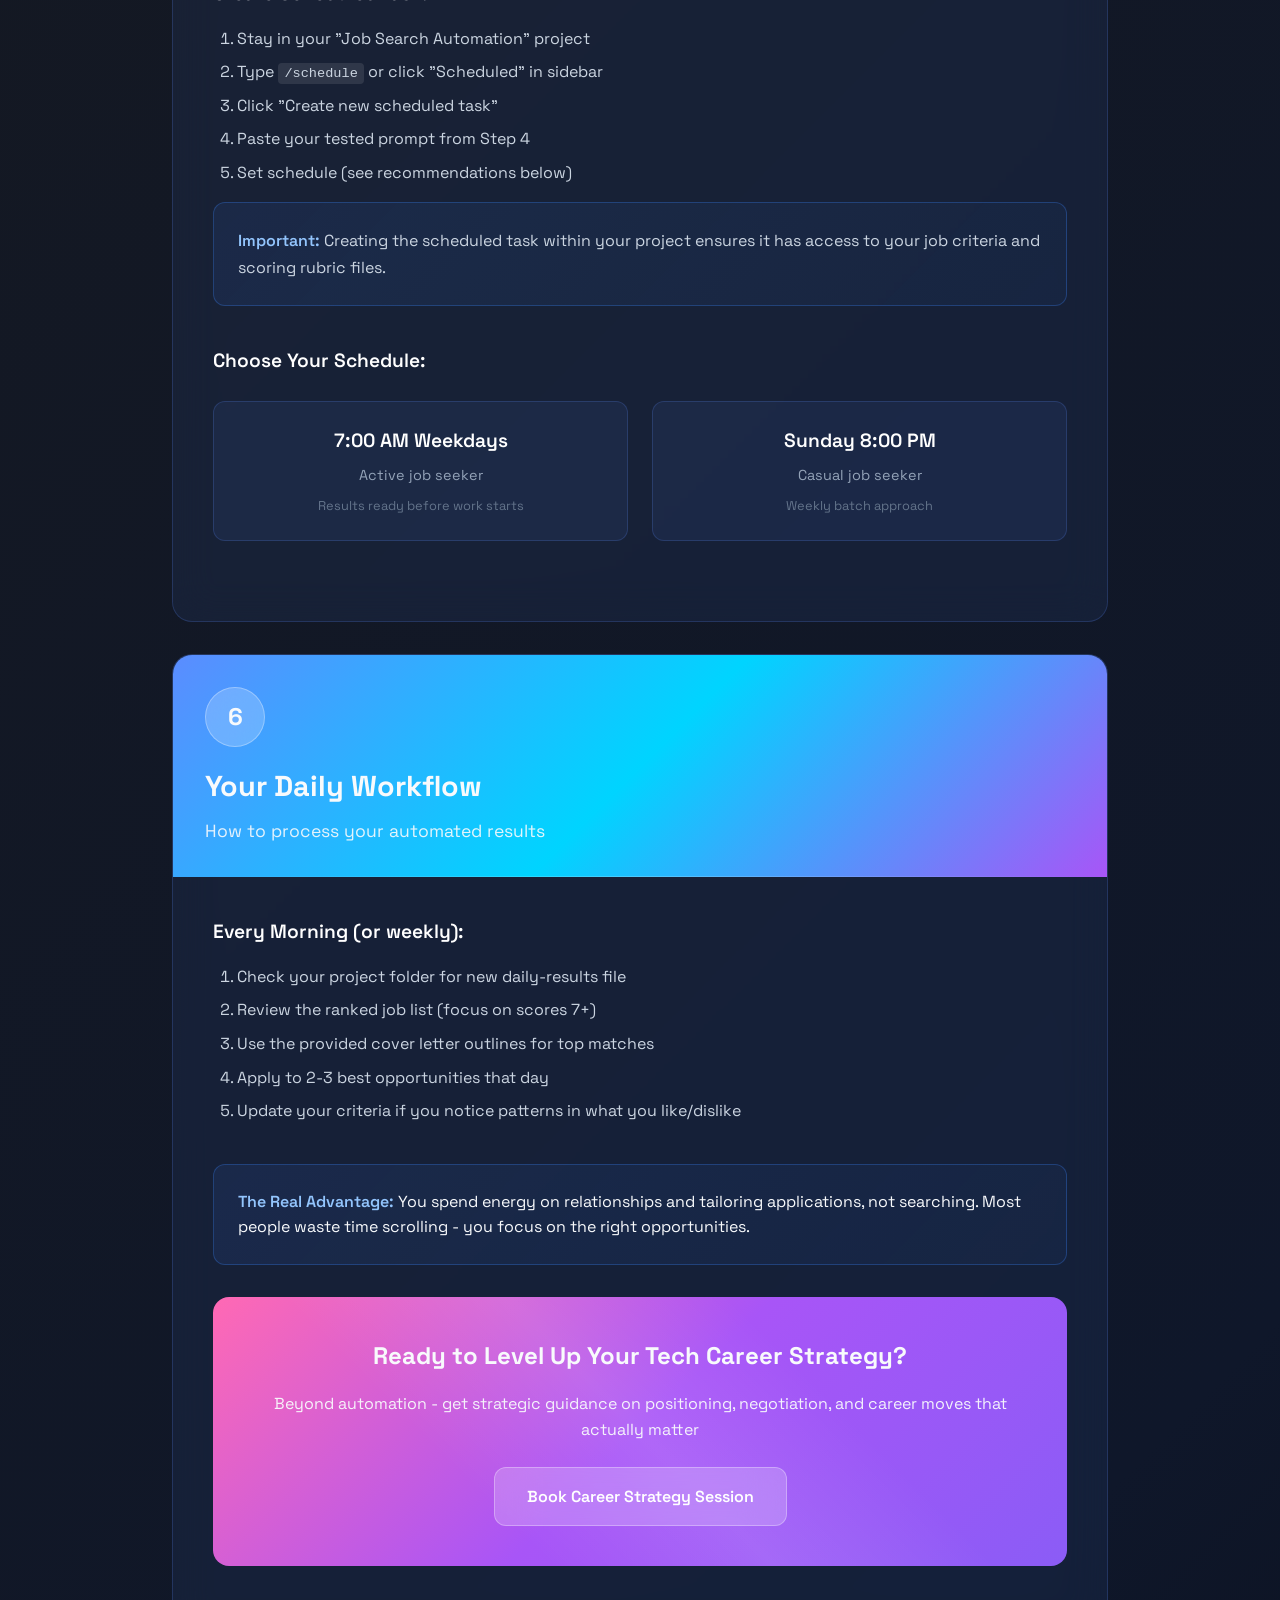
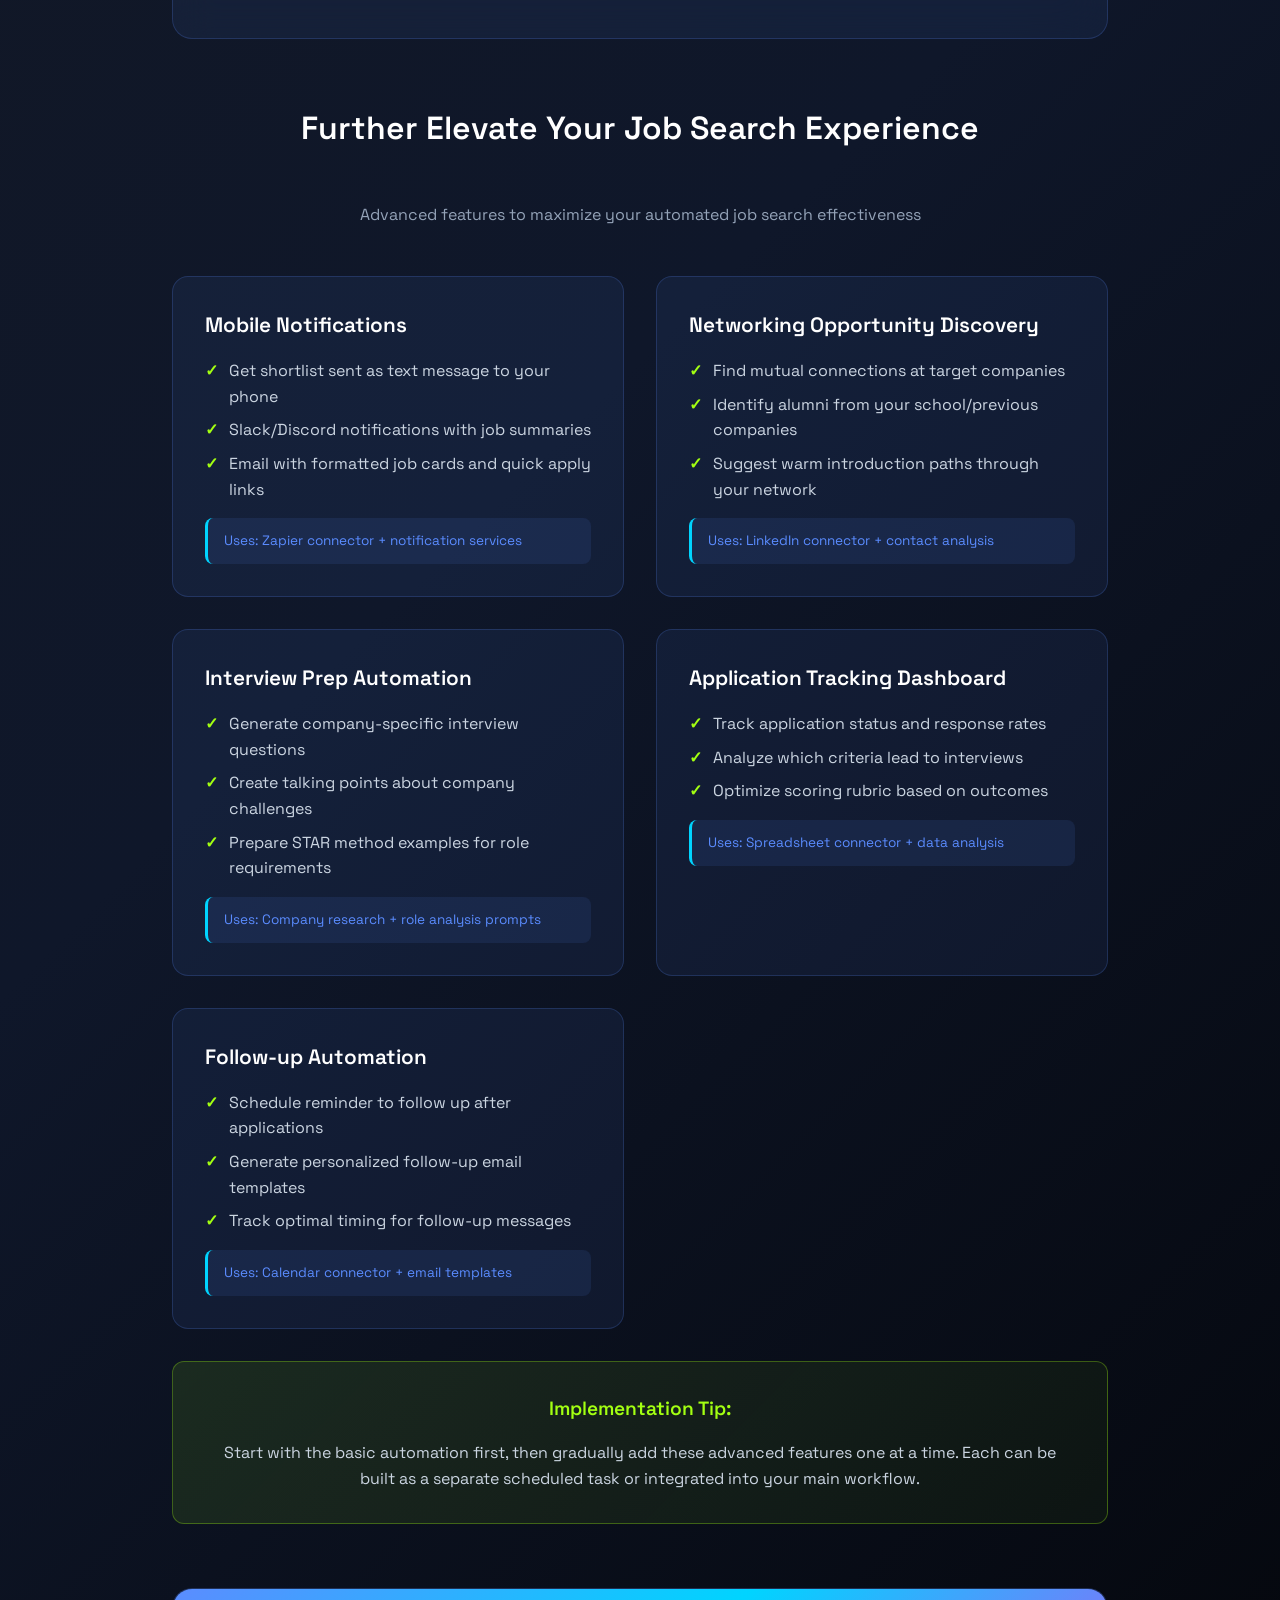
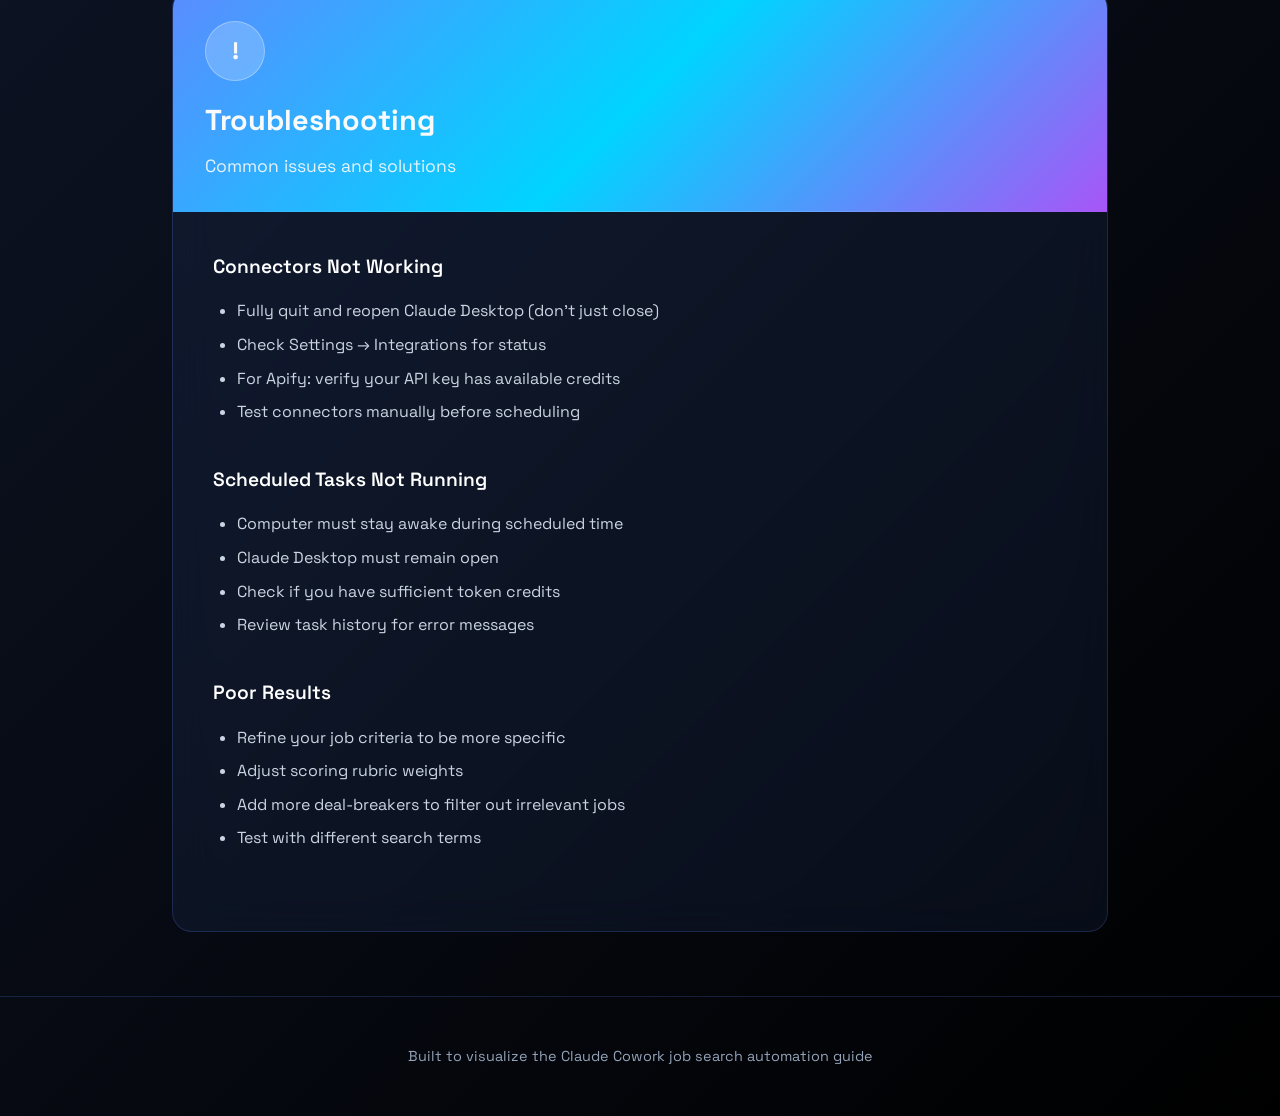
==== commit 00592ce6: "More accurate walkthrough of "Indeed" connector set up." ====
--- a/index.html
+++ b/index.html
@@ -820,9 +820,9 @@
                     <h4>Indeed Connector</h4>
                     <ol>
                         <li>Open Claude Desktop</li>
-                        <li>Go to Settings → Integrations</li>
+                        <li>Go to Customize → Connectors</li>
                         <li>Find "Indeed" and click Install</li>
-                        <li>No signup required - it just works</li>
+                        <li>Follow the setup instructions</li>
                     </ol>
                     <div class="info-box">
                         <p><strong>What you get:</strong><br>
@@ -835,7 +835,7 @@
                     <ol>
                         <li>Sign up for free at <a href="https://apify.com" target="_blank" style="color: #3B82F6;">apify.com</a></li>
                         <li>Get your API key from Account → Settings</li>
-                        <li>In Claude Desktop: Settings → Integrations → Apify</li>
+                        <li>In Claude Desktop: Customize → Connectors → Apify</li>
                         <li>Enter your API key</li>
                     </ol>
                     <div class="info-box">
@@ -1015,15 +1015,15 @@
                 <div class="substep">
                     <h4>Choose Your Schedule:</h4>
                     <div class="schedule-grid">
-                        <div class="schedule-card recommended">
+                        <div class="schedule-card">
                             <div class="schedule-time">7:00 AM Weekdays</div>
-                            <div class="schedule-desc">Most common choice</div>
+                            <div class="schedule-desc">Active job seeker</div>
                             <div class="schedule-benefit">Results ready before work starts</div>
                         </div>
                         <div class="schedule-card">
                             <div class="schedule-time">Sunday 8:00 PM</div>
                             <div class="schedule-desc">Casual job seeker</div>
-                            <div class="schedule-benefit">Weekly batch, less overwhelming</div>
+                            <div class="schedule-benefit">Weekly batch approach</div>
                         </div>
                     </div>
                 </div>
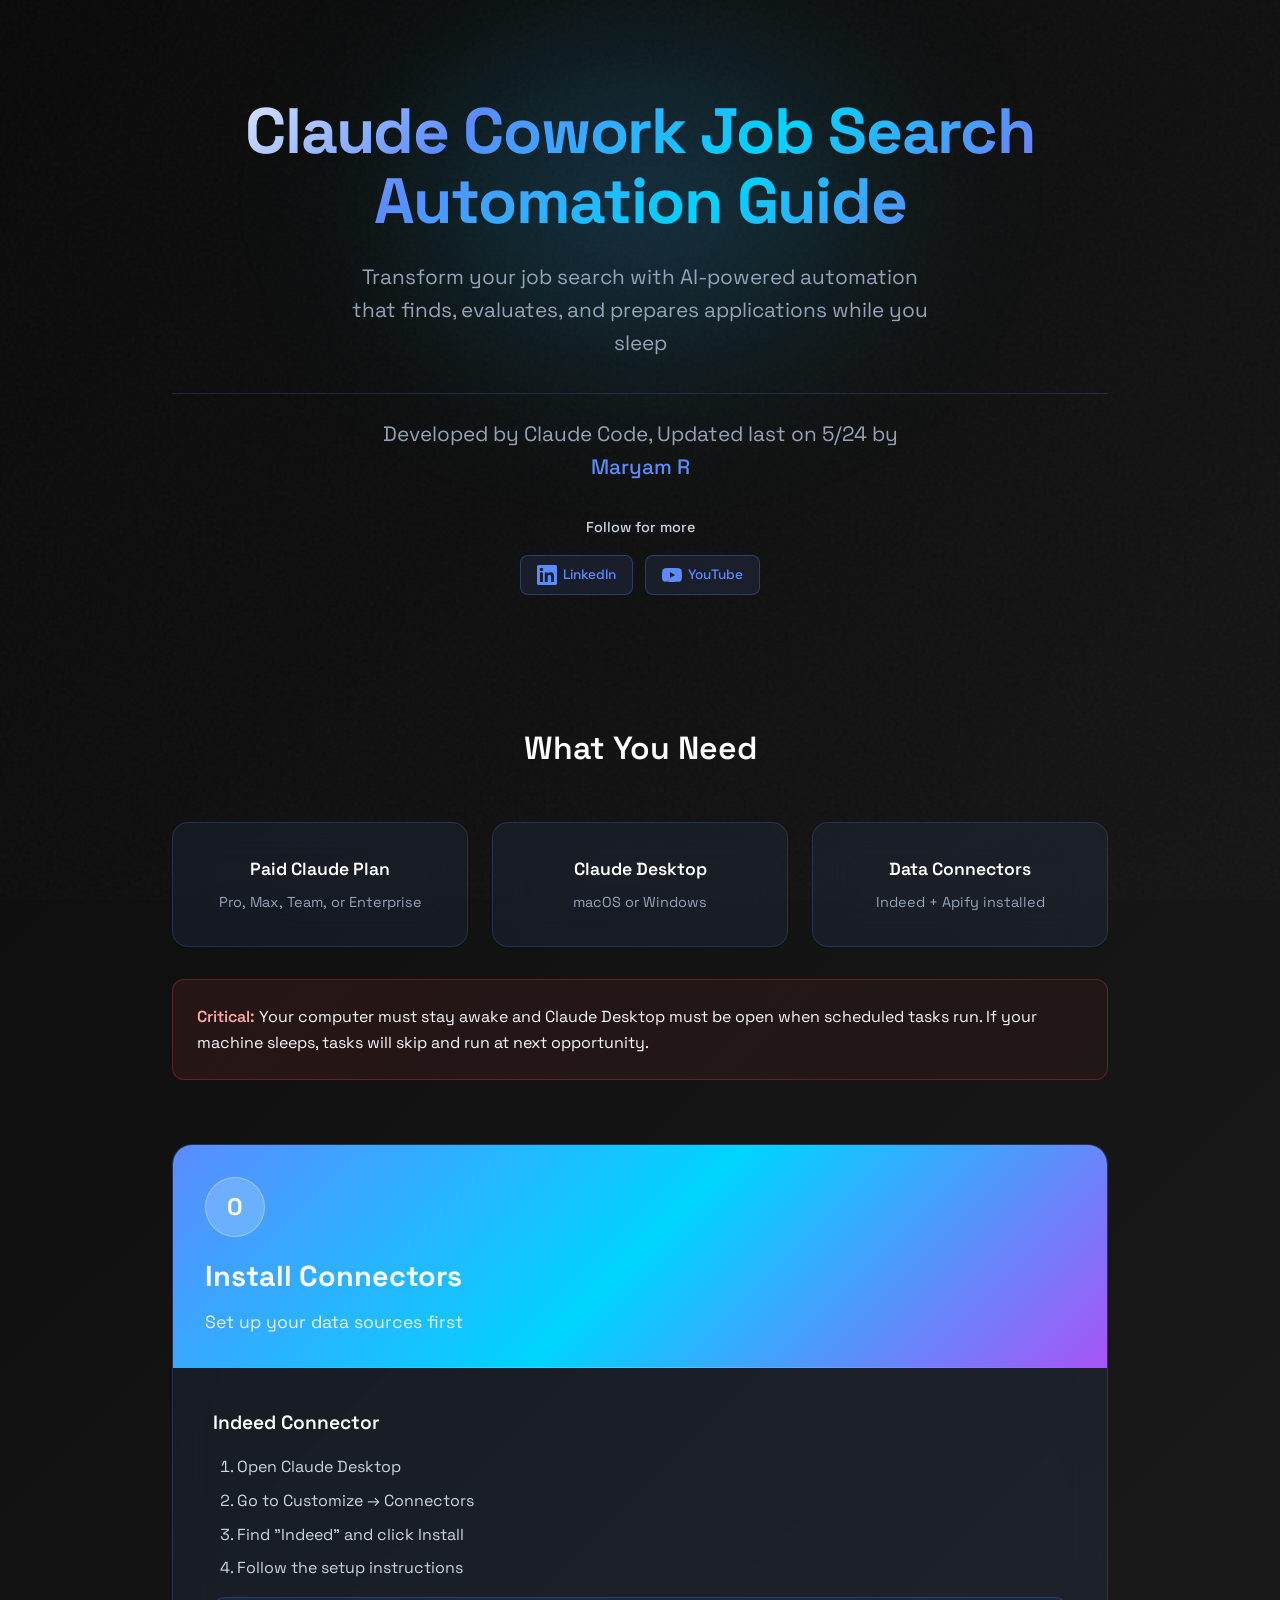
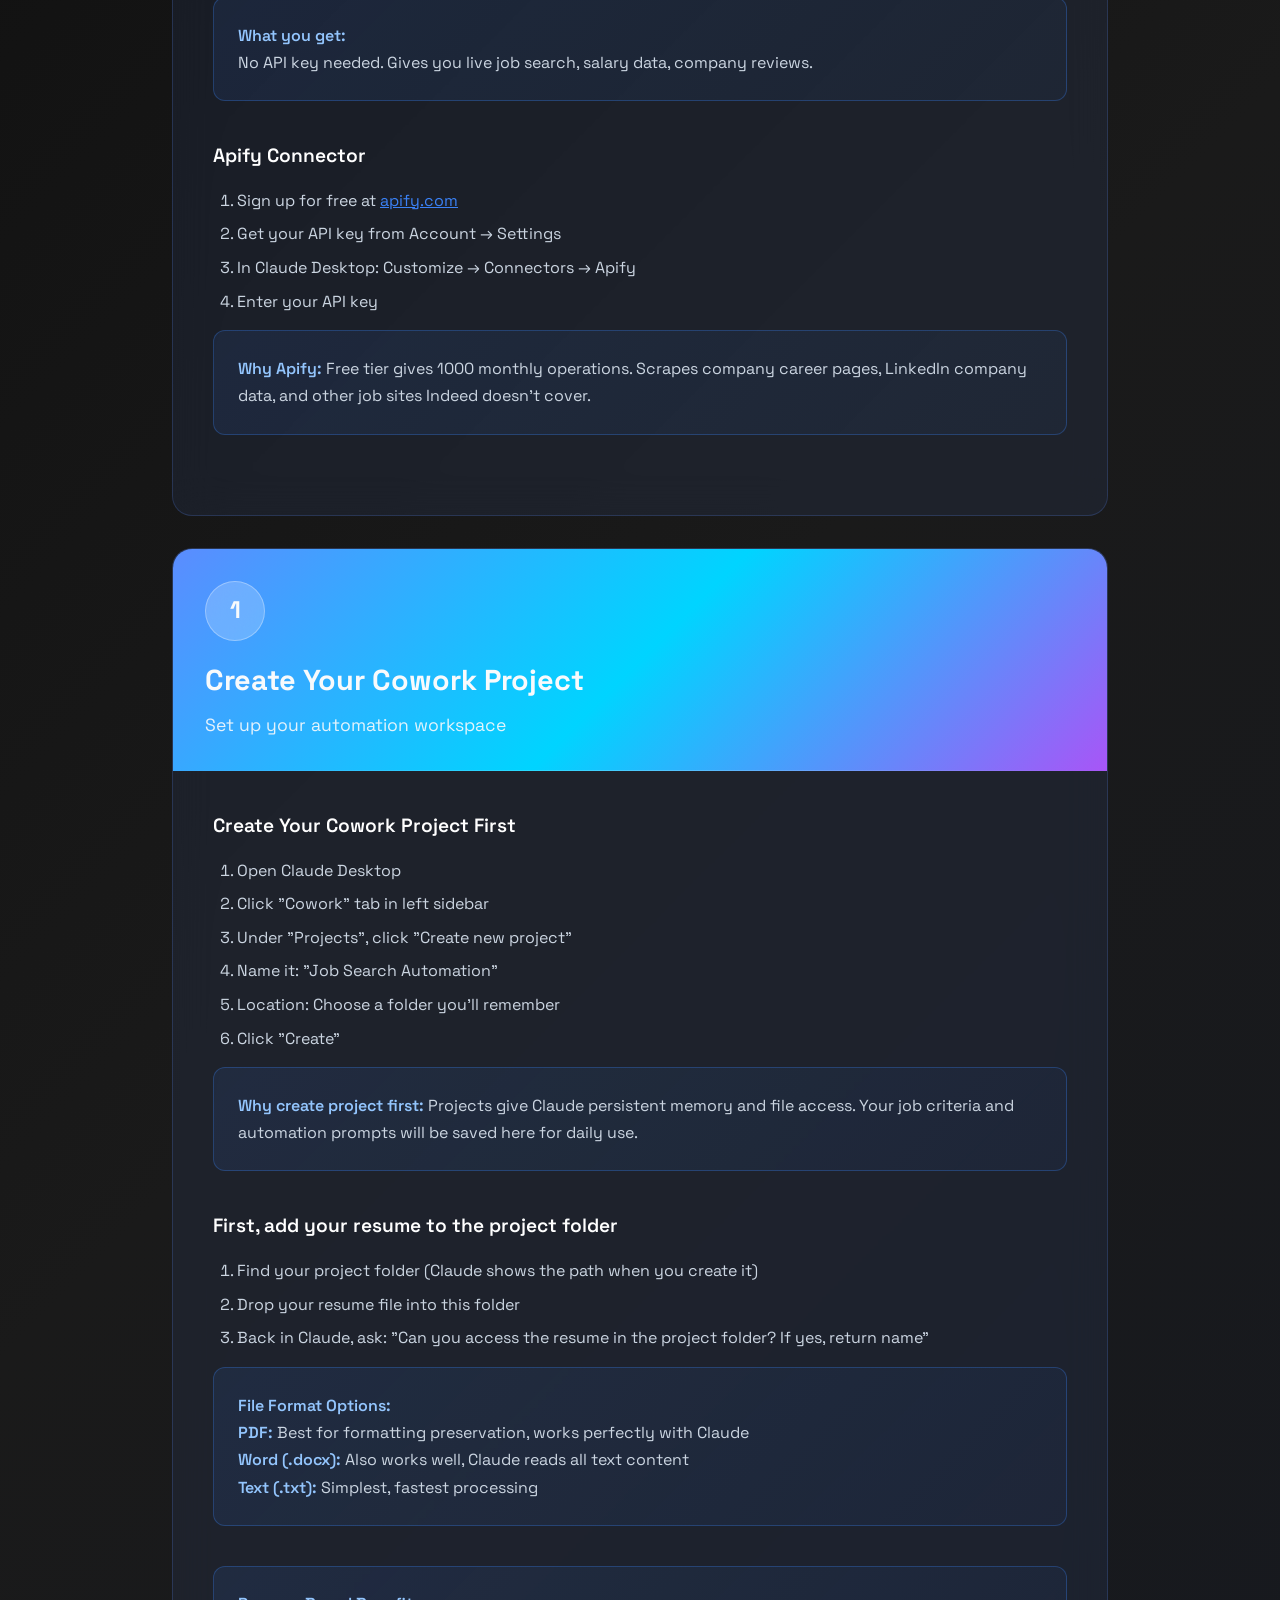
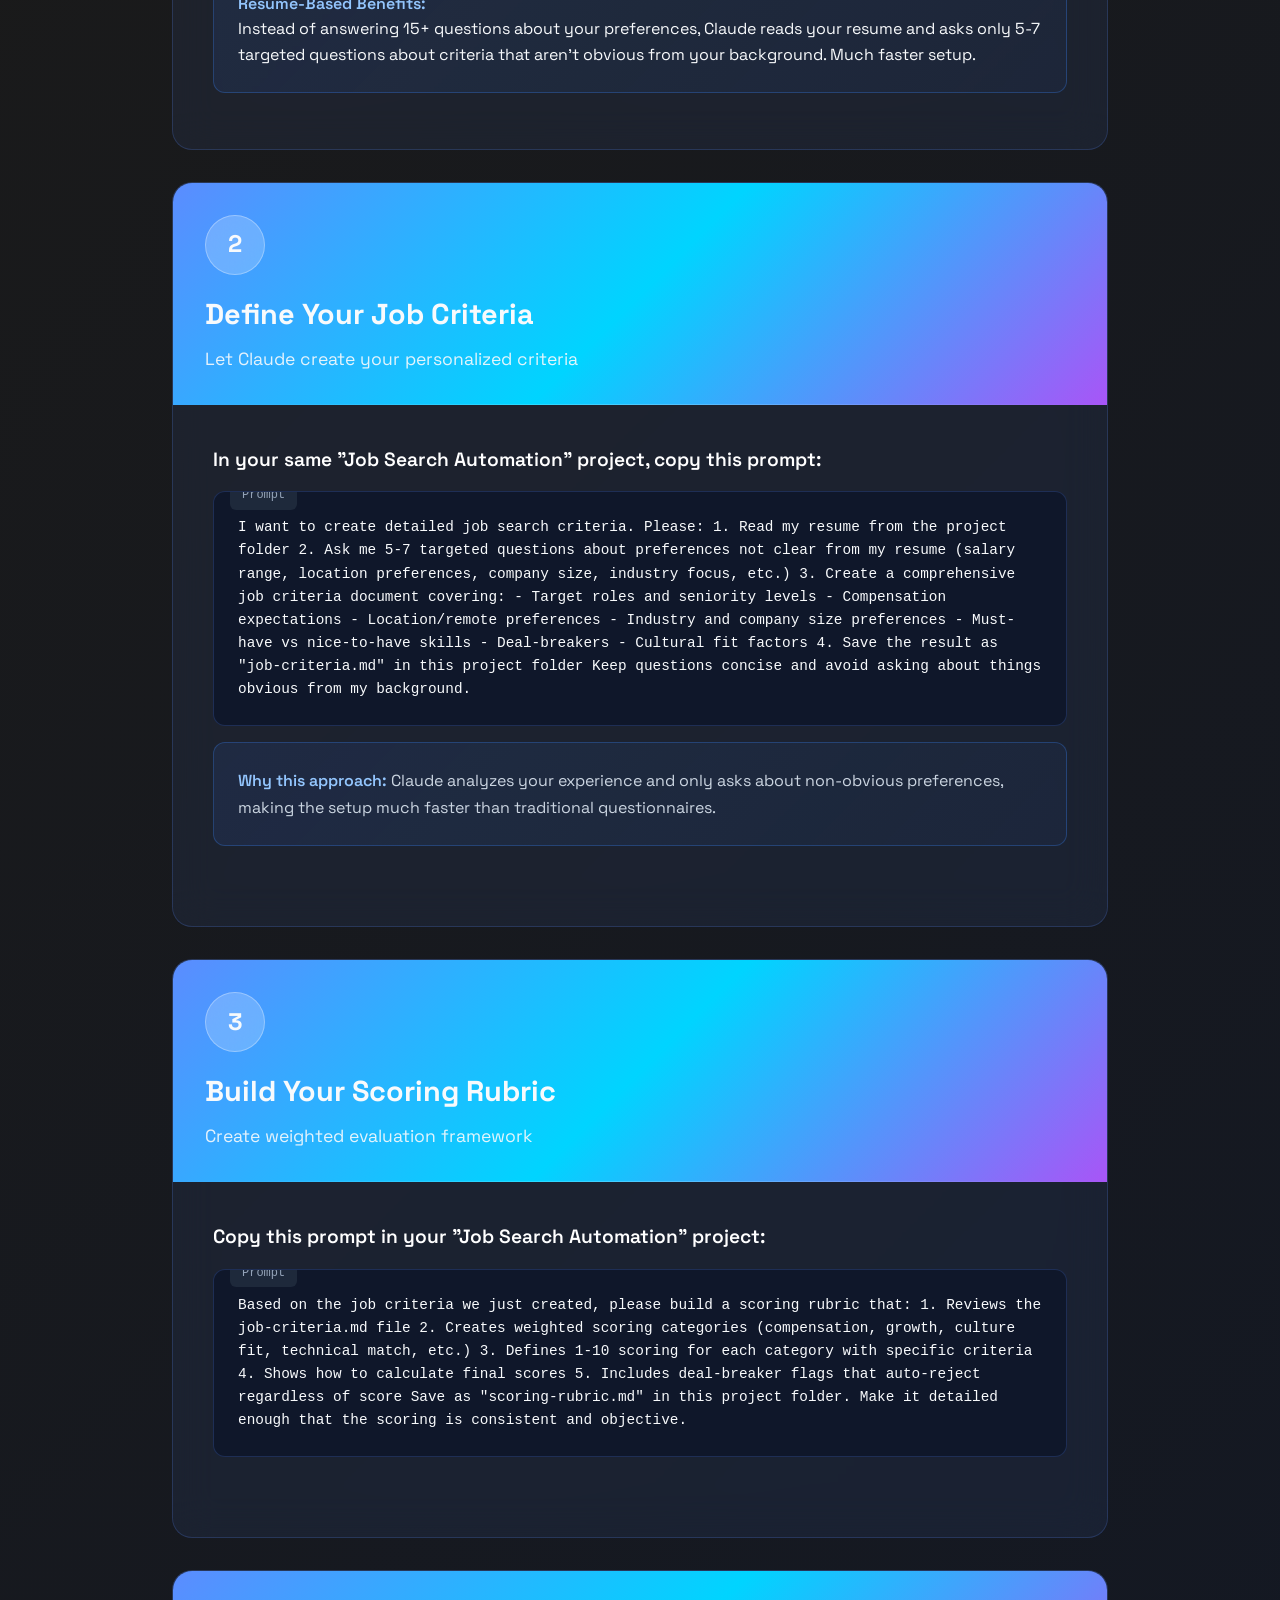
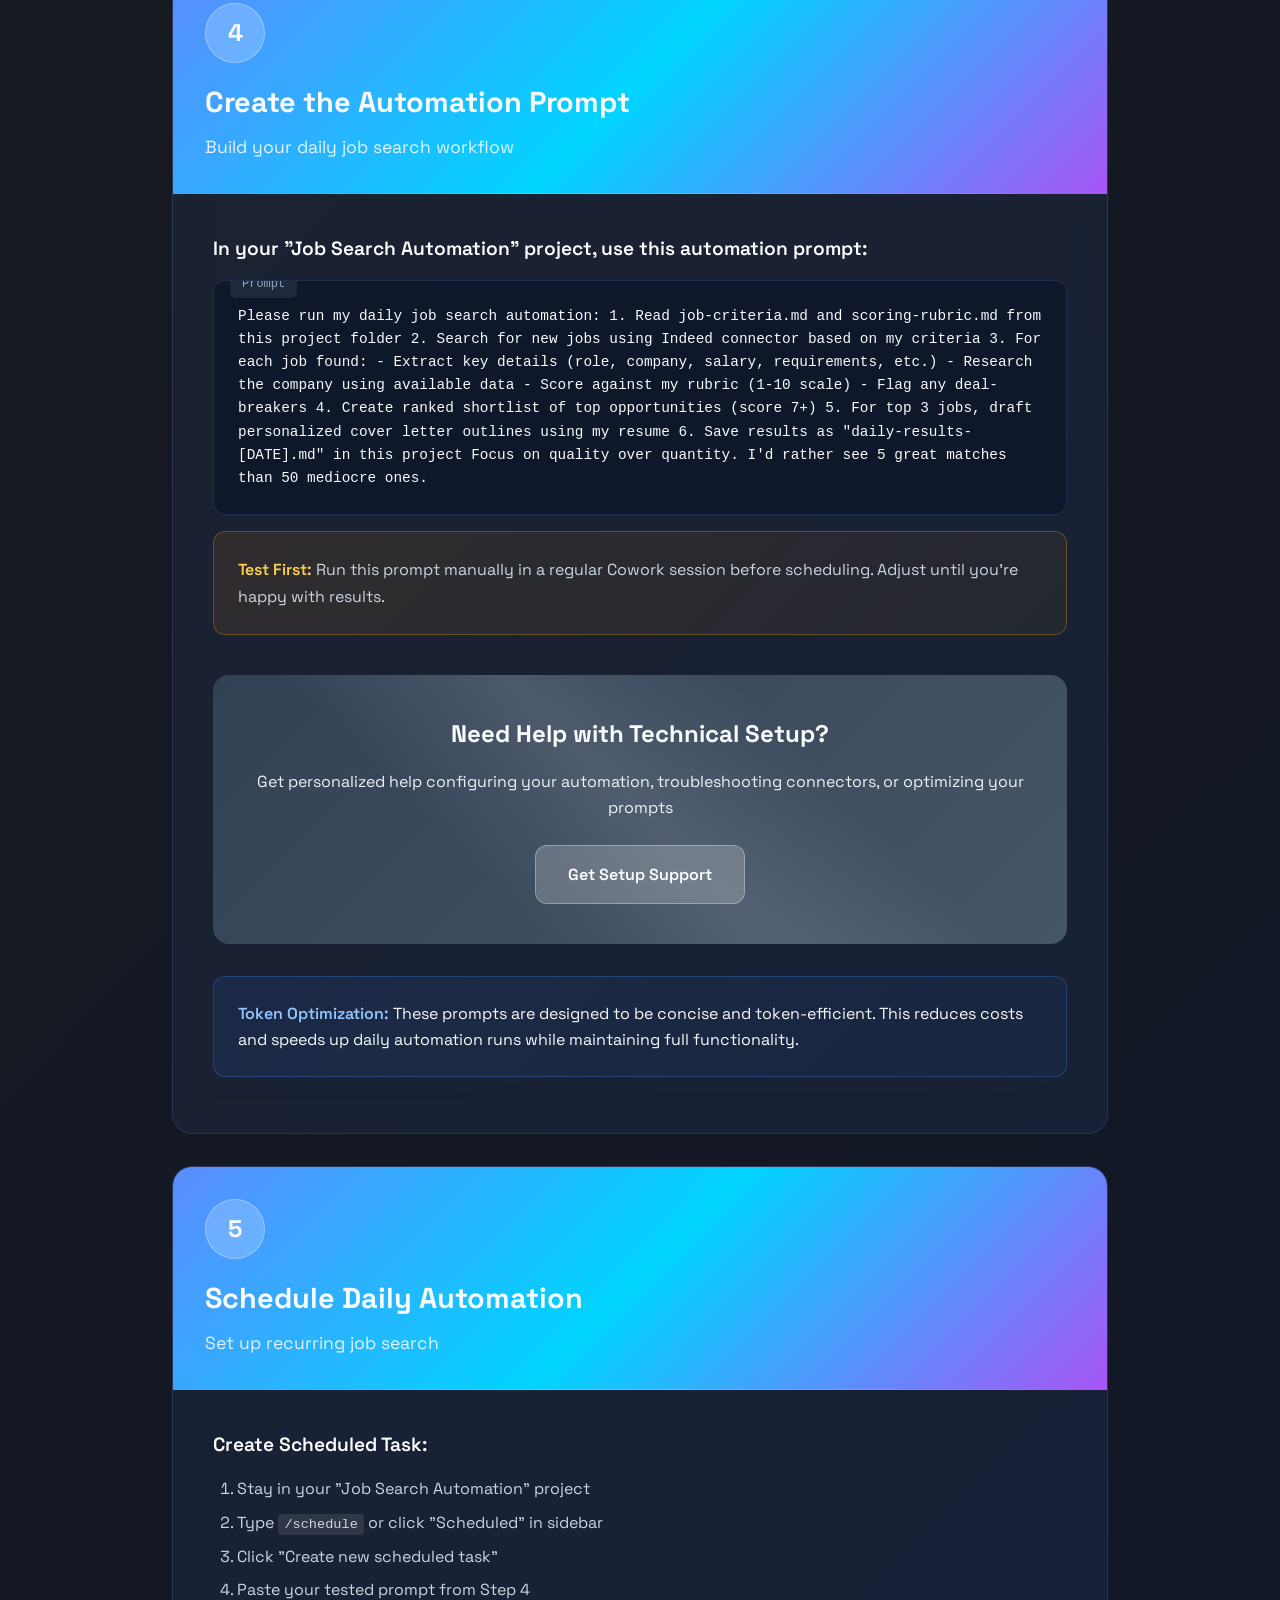
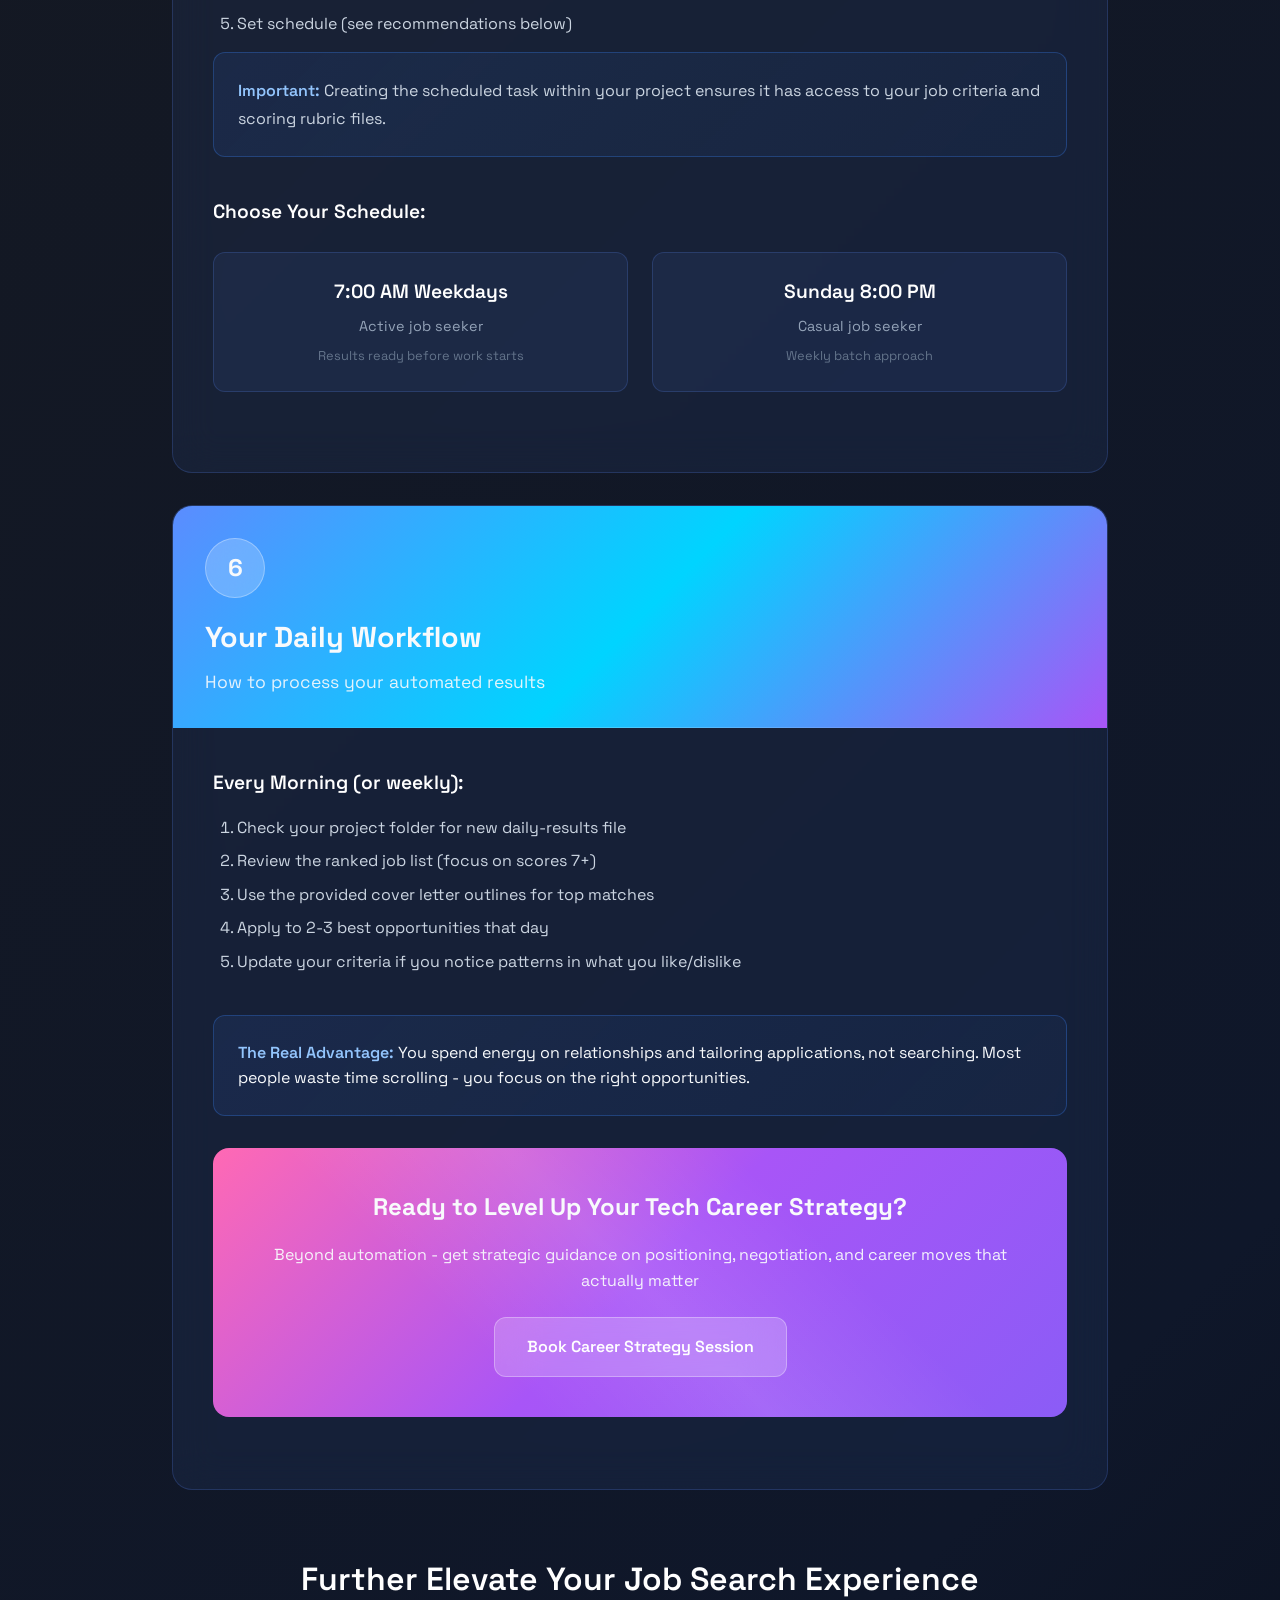
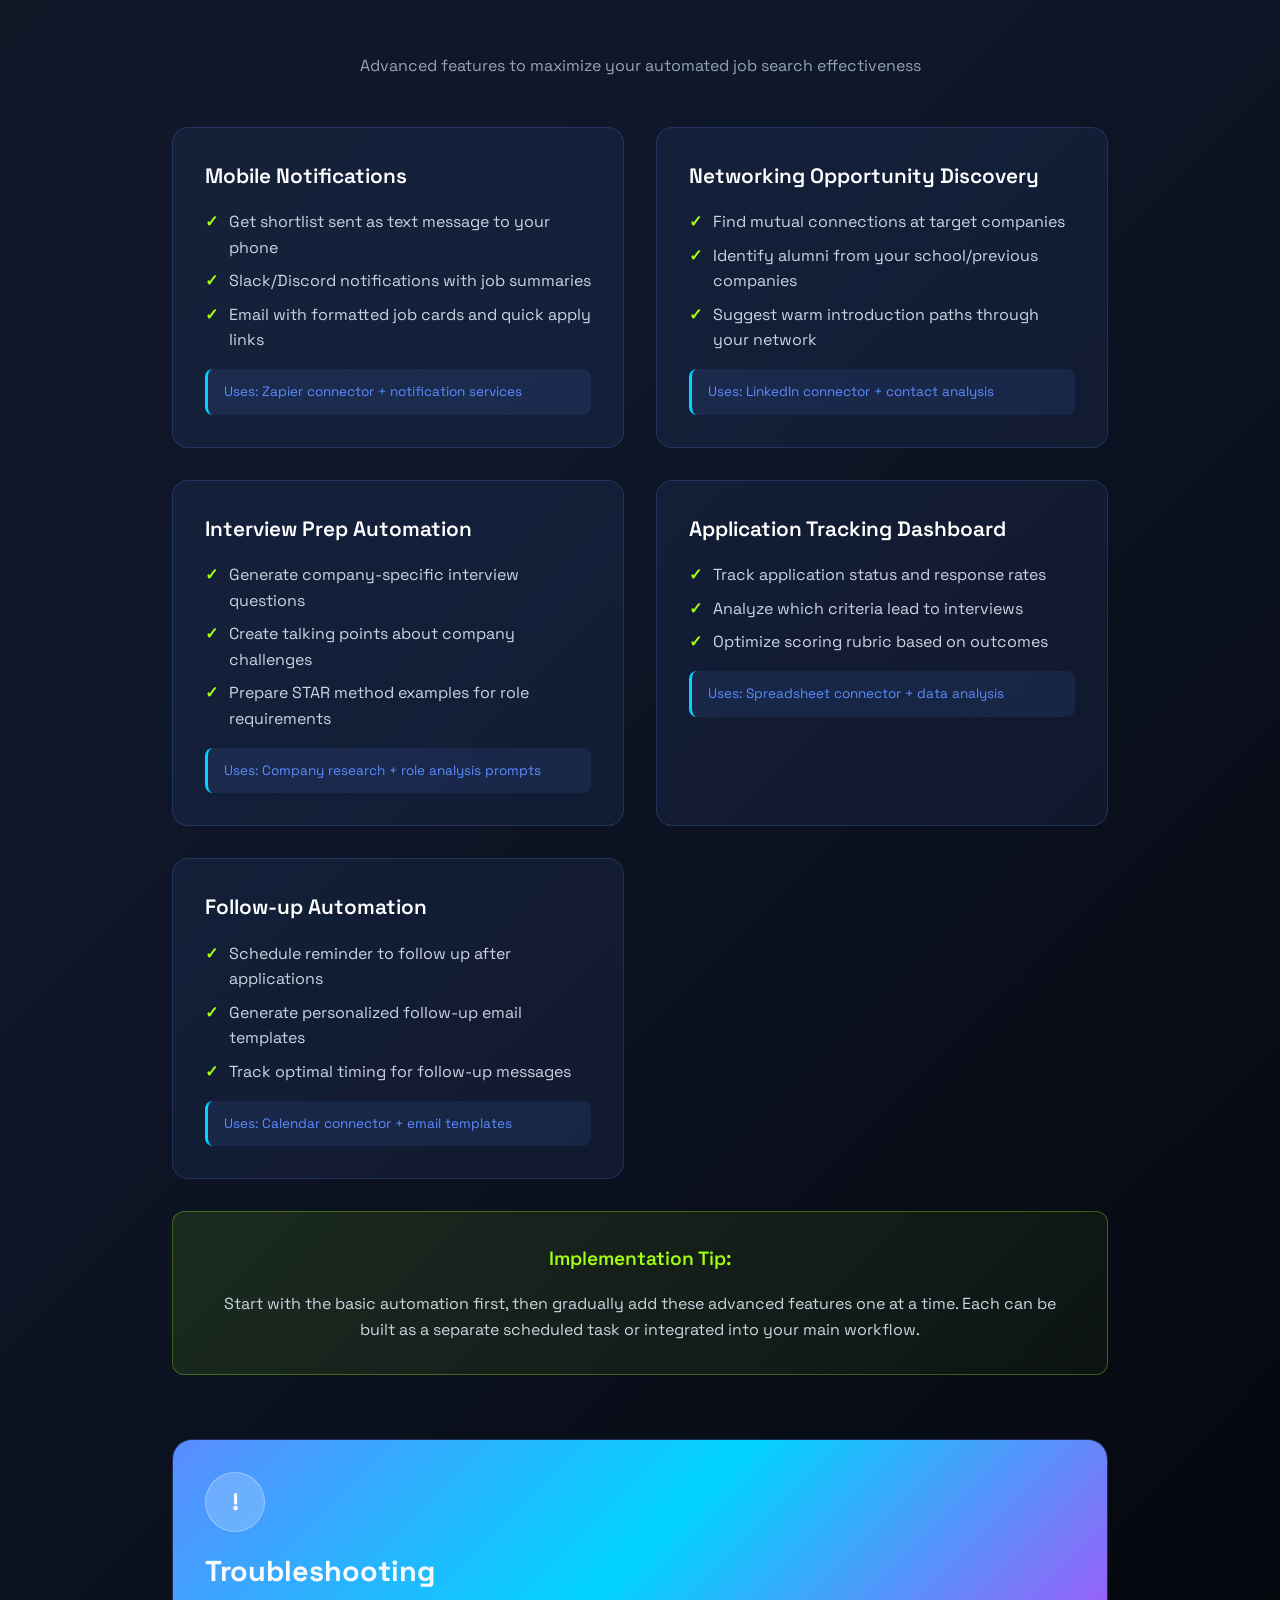
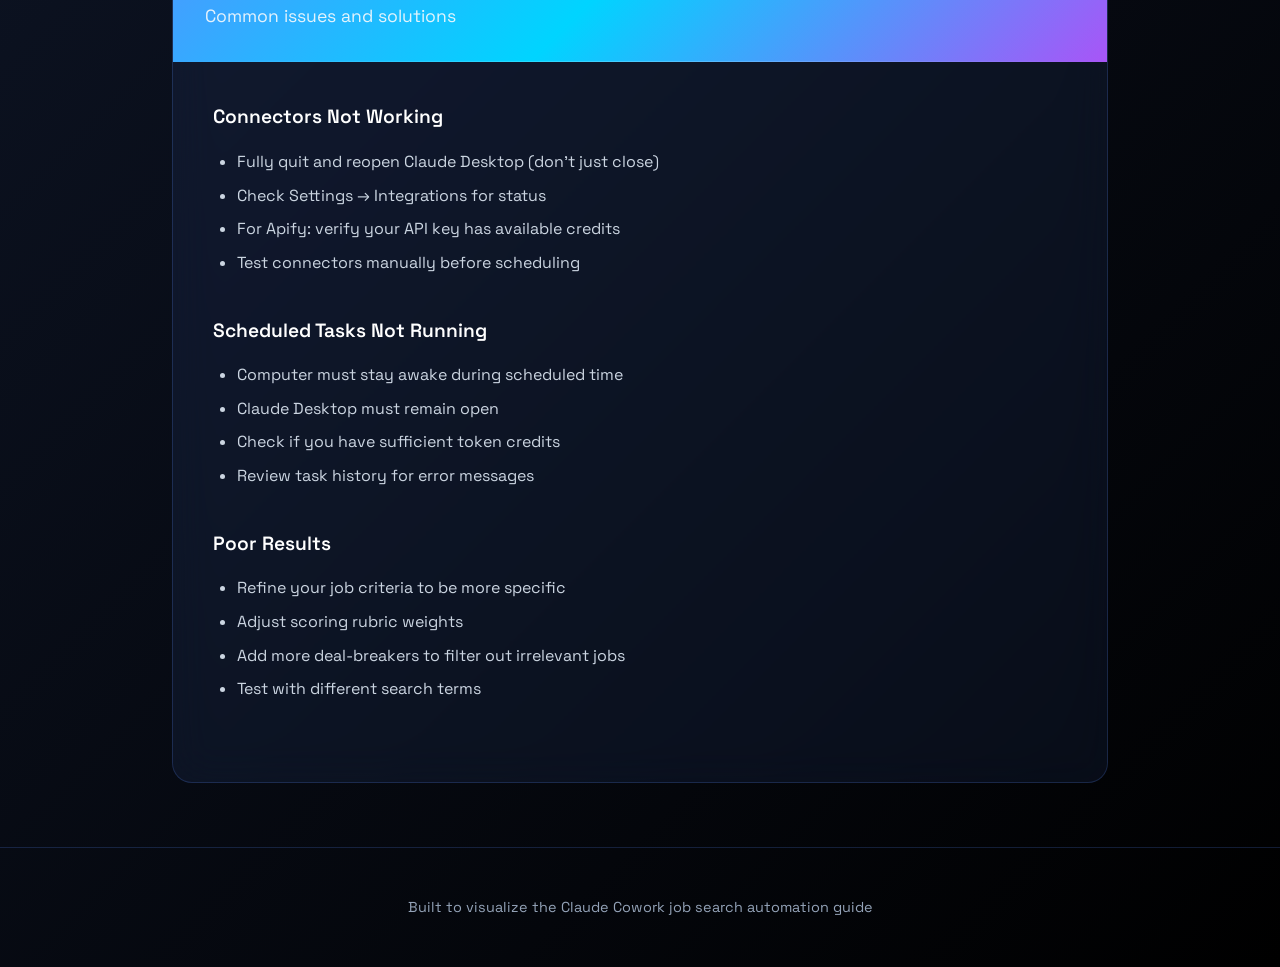
==== commit 21718e48: "Remove "Cowork Enabled" that was misleading" ====
--- a/index.html
+++ b/index.html
@@ -794,10 +794,6 @@
                     <p>macOS or Windows</p>
                 </div>
                 <div class="requirement-card">
-                    <h4>Cowork Enabled</h4>
-                    <p>Activated in Claude Desktop</p>
-                </div>
-                <div class="requirement-card">
                     <h4>Data Connectors</h4>
                     <p>Indeed + Apify installed</p>
                 </div>
